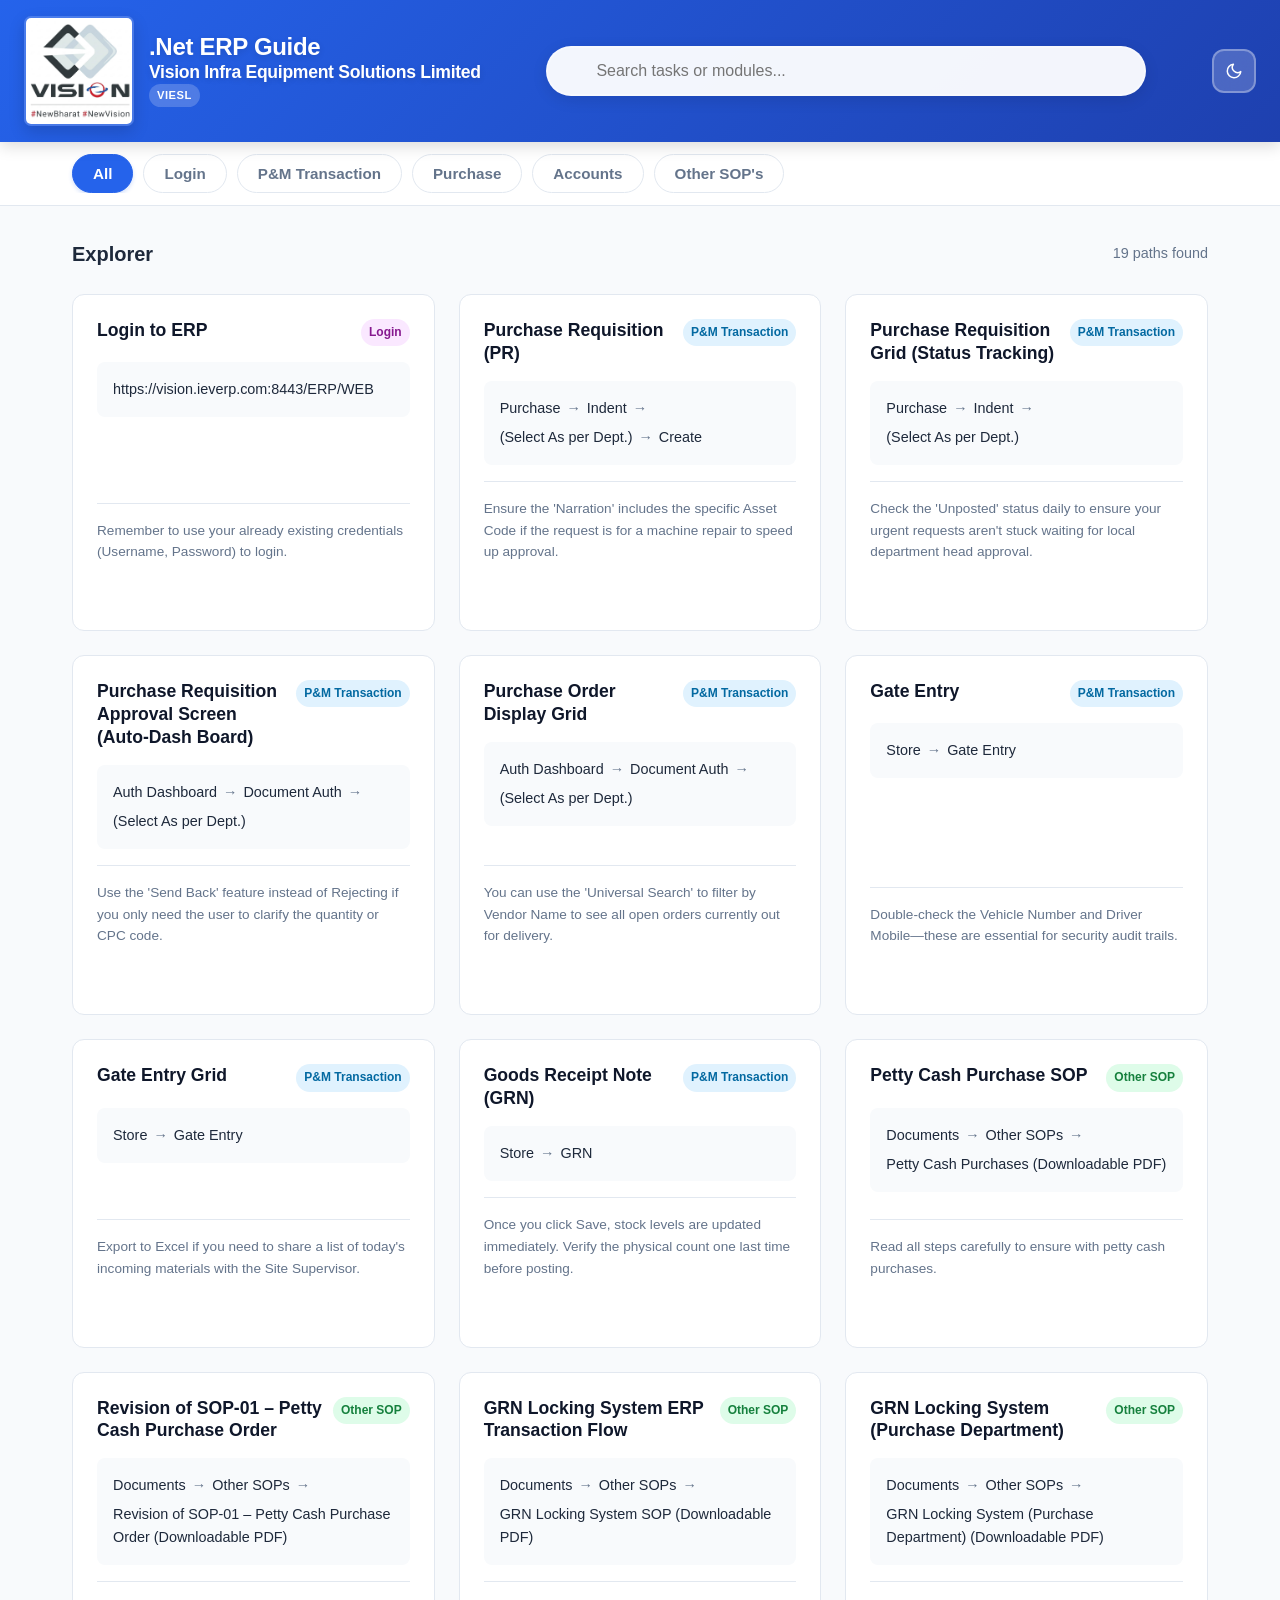
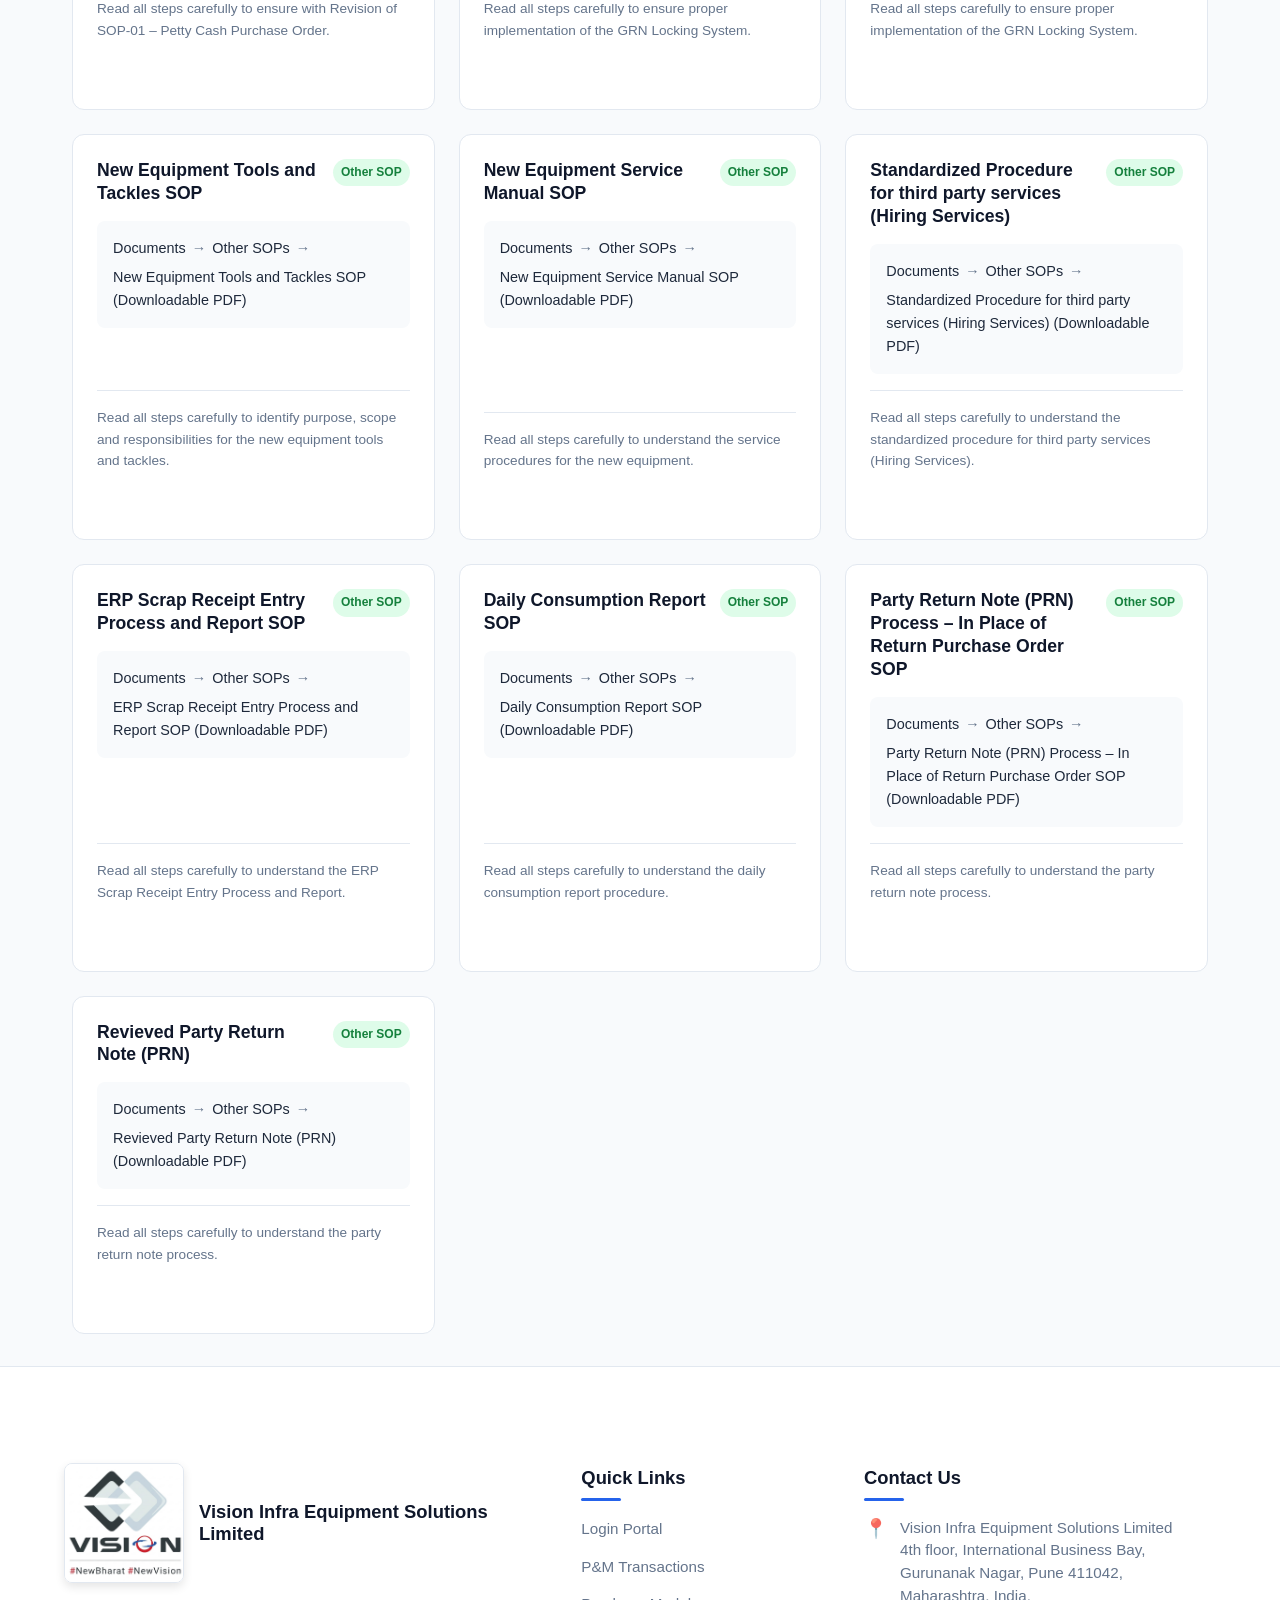
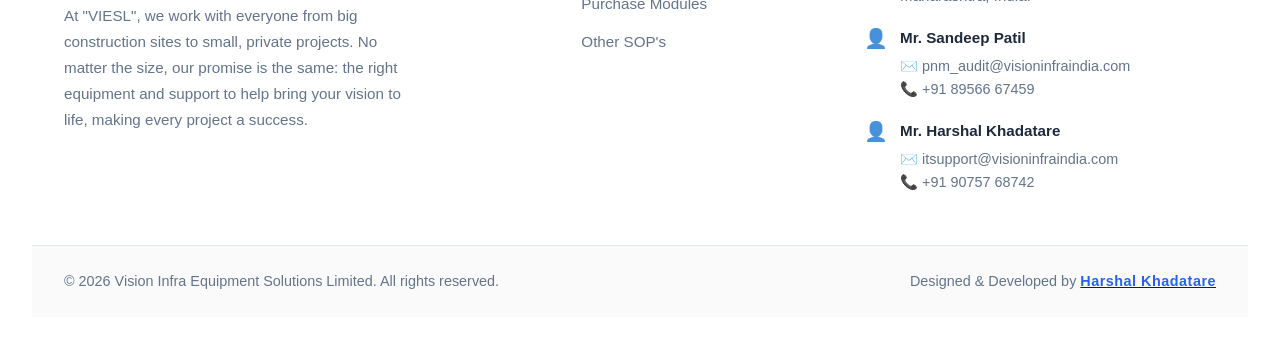
==== index.html @ 96467bbf "JavasScript update commit" ====
<!DOCTYPE html>
<html lang="en">

<head>
    <meta charset="UTF-8">
    <meta name="viewport" content="width=device-width, initial-scale=1.0">
    <title>.Net ERP Guide</title>
    <link rel="stylesheet" href="styles.css">
</head>

<body>

    <header>
        <div class="brand-container">
            <div class="brand">
                <img src="Images/logo.jpeg" alt="Logo" class="brand-logo">
                <div class="brand-text">
                    <h1>.Net ERP Guide</h1>
                    <h3>Vision Infra Equipment Solutions Limited</h3>
                    <span class="badge">VIESL</span>
                </div>
            </div>

            <div class="search-area">
                <div class="search-container">
                    <input type="text" id="searchInput" class="search-input" placeholder="Search tasks or modules...">
                    <button class="clear-search" id="clearSearch" title="Clear search">✕</button>
                </div>
            </div>

            <div class="header-actions">
                <button class="theme-toggle" id="themeToggle" title="Toggle Dark Mode">
                    <svg id="themeIcon" width="18" height="18" viewBox="0 0 24 24" fill="none" stroke="currentColor"
                        stroke-width="2" stroke-linecap="round" stroke-linejoin="round">
                        <path d="M21 12.79A9 9 0 1 1 11.21 3 7 7 0 0 0 21 12.79z"></path>
                    </svg>
                </button>
            </div>
        </div>
    </header>

    <div class="category-nav">
        <div class="nav-inner" id="categoryNav">
            <button class="cat-btn active" onclick="setCategory('All', this)">All</button>
            <button class="cat-btn" onclick="setCategory('Login', this)">Login</button>
            <button class="cat-btn" onclick="setCategory('P&M Transaction', this)">P&M Transaction</button>
            <button class="cat-btn" onclick="setCategory('Purchase', this)">Purchase</button>
            <button class="cat-btn" onclick="setCategory('Accounts', this)">Accounts</button>
            <button class="cat-btn" onclick="setCategory('Other SOP', this)">Other SOP's</button>
        </div>
    </div>

    <main class="container">
        <div class="section-header">
            <h2 class="section-title">Explorer</h2>
            <span class="stats" id="pathCount">Loading...</span>
        </div>

        <div id="grid" class="grid"></div>
    </main>

    <footer class="site-footer">
        <div class="footer-top">
            <div class="footer-container">
                <div class="footer-col brand-col">
                    <div class="footer-logo-container">
                        <img src="Images/logo.jpeg" alt="Logo" class="footer-logo">
                        <div class="footer-brand-text">
                            <h4>Vision Infra Equipment Solutions Limited</h4>
                            
                        </div>
                    </div>
                    <p class="footer-desc">
                        At "VIESL", we work with everyone from big construction sites to small, private projects. No
                        matter the size, our promise is the same: the right equipment and support to help bring your
                        vision to life, making every project a success.
                    </p>
                </div>

                <div class="footer-col links-col">
                    <h4 class="footer-heading">Quick Links</h4>
                    <ul class="footer-links">
                        <li><a href="https://vision.ieverp.com:8443/ERP/WEB/#/" target="_blank"
                                rel="noopener noreferrer">Login
                                Portal</a></li>
                        <li><a href="#"
                                onclick="setCategory('P&M Transaction', document.querySelector('.cat-btn:nth-child(3)')); return false;">P&M
                                Transactions</a></li>
                        <li><a href="#"
                                onclick="setCategory('Purchase', document.querySelector('.cat-btn:nth-child(4)')); return false;">Purchase
                                Modules</a></li>
                        <li><a href="#"
                                onclick="setCategory('Other SOP', document.querySelector('.cat-btn:nth-child(6)')); return false;">Other
                                SOP's</a></li>
                    </ul>
                </div>

                <div class="footer-col contact-col">
    <h4 class="footer-heading">Contact Us</h4>
    <ul class="contact-info">
        
        <li>
            <span class="icon">📍</span>
            <span class="text">
                Vision Infra Equipment Solutions Limited<br>
                4th floor, International Business Bay, Gurunanak Nagar, Pune 411042, Maharashtra, India.
            </span>
        </li>

        <li>
            <span class="icon">👤</span>
            <span class="text" style="display: flex; flex-direction: column; gap: 5px;">
                <strong style="color: var(--text-main);">Mr. Sandeep Patil</strong>
                <span style="font-size: 0.9rem; line-height: 1.6;">
                    ✉️ <a href="mailto:pnm_audit@visioninfraindia.com?subject=ERP%20Support%20Request">pnm_audit@visioninfraindia.com</a><br>
                    📞 <a href="tel:+918956667459">+91 89566 67459</a>
                </span>
            </span>
        </li>

        <li>
            <span class="icon">👤</span>
            <span class="text" style="display: flex; flex-direction: column; gap: 5px;">
                <strong style="color: var(--text-main);">Mr. Harshal Khadatare</strong>
                <span style="font-size: 0.9rem; line-height: 1.6;">
                    ✉️ <a href="mailto:itsupport@visioninfraindia.com?subject=ERP%20Support%20Request">itsupport@visioninfraindia.com</a><br>
                    📞 <a href="tel:+919075768742">+91 90757 68742</a>
                </span>
            </span>
        </li>
        
    </ul>
</div>
            </div>
        </div>

        <div class="footer-bottom">
    <div class="footer-container bottom-container">
        <p>&copy; <span id="year"></span> Vision Infra Equipment Solutions Limited. All rights reserved.</p>
        <p class="developer-credit">
            Designed & Developed by 
            <a href="https://github.com/Harshroo45" target="_blank" rel="noopener noreferrer">
                <strong>Harshal Khadatare</strong>
            </a>
        </p>
    </div>
</div>
    </footer>

    <div class="modal-overlay" id="modalOverlay">
        <div class="modal-content">
            <div class="modal-header">
                <div class="modal-subtitle" id="modalModule">Module Name</div>
                <h3 class="modal-title" id="modalTitle">Task Title</h3>
            </div>
            <div class="modal-body">
                <div class="modal-path" id="modalPath"></div>
                <div class="modal-description" id="modalDescription"></div>
            </div>
            <div id="modalNote" class="modal-note"></div>
            <div class="modal-actions">
                <button class="btn btn-close" id="closeModalBtn">Close</button>

                <button class="btn btn-copy" id="copyBtn">
                    <span>Copy Path</span>
                </button>

                <a href="#" download class="btn btn-copy" id="downloadBtn"
                    style="display: none; text-decoration: none;">
                    <span>Download PDF</span>
                </a>
            </div>
        </div>
    </div>

    <script src="script.js"></script>
</body>

</html>
---- styles.css ----
/* --- CSS VARIABLES & RESET --- */
:root {
    --primary: #2563eb;
    --primary-dark: #1e40af;
    --bg: #f8fafc;
    --surface: #ffffff;
    --text-main: #1e293b;
    --text-sec: #64748b;
    --border: #e2e8f0;
    --accent: #0f172a;
    --shadow: 0 4px 6px -1px rgb(0 0 0 / 0.1), 0 2px 4px -2px rgb(0 0 0 / 0.1);
    --radius: 12px;
    --modal-bg: rgba(15, 23, 42, 0.6);
    --note-bg: #fffbeb;
    --note-text: #92400e;
    --note-border: #f59e0b;
}

/* --- DARK MODE OVERRIDES --- */
body.dark-mode {
    --bg: #0f172a;
    --surface: #1e293b;
    --text-main: #f1f5f9;
    --text-sec: #94a3b8;
    --border: #334155;
    --accent: #f8fafc;
    --shadow: 0 10px 15px -3px rgb(0 0 0 / 0.4);
    --modal-bg: rgba(0, 0, 0, 0.8);
    --note-bg: #2d2a1e;
    --note-text: #fbbf24;
    --note-border: #b45309;
}

* {
    box-sizing: border-box;
    margin: 0;
    padding: 0;
    font-family: 'Segoe UI', Roboto, Helvetica, Arial, sans-serif;
}

body {
    background-color: var(--bg);
    color: var(--text-main);
    line-height: 1.6;
    min-height: 100vh;
    display: flex;
    flex-direction: column;
    transition: background-color 0.3s, color 0.3s;
}

/* --- HEADER (Modern & Responsive Grid) --- */
header {
    background: linear-gradient(135deg, var(--primary) 0%, var(--primary-dark) 100%);
    padding: 1rem 0;
    position: sticky;
    top: 0;
    z-index: 1000;
    box-shadow: 0 4px 15px rgba(0, 0, 0, 0.15);
}

.brand-container {
    display: grid;
    grid-template-columns: auto 1fr auto;
    align-items: center;
    gap: 2rem;
    max-width: 1400px;
    margin: 0 auto;
    padding: 0 1.5rem;
}

/* Brand / Logo Area */
.brand {
    display: flex;
    align-items: center;
    gap: 15px;
}

.brand-logo {
    width: 110px;
    height: 110px;
    object-fit: cover;
    border-radius: 7px;
    box-shadow: 0 6px 16px rgba(0, 0, 0, 0.15);
    border: 2px solid rgba(255, 255, 255, 0.12);
    background: rgba(255, 255, 255, 0.06);
    transition: transform 0.3s ease, box-shadow 0.3s ease;
}

.brand-logo:hover {
    transform: translateY(-2px);
    box-shadow: 0 12px 24px rgba(0, 0, 0, 0.25);
}

.brand-text {
    display: flex;
    flex-direction: column;
    gap: 2px;
}

.brand-text h1 {
    font-size: 1.5rem;
    font-weight: 800;
    color: white;
    margin: 0;
    line-height: 1.1;
    letter-spacing: -0.3px;
    text-shadow: 0 2px 6px rgba(0, 0, 0, 0.12);
}

.brand-text h3 {
    font-size: 1.1rem;
    font-weight: 600;
    color: white;
    margin: 0;
    line-height: 1.1;
    letter-spacing: -0.3px;
    text-shadow: 0 2px 6px rgba(0, 0, 0, 0.12);
}

.badge {
    background: rgba(255, 255, 255, 0.2);
    color: white;
    padding: 3px 8px;
    border-radius: 12px;
    font-size: 0.7rem;
    font-weight: 700;
    text-transform: uppercase;
    width: fit-content;
    letter-spacing: 0.5px;
    backdrop-filter: blur(4px);
}

/* Theme Toggle Button */
.header-actions {
    display: flex;
    align-items: center;
}

.theme-toggle {
    background: rgba(255, 255, 255, 0.2);
    border: 2px solid rgba(255, 255, 255, 0.3);
    color: white;
    width: 44px;
    height: 44px;
    border-radius: 12px;
    cursor: pointer;
    display: flex;
    align-items: center;
    justify-content: center;
    transition: all 0.3s;
    backdrop-filter: blur(10px);
}

.theme-toggle:hover {
    background: rgba(255, 255, 255, 0.3);
    border-color: rgba(255, 255, 255, 0.5);
    transform: scale(1.05);
}

/* Search Bar Area */
.search-area {
    width: 100%;
    display: flex;
    justify-content: center;
}

.search-container {
    width: 100%;
    max-width: 600px;
    position: relative;
}

.search-input {
    width: 100%;
    padding: 14px 20px;
    padding-left: 48px;
    padding-right: 50px;
    border-radius: 50px;
    border: 2px solid rgba(255, 255, 255, 0.3);
    font-size: 1rem;
    transition: all 0.3s ease;
    background-color: rgba(255, 255, 255, 0.95);
    color: #1e293b;
    outline: none;
    box-shadow: 0 4px 15px rgba(0, 0, 0, 0.1);
}

body.dark-mode .search-input {
    background-color: var(--surface);
    color: var(--text-main);
    border: 2px solid var(--border);
}

.search-input:focus {
    border-color: rgba(255, 255, 255, 0.8);
    background-color: white;
    box-shadow: 0 8px 25px rgba(0, 0, 0, 0.15);
}

body.dark-mode .search-input:focus {
    background-color: var(--bg);
    border-color: var(--primary);
}

.search-icon {
    position: absolute;
    left: 18px;
    top: 50%;
    transform: translateY(-50%);
    opacity: 0.6;
    font-size: 1.1rem;
}

.clear-search {
    position: absolute;
    right: 18px;
    top: 50%;
    transform: translateY(-50%);
    background: none;
    border: none;
    color: #64748b;
    cursor: pointer;
    font-size: 1.3rem;
    display: none;
    align-items: center;
    justify-content: center;
    width: 35px;
    height: 35px;
    border-radius: 50%;
    transition: all 0.2s ease;
}

.clear-search:hover {
    color: var(--primary);
    background: rgba(0, 0, 0, 0.1);
}

/* --- CATEGORY NAVIGATION --- */
.category-nav {
    background: var(--surface);
    border-bottom: 1px solid var(--border);
    padding: 0.75rem 0;
    width: 100%;
    display: flex;
    align-items: center;
}

.nav-inner {
    max-width: 1200px;
    width: 100%;
    margin: 0 auto;
    padding: 0 2rem;
    display: flex;
    gap: 10px;
    overflow-x: auto;
    white-space: nowrap;
    scrollbar-width: none;
    -webkit-overflow-scrolling: touch;
}

.nav-inner::-webkit-scrollbar {
    display: none;
}

.cat-btn {
    padding: 10px 20px;
    border-radius: 20px;
    border: 1px solid var(--border);
    background: var(--surface);
    color: var(--text-sec);
    cursor: pointer;
    font-size: 0.95rem;
    font-weight: 600;
    transition: 0.2s;
    flex-shrink: 0;
}

.cat-btn:hover {
    border-color: var(--primary);
    color: var(--primary);
}

.cat-btn.active {
    background: var(--primary);
    color: white;
    border-color: var(--primary);
    box-shadow: 0 2px 4px rgba(37, 99, 235, 0.2);
}

/* --- MAIN EXPLORER GRID --- */
.container {
    max-width: 1200px;
    width: 100%;
    margin: 0 auto;
    padding: 2rem;
    flex: 1;
}

.section-header {
    display: flex;
    justify-content: space-between;
    align-items: center;
    margin-bottom: 1.5rem;
}

.section-title {
    font-size: 1.25rem;
    font-weight: 600;
    color: var(--text-main);
}

.stats {
    font-size: 0.9rem;
    color: var(--text-sec);
}

.grid {
    display: grid;
    grid-template-columns: repeat(auto-fill, minmax(350px, 1fr));
    gap: 1.5rem;
}

/* --- PATH CARDS --- */
.card {
    background: var(--surface);
    border-radius: var(--radius);
    border: 1px solid var(--border);
    padding: 1.5rem;
    transition: transform 0.2s, box-shadow 0.2s, border-color 0.2s;
    display: flex;
    flex-direction: column;
    gap: 1rem;
    cursor: pointer;
    position: relative;
}

.card:hover {
    transform: translateY(-3px);
    box-shadow: var(--shadow);
    border-color: var(--primary);
}

.card-header {
    display: flex;
    justify-content: space-between;
    align-items: flex-start;
    gap: 10px;
}

.card-title {
    font-weight: 700;
    font-size: 1.1rem;
    color: var(--accent);
    line-height: 1.3;
}

.module-tag {
    font-size: 0.75rem;
    padding: 4px 8px;
    background: #e0f2fe;
    color: #0369a1;
    border-radius: 20px;
    font-weight: 600;
    white-space: nowrap;
}

.tag-login {
    background: #fae8ff;
    color: #86198f;
}

.tag-purchase {
    background: #ffedd5;
    color: #9a3412;
}

.tag-accounts {
    background: hsl(65, 40%, 88%);
    color: #869700;
}

.tag-other-sop {
    background: hsl(141, 84%, 93%);
    color: #15803d;
}

.path-display {
    background: var(--bg);
    padding: 1rem;
    border-radius: 8px;
    font-family: 'Consolas', 'Monaco', monospace;
    font-size: 0.9rem;
    color: var(--text-main);
    display: flex;
    flex-wrap: wrap;
    align-items: center;
    gap: 6px;
    pointer-events: none;
}

.step {
    display: inline-flex;
    align-items: center;
}

.step:not(:last-child)::after {
    content: "→";
    margin-left: 6px;
    color: var(--text-sec);
    font-weight: bold;
}

.card-footer {
    margin-top: auto;
    border-top: 1px solid var(--border);
    padding-top: 1rem;
    font-size: 0.85rem;
    color: var(--text-sec);
}

.click-hint {
    font-size: 0.75rem;
    color: var(--primary);
    font-weight: 600;
    margin-top: 0.5rem;
    opacity: 0;
    transition: opacity 0.2s;
}

.card:hover .click-hint {
    opacity: 1;
}

/* --- FOOTER --- */
footer {
    background-color: var(--surface);
    border-top: 1px solid var(--border);
    padding: 2rem;
    text-align: center;
    color: var(--text-sec);
    font-size: 0.9rem;
    margin-top: auto;
}

/* --- MODAL (POPUP) --- */
.modal-overlay {
    position: fixed;
    top: 0;
    left: 0;
    width: 100%;
    height: 100%;
    background: var(--modal-bg);
    backdrop-filter: blur(5px);
    display: flex;
    justify-content: center;
    align-items: center;
    z-index: 1000;
    opacity: 0;
    visibility: hidden;
    transition: all 0.3s ease;
    padding: 1rem;
}

.modal-overlay.active {
    opacity: 1;
    visibility: visible;
}

.modal-content {
    background: var(--surface);
    width: 100%;
    max-width: 950px;
    border-radius: 16px;
    padding: 2.5rem 3rem;
    box-shadow: 0 25px 50px -12px rgb(0 0 0 / 0.25);
    transform: scale(0.95);
    transition: transform 0.4s cubic-bezier(0.175, 0.885, 0.32, 1.275);
    position: relative;
    max-height: 90vh;
    overflow-y: auto;
}

.modal-content::-webkit-scrollbar {
    width: 8px;
}

.modal-content::-webkit-scrollbar-track {
    background: transparent;
    margin: 10px;
}

.modal-content::-webkit-scrollbar-thumb {
    background: var(--border);
    border-radius: 4px;
}

.modal-content::-webkit-scrollbar-thumb:hover {
    background: var(--text-sec);
}

.modal-overlay.active .modal-content {
    transform: scale(1);
}

.modal-header {
    margin-bottom: 1.5rem;
    border-bottom: 1px solid var(--border);
    padding-bottom: 1rem;
}

.modal-title {
    font-size: 1.75rem;
    font-weight: 800;
    color: var(--accent);
    margin-bottom: 0.25rem;
    line-height: 1.3;
}

.modal-subtitle {
    font-size: 0.95rem;
    color: var(--text-sec);
    text-transform: uppercase;
    letter-spacing: 0.5px;
    font-weight: 700;
    margin-bottom: 0.5rem;
}

.modal-body {
    background: var(--bg);
    padding: 2rem;
    border-radius: 12px;
    border: 1px solid var(--border);
}

.modal-path {
    font-family: 'Consolas', 'Monaco', monospace;
    font-size: 1.15rem;
    color: var(--text-main);
    line-height: 1.6;
    word-break: break-word;
    background: var(--surface);
    padding: 1rem;
    border-radius: 8px;
    border: 1px dashed var(--border);
}

.modal-description {
    margin-top: 1.5rem;
    padding-top: 1.5rem;
    border-top: 1px solid var(--border);
    font-size: 1rem;
    color: var(--text-main);
    line-height: 1.7;
    display: none;
}

.modal-note {
    margin-top: 1.5rem;
    padding: 1.25rem;
    background: var(--note-bg);
    border-left: 5px solid var(--note-border);
    color: var(--note-text);
    border-radius: 6px;
    font-size: 1rem;
    box-shadow: 0 2px 4px rgb(0 0 0 / 0.05);
}

.modal-actions {
    margin-top: 2.5rem;
    display: flex;
    justify-content: flex-end;
    gap: 1rem;
    flex-wrap: wrap;
}

.btn {
    padding: 12px 24px;
    border-radius: 8px;
    border: none;
    font-size: 1rem;
    font-weight: 600;
    cursor: pointer;
    transition: all 0.2s ease;
    flex: 1;
    max-width: 200px;
    display: flex;
    justify-content: center;
    align-items: center;
}

.btn-close {
    background: var(--bg);
    color: var(--text-main);
    border: 1px solid var(--border);
}

.btn-close:hover {
    background: var(--border);
    transform: translateY(-2px);
}

.btn-copy {
    background: var(--primary);
    color: white;
    gap: 8px;
    box-shadow: 0 4px 6px -1px rgba(37, 99, 235, 0.2);
}

.btn-copy:hover {
    background: var(--primary-dark);
    transform: translateY(-2px);
    box-shadow: 0 6px 8px -1px rgba(37, 99, 235, 0.3);
}

/* --- RESPONSIVE MOBILE ADJUSTMENTS --- */
@media (max-width: 768px) {
    .brand-container {
        grid-template-columns: 1fr auto;
        grid-template-areas:
            "brand actions"
            "search search";
        gap: 1rem;
        padding: 0 1rem;
    }

    .brand {
        grid-area: brand;
    }

    .header-actions {
        grid-area: actions;
    }

    .search-area {
        grid-area: search;
        margin-top: 0.5rem;
    }

    .brand-logo {
        width: 65px;
        height: 65px;
    }

    .brand-text h1 {
        font-size: 1.2rem;
    }

    .brand-text h3 {
        font-size: 0.9rem;
    }

    .nav-inner {
        padding: 0 1rem;
    }

    .container {
        padding: 1rem;
    }

    .grid {
        grid-template-columns: 1fr;
    }

    .card {
        padding: 1.25rem;
    }

    .search-input {
        padding: 12px 20px;
        padding-left: 40px;
        padding-right: 40px;
    }

    .search-icon {
        left: 12px;
    }

    .clear-search {
        right: 12px;
    }

    .modal-content {
        padding: 1.5rem;
        width: 100%;
        max-height: 85vh;
        border-radius: 12px;
    }

    .modal-header {
        margin-bottom: 1rem;
        padding-bottom: 0.75rem;
    }

    .modal-title {
        font-size: 1.3rem;
    }

    .modal-body {
        padding: 1.25rem;
    }

    .modal-path {
        font-size: 1rem;
        padding: 0.75rem;
    }

    .modal-description,
    .modal-note {
        font-size: 0.95rem;
    }

    .modal-actions {
        flex-direction: column-reverse;
        gap: 0.75rem;
        margin-top: 1.5rem;
    }

    .btn {
        max-width: 100%;
        width: 100%;
    }
}

/* --- IMPRESSIVE PROFESSIONAL FOOTER --- */
.site-footer {
    background-color: var(--surface);
    border-top: 1px solid var(--border);
    color: var(--text-main);
    margin-top: auto;
    /* Pushes footer to the bottom of the page */
    font-size: 0.95rem;
    transition: background-color 0.3s, border-color 0.3s;
}

.footer-top {
    padding: 4rem 2rem 2rem;
}

.footer-container {
    max-width: 1200px;
    margin: 0 auto;
    display: grid;
    grid-template-columns: 2fr 1fr 1.5fr;
    /* Assigns space to columns */
    gap: 3rem;
}

/* Brand Column */
.footer-logo-container {
    display: flex;
    align-items: center;
    gap: 15px;
    margin-bottom: 1.25rem;
}

.footer-logo {
    width: 120px;
    height: 120px;
    border-radius: 8px;
    object-fit: cover;
    box-shadow: 0 4px 10px rgba(0, 0, 0, 0.1);
    border: 1px solid var(--border);
}

.footer-brand-text h4 {
    margin: 0;
    font-size: 1.15rem;
    font-weight: 800;
    color: var(--accent);
    line-height: 1.2;
}

.footer-brand-text span {
    font-size: 0.75rem;
    color: var(--text-sec);
    text-transform: uppercase;
    letter-spacing: 0.5px;
    font-weight: 600;
}

.footer-desc {
    color: var(--text-sec);
    line-height: 1.7;
    max-width: 350px;
}

/* Headings */
.footer-heading {
    font-size: 1.15rem;
    font-weight: 700;
    color: var(--accent);
    margin-bottom: 1.5rem;
    position: relative;
}

/* Beautiful underline accent for headings */
.footer-heading::after {
    content: '';
    position: absolute;
    left: 0;
    bottom: -8px;
    width: 40px;
    height: 3px;
    background: var(--primary);
    border-radius: 2px;
}

/* Quick Links Column */
/* Ensure all columns align their content to the left */
.footer-col {
    text-align: left;
}

.footer-links {
    list-style: none;
    padding: 0;
    margin: 0;
    text-align: left;
    /* Forces the list items to start from the left */
}

.footer-links li {
    margin-bottom: 0.85rem;
}

.footer-links a {
    color: var(--text-sec);
    text-decoration: none;
    transition: color 0.2s, transform 0.2s;
    display: inline-block;
    font-weight: 500;
}

.footer-links a:hover {
    color: var(--primary);
    transform: translateX(6px);
    /* Smooth slide effect on hover */
}

/* Contact Column */
.contact-info {
    list-style: none;
    padding: 0;
    margin: 0;
}

.contact-info li {
    display: flex;
    align-items: flex-start;
    gap: 12px;
    margin-bottom: 1.2rem;
    color: var(--text-sec);
    line-height: 1.5;
}

.contact-info .icon {
    font-size: 1.2rem;
    line-height: 1.2;
    opacity: 0.8;
}

.contact-info a {
    color: var(--text-sec);
    text-decoration: none;
    transition: color 0.2s;
}

.contact-info a:hover {
    color: var(--primary);
}

/* Bottom Bar */
.footer-bottom {
    background-color: rgba(0, 0, 0, 0.02);
    /* Slight contrast from main footer body */
    border-top: 1px solid var(--border);
    padding: 1.5rem 2rem;
}

body.dark-mode .footer-bottom {
    background-color: rgba(0, 0, 0, 0.2);
}

.bottom-container {
    display: flex;
    justify-content: space-between;
    align-items: center;
    grid-template-columns: none;
    /* Disables grid for bottom bar */
}

.bottom-container p {
    margin: 0;
    color: var(--text-sec);
    font-size: 0.9rem;
}

.developer-credit strong {
    color: var(--primary);
    font-weight: 700;
    letter-spacing: 0.5px;
}

/* --- MOBILE RESPONSIVENESS FOR FOOTER --- */
@media (max-width: 900px) {
    .footer-container {
        grid-template-columns: 1fr 1fr;
        /* Drops to 2 columns on tablets */
    }
}

@media (max-width: 768px) {
    .footer-top {
        padding: 3rem 1.5rem 1.5rem;
    }

    .footer-container {
        grid-template-columns: 1fr;
        /* Drops to 1 column on phones */
        gap: 2.5rem;
    }

    .footer-desc {
        max-width: 100%;
    }

    .bottom-container {
        flex-direction: column;
        gap: 1rem;
        text-align: center;
    }
}
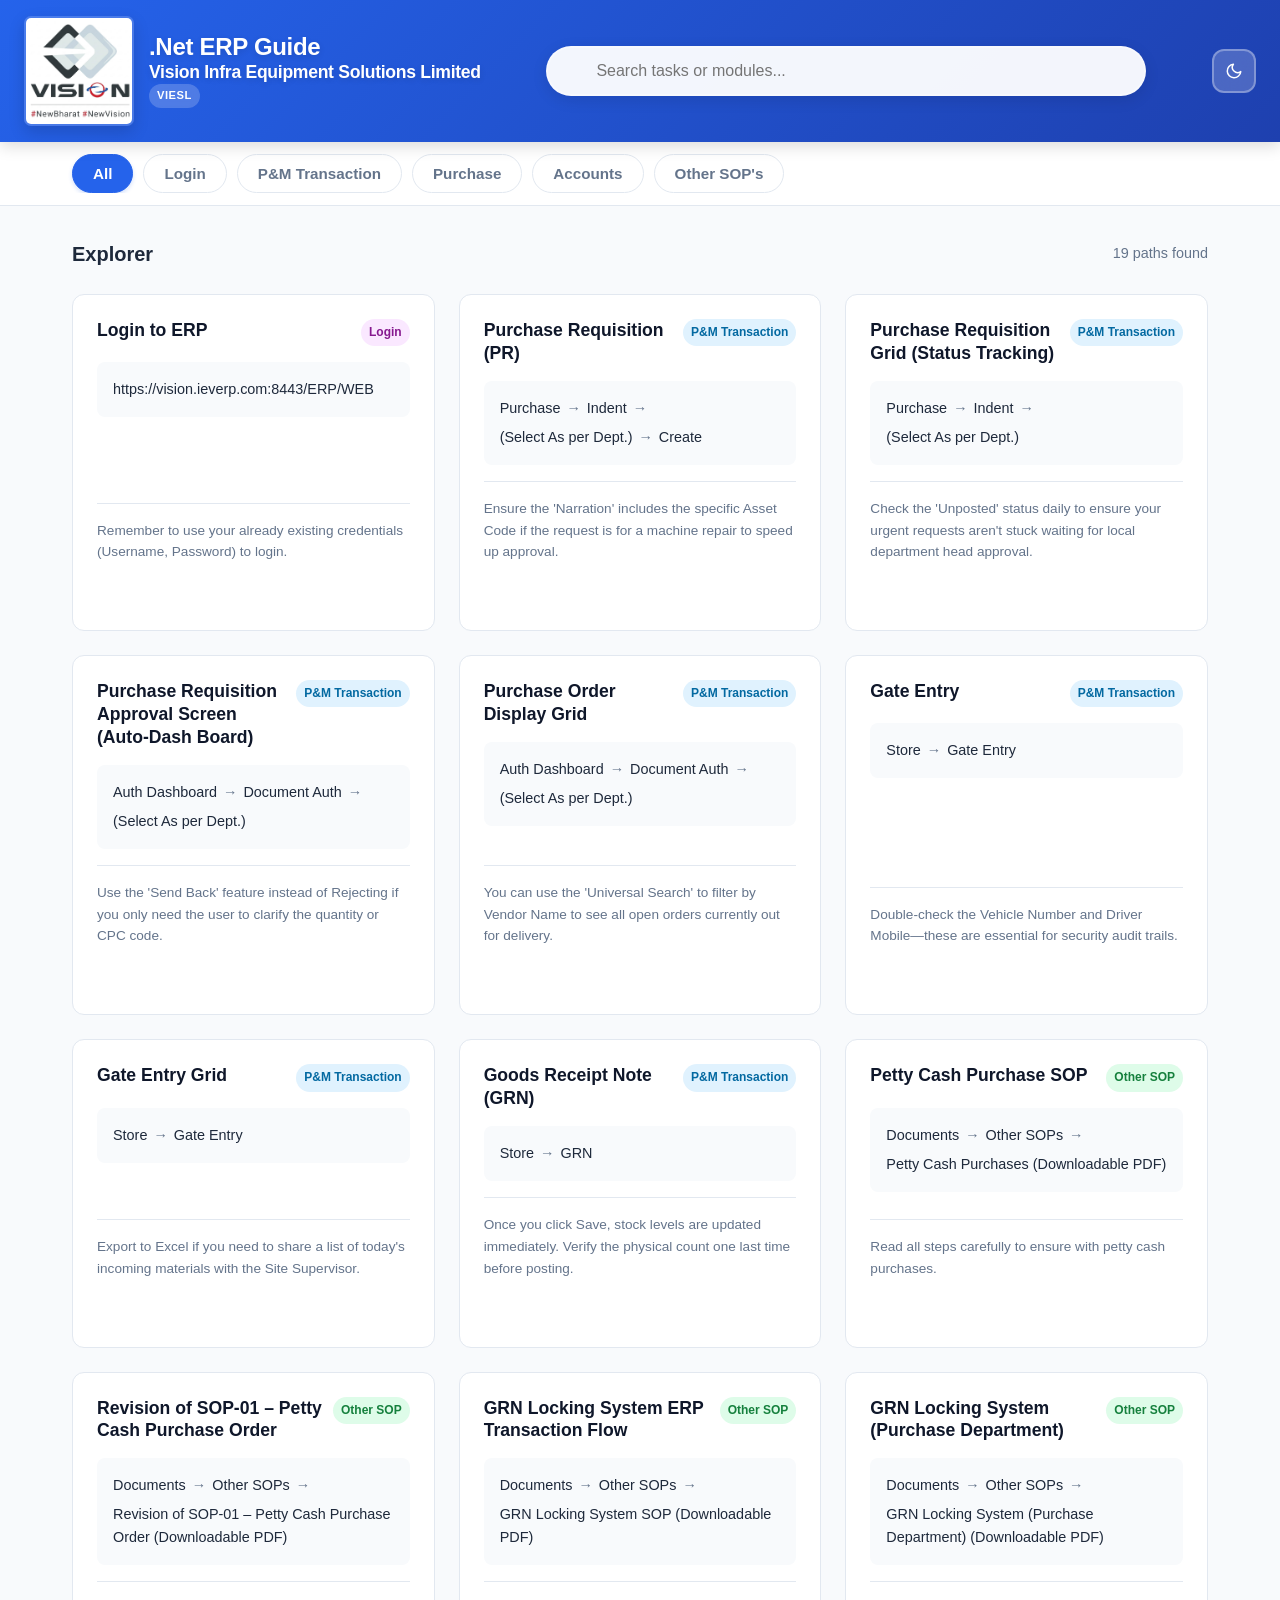
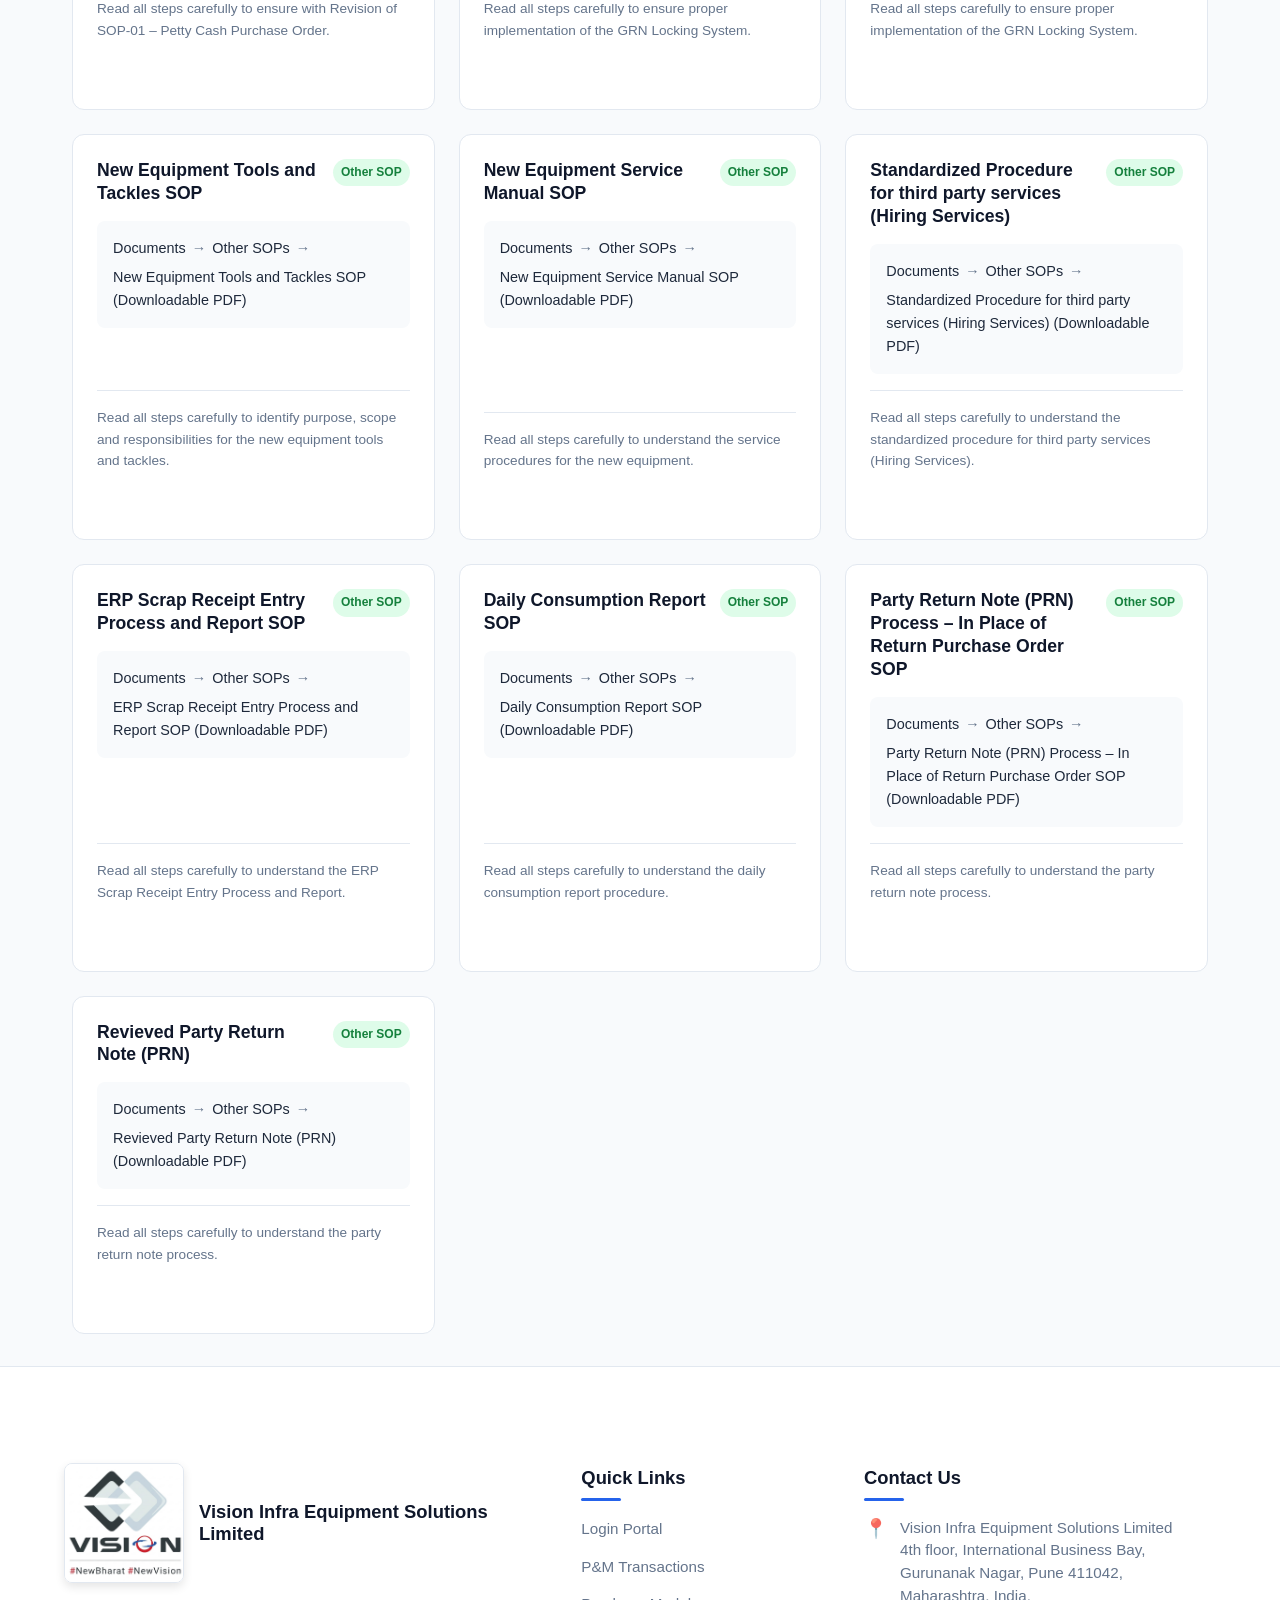
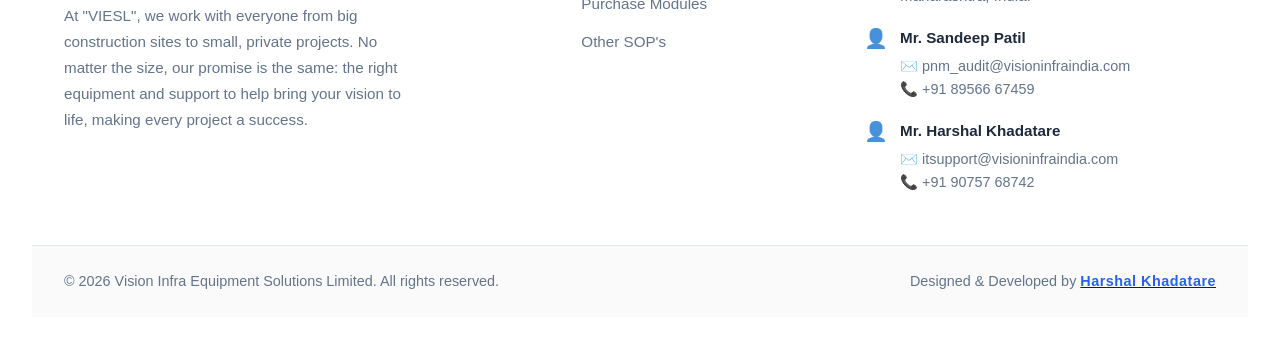
==== commit 3b10ad2d: "Favicon logo updated" ====
--- a/index.html
+++ b/index.html
@@ -5,6 +5,9 @@
     <meta charset="UTF-8">
     <meta name="viewport" content="width=device-width, initial-scale=1.0">
     <title>.Net ERP Guide</title>
+    
+    <link rel="icon" type="image/jpeg" href="/Images/favicon.jpg">
+    
     <link rel="stylesheet" href="styles.css">
 </head>
 
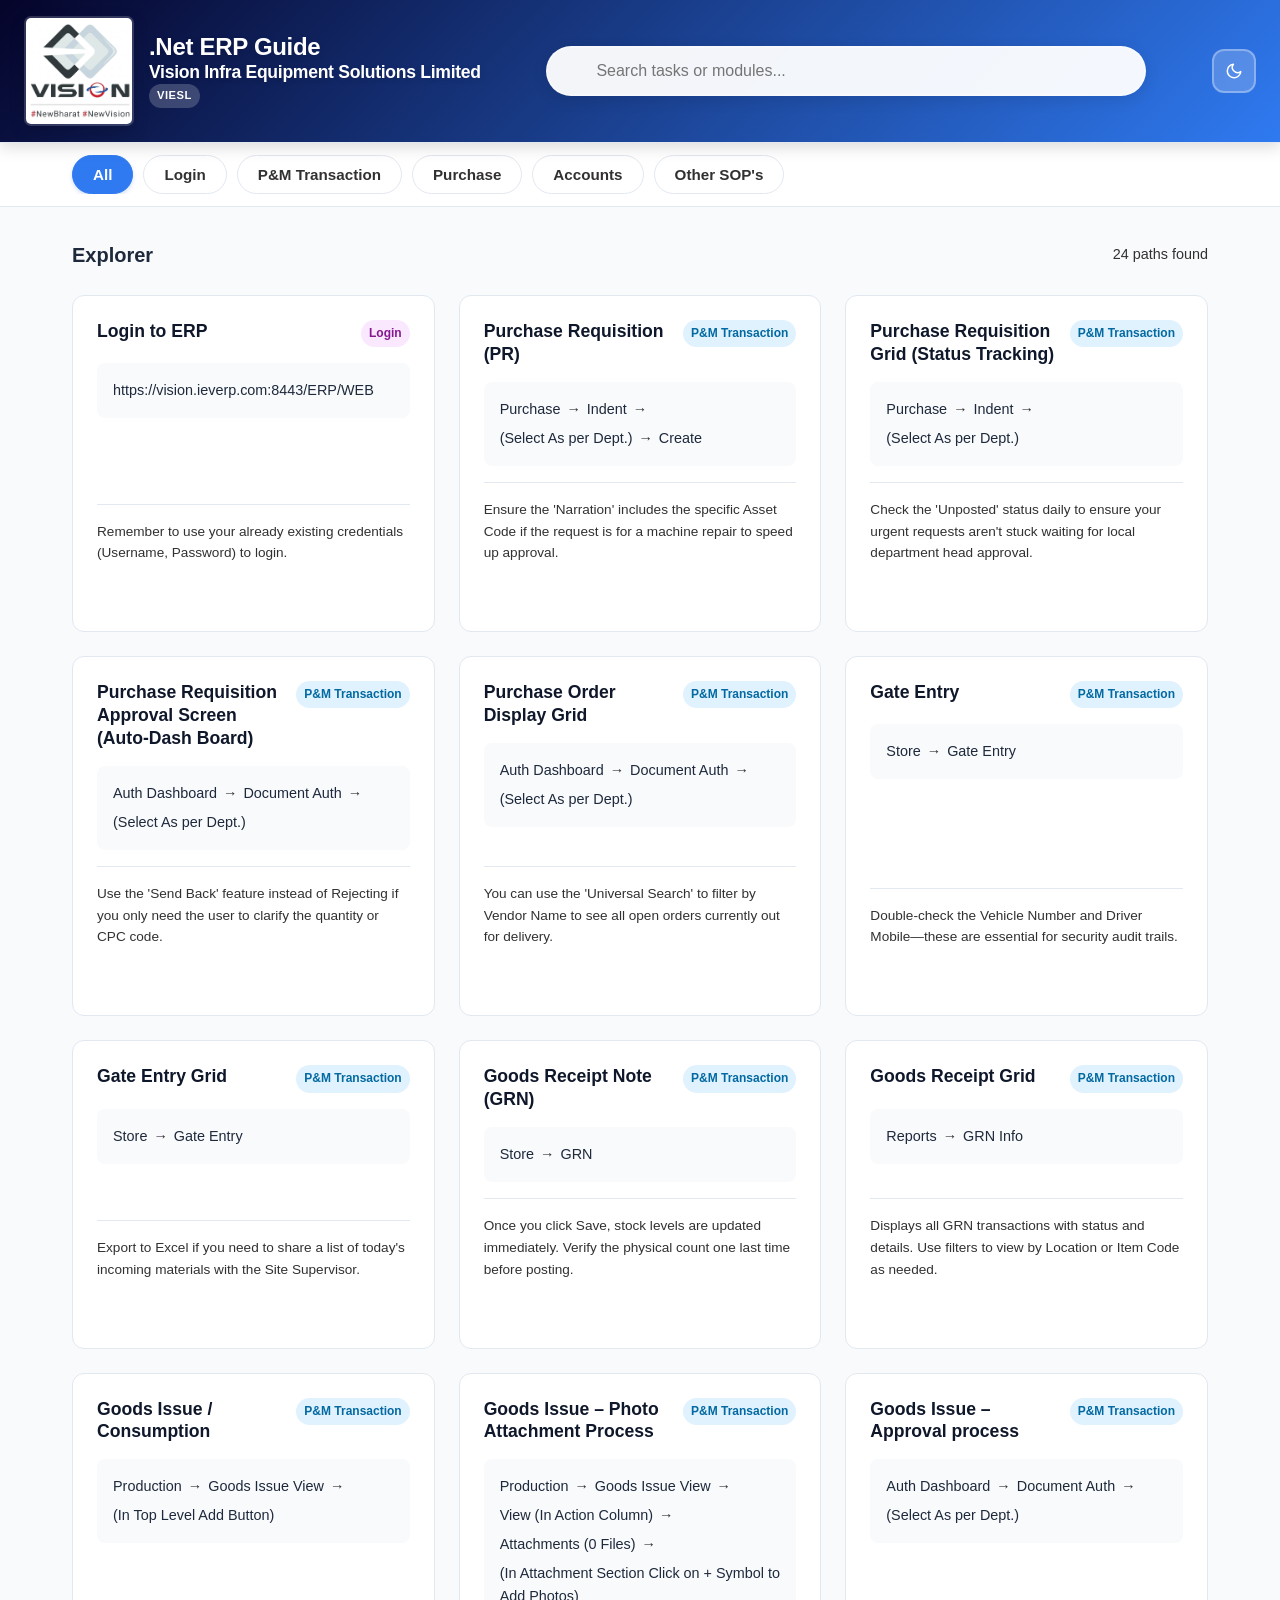
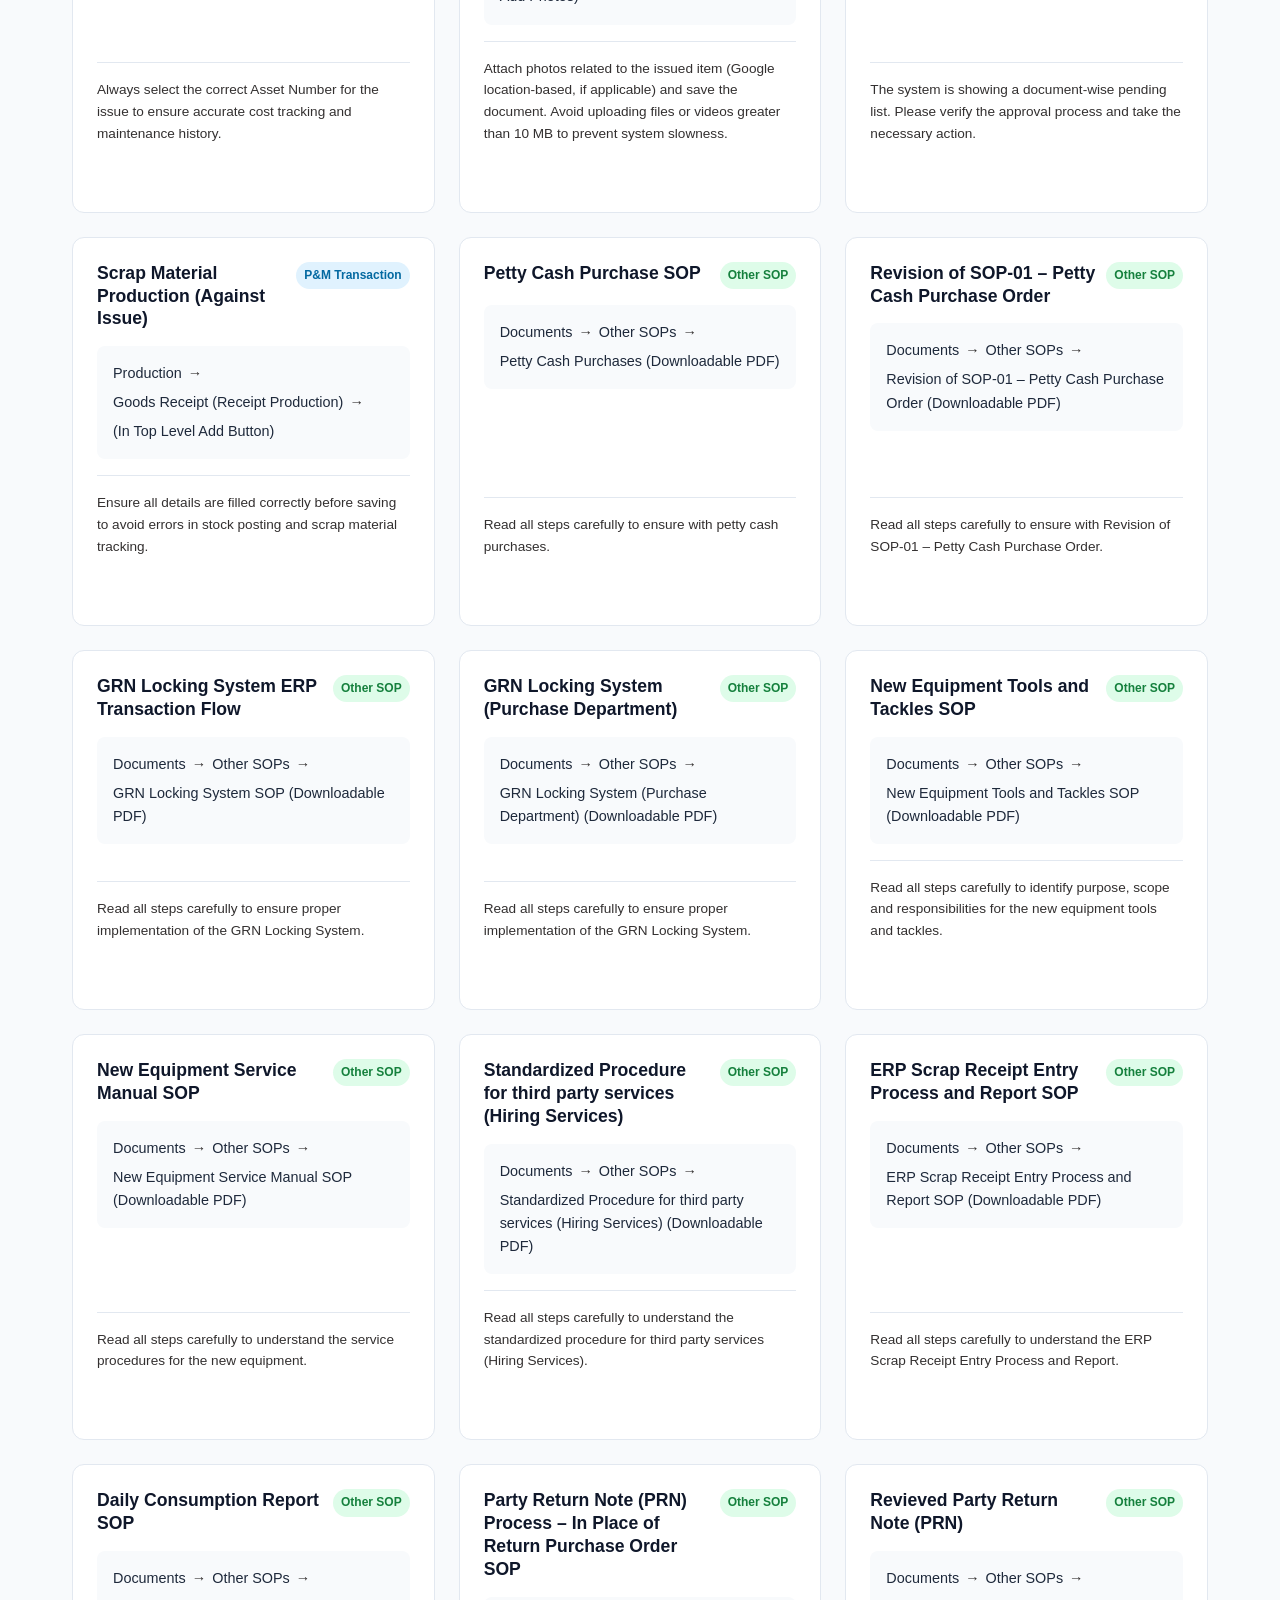
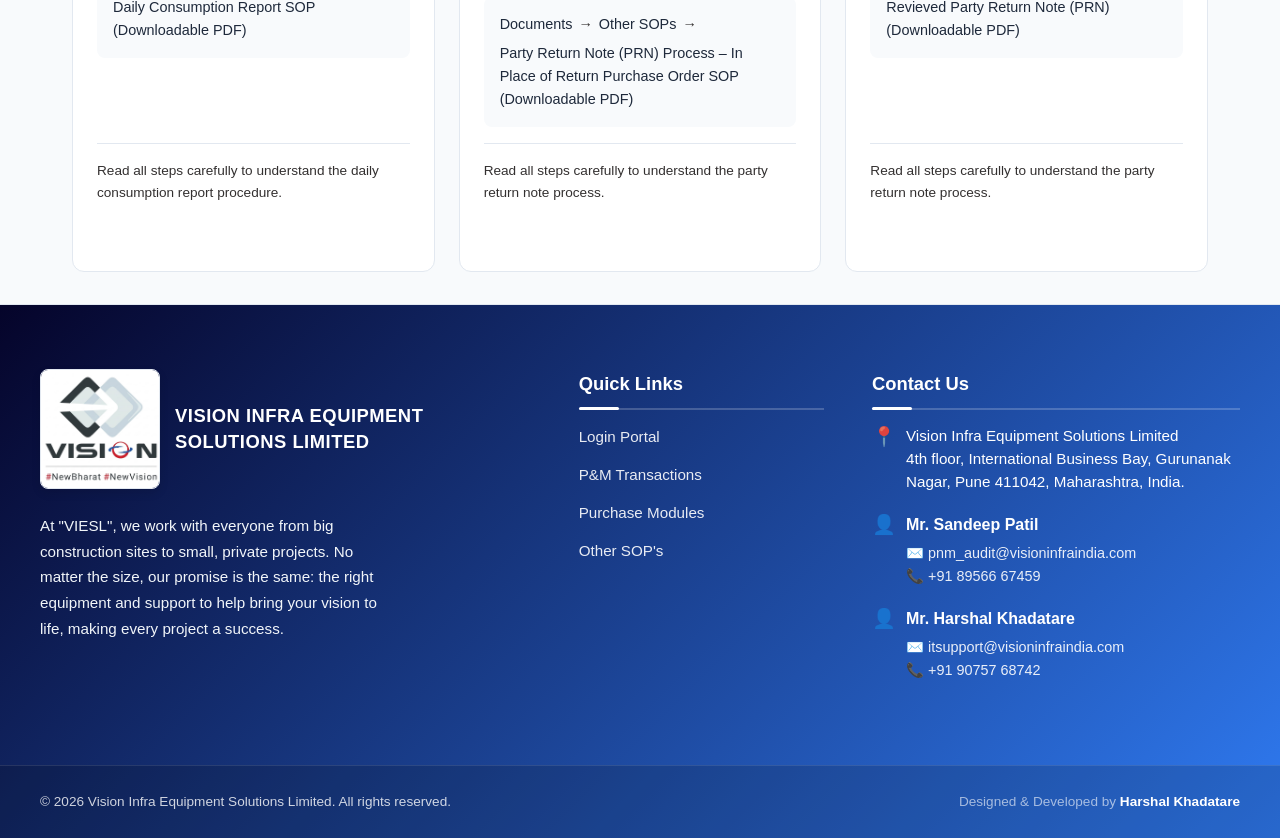
==== commit 6d7ff2bb: "css design updated" ====
--- a/index.html
+++ b/index.html
@@ -5,9 +5,9 @@
     <meta charset="UTF-8">
     <meta name="viewport" content="width=device-width, initial-scale=1.0">
     <title>.Net ERP Guide</title>
-    
-    <link rel="icon" type="image/jpeg" href="/Images/favicon.jpg">
-    
+
+    <link rel="icon" type="image/jpeg" href="/Images/favicon.ico">
+
     <link rel="stylesheet" href="styles.css">
 </head>
 
@@ -70,7 +70,7 @@
                         <img src="Images/logo.jpeg" alt="Logo" class="footer-logo">
                         <div class="footer-brand-text">
                             <h4>Vision Infra Equipment Solutions Limited</h4>
-                            
+
                         </div>
                     </div>
                     <p class="footer-desc">
@@ -99,55 +99,57 @@
                 </div>
 
                 <div class="footer-col contact-col">
-    <h4 class="footer-heading">Contact Us</h4>
-    <ul class="contact-info">
-        
-        <li>
-            <span class="icon">📍</span>
-            <span class="text">
-                Vision Infra Equipment Solutions Limited<br>
-                4th floor, International Business Bay, Gurunanak Nagar, Pune 411042, Maharashtra, India.
-            </span>
-        </li>
+                    <h4 class="footer-heading">Contact Us</h4>
+                    <ul class="contact-info">
 
-        <li>
-            <span class="icon">👤</span>
-            <span class="text" style="display: flex; flex-direction: column; gap: 5px;">
-                <strong style="color: var(--text-main);">Mr. Sandeep Patil</strong>
-                <span style="font-size: 0.9rem; line-height: 1.6;">
-                    ✉️ <a href="mailto:pnm_audit@visioninfraindia.com?subject=ERP%20Support%20Request">pnm_audit@visioninfraindia.com</a><br>
-                    📞 <a href="tel:+918956667459">+91 89566 67459</a>
-                </span>
-            </span>
-        </li>
+                        <li>
+                            <span class="icon">📍</span>
+                            <span class="text">
+                                Vision Infra Equipment Solutions Limited<br>
+                                4th floor, International Business Bay, Gurunanak Nagar, Pune 411042, Maharashtra, India.
+                            </span>
+                        </li>
 
-        <li>
-            <span class="icon">👤</span>
-            <span class="text" style="display: flex; flex-direction: column; gap: 5px;">
-                <strong style="color: var(--text-main);">Mr. Harshal Khadatare</strong>
-                <span style="font-size: 0.9rem; line-height: 1.6;">
-                    ✉️ <a href="mailto:itsupport@visioninfraindia.com?subject=ERP%20Support%20Request">itsupport@visioninfraindia.com</a><br>
-                    📞 <a href="tel:+919075768742">+91 90757 68742</a>
-                </span>
-            </span>
-        </li>
-        
-    </ul>
-</div>
+                        <li>
+                            <span class="icon">👤</span>
+                            <span class="text" style="display: flex; flex-direction: column; gap: 5px;">
+                                <strong style="color: var(--text-main);">Mr. Sandeep Patil</strong>
+                                <span style="font-size: 0.9rem; line-height: 1.6;">
+                                    ✉️ <a
+                                        href="mailto:pnm_audit@visioninfraindia.com?subject=ERP%20Support%20Request">pnm_audit@visioninfraindia.com</a><br>
+                                    📞 <a href="tel:+918956667459">+91 89566 67459</a>
+                                </span>
+                            </span>
+                        </li>
+
+                        <li>
+                            <span class="icon">👤</span>
+                            <span class="text" style="display: flex; flex-direction: column; gap: 5px;">
+                                <strong style="color: var(--text-main);">Mr. Harshal Khadatare</strong>
+                                <span style="font-size: 0.9rem; line-height: 1.6;">
+                                    ✉️ <a
+                                        href="mailto:itsupport@visioninfraindia.com?subject=ERP%20Support%20Request">itsupport@visioninfraindia.com</a><br>
+                                    📞 <a href="tel:+919075768742">+91 90757 68742</a>
+                                </span>
+                            </span>
+                        </li>
+
+                    </ul>
+                </div>
             </div>
         </div>
 
         <div class="footer-bottom">
-    <div class="footer-container bottom-container">
-        <p>&copy; <span id="year"></span> Vision Infra Equipment Solutions Limited. All rights reserved.</p>
-        <p class="developer-credit">
-            Designed & Developed by 
-            <a href="https://github.com/Harshroo45" target="_blank" rel="noopener noreferrer">
-                <strong>Harshal Khadatare</strong>
-            </a>
-        </p>
-    </div>
-</div>
+            <div class="footer-container bottom-container">
+                <p>&copy; <span id="year"></span> Vision Infra Equipment Solutions Limited. All rights reserved.</p>
+                <p class="developer-credit">
+                    Designed & Developed by
+                    <a href="https://github.com/Harshroo45" target="_blank" rel="noopener noreferrer">
+                        <strong>Harshal Khadatare</strong>
+                    </a>
+                </p>
+            </div>
+        </div>
     </footer>
 
     <div class="modal-overlay" id="modalOverlay">
--- a/styles.css
+++ b/styles.css
@@ -1,11 +1,13 @@
-/* --- CSS VARIABLES & RESET --- */
+/* =========================================
+   1. CSS VARIABLES & RESET
+========================================= */
 :root {
-    --primary: #2563eb;
-    --primary-dark: #1e40af;
+    --primary: #2f7af1;
+    --primary-dark: #05042a;
     --bg: #f8fafc;
     --surface: #ffffff;
     --text-main: #1e293b;
-    --text-sec: #64748b;
+    --text-sec: #333030;
     --border: #e2e8f0;
     --accent: #0f172a;
     --shadow: 0 4px 6px -1px rgb(0 0 0 / 0.1), 0 2px 4px -2px rgb(0 0 0 / 0.1);
@@ -14,6 +16,8 @@
     --note-bg: #fffbeb;
     --note-text: #92400e;
     --note-border: #f59e0b;
+    /* Brand Gradient */
+    --brand-gradient: linear-gradient(135deg, var(--primary-dark) 0%, var(--primary) 100%);
 }
 
 /* --- DARK MODE OVERRIDES --- */
@@ -29,6 +33,7 @@
     --note-bg: #2d2a1e;
     --note-text: #fbbf24;
     --note-border: #b45309;
+    --brand-gradient: linear-gradient(135deg, #020112 0%, #1a4a9c 100%);
 }
 
 * {
@@ -48,9 +53,12 @@
     transition: background-color 0.3s, color 0.3s;
 }
 
-/* --- HEADER (Modern & Responsive Grid) --- */
+/* =========================================
+   2. HEADER & NAVIGATION
+========================================= */
 header {
-    background: linear-gradient(135deg, var(--primary) 0%, var(--primary-dark) 100%);
+    background: var(--brand-gradient);
+    border-bottom: 1px solid var(--border);
     padding: 1rem 0;
     position: sticky;
     top: 0;
@@ -100,7 +108,7 @@
 .brand-text h1 {
     font-size: 1.5rem;
     font-weight: 800;
-    color: white;
+    color: #ffffff;
     margin: 0;
     line-height: 1.1;
     letter-spacing: -0.3px;
@@ -110,7 +118,7 @@
 .brand-text h3 {
     font-size: 1.1rem;
     font-weight: 600;
-    color: white;
+    color: #ffffff;
     margin: 0;
     line-height: 1.1;
     letter-spacing: -0.3px;
@@ -218,7 +226,7 @@
     transform: translateY(-50%);
     background: none;
     border: none;
-    color: #64748b;
+    color: #ffffff;
     cursor: pointer;
     font-size: 1.3rem;
     display: none;
@@ -235,7 +243,7 @@
     background: rgba(0, 0, 0, 0.1);
 }
 
-/* --- CATEGORY NAVIGATION --- */
+/* Category Navigation */
 .category-nav {
     background: var(--surface);
     border-bottom: 1px solid var(--border);
@@ -287,7 +295,9 @@
     box-shadow: 0 2px 4px rgba(37, 99, 235, 0.2);
 }
 
-/* --- MAIN EXPLORER GRID --- */
+/* =========================================
+   3. MAIN EXPLORER GRID & CARDS
+========================================= */
 .container {
     max-width: 1200px;
     width: 100%;
@@ -320,7 +330,6 @@
     gap: 1.5rem;
 }
 
-/* --- PATH CARDS --- */
 .card {
     background: var(--surface);
     border-radius: var(--radius);
@@ -364,25 +373,10 @@
     white-space: nowrap;
 }
 
-.tag-login {
-    background: #fae8ff;
-    color: #86198f;
-}
-
-.tag-purchase {
-    background: #ffedd5;
-    color: #9a3412;
-}
-
-.tag-accounts {
-    background: hsl(65, 40%, 88%);
-    color: #869700;
-}
-
-.tag-other-sop {
-    background: hsl(141, 84%, 93%);
-    color: #15803d;
-}
+.tag-login { background: #fae8ff; color: #86198f; }
+.tag-purchase { background: #ffedd5; color: #9a3412; }
+.tag-accounts { background: hsl(65, 40%, 88%); color: #869700; }
+.tag-other-sop { background: hsl(141, 84%, 93%); color: #15803d; }
 
 .path-display {
     background: var(--bg);
@@ -431,18 +425,9 @@
     opacity: 1;
 }
 
-/* --- FOOTER --- */
-footer {
-    background-color: var(--surface);
-    border-top: 1px solid var(--border);
-    padding: 2rem;
-    text-align: center;
-    color: var(--text-sec);
-    font-size: 0.9rem;
-    margin-top: auto;
-}
-
-/* --- MODAL (POPUP) --- */
+/* =========================================
+   4. MODAL (POPUP)
+========================================= */
 .modal-overlay {
     position: fixed;
     top: 0;
@@ -480,23 +465,10 @@
     overflow-y: auto;
 }
 
-.modal-content::-webkit-scrollbar {
-    width: 8px;
-}
-
-.modal-content::-webkit-scrollbar-track {
-    background: transparent;
-    margin: 10px;
-}
-
-.modal-content::-webkit-scrollbar-thumb {
-    background: var(--border);
-    border-radius: 4px;
-}
-
-.modal-content::-webkit-scrollbar-thumb:hover {
-    background: var(--text-sec);
-}
+.modal-content::-webkit-scrollbar { width: 8px; }
+.modal-content::-webkit-scrollbar-track { background: transparent; margin: 10px; }
+.modal-content::-webkit-scrollbar-thumb { background: var(--border); border-radius: 4px; }
+.modal-content::-webkit-scrollbar-thumb:hover { background: var(--text-sec); }
 
 .modal-overlay.active .modal-content {
     transform: scale(1);
@@ -612,8 +584,220 @@
     box-shadow: 0 6px 8px -1px rgba(37, 99, 235, 0.3);
 }
 
-/* --- RESPONSIVE MOBILE ADJUSTMENTS --- */
+
+/* =========================================
+   5. PROFESSIONAL FOOTER
+========================================= */
+.site-footer {
+    background: var(--brand-gradient);
+    border-top: 1px solid var(--border);
+    color: #ffffff; 
+    margin-top: auto;
+    font-size: 0.95rem;
+    padding-top: 3rem;
+}
+
+.footer-top {
+    padding: 1rem 2rem 2rem;
+}
+
+.footer-container {
+    max-width: 1200px;
+    margin: 0 auto;
+    display: grid;
+    grid-template-columns: 2fr 1fr 1.5fr;
+    gap: 3rem;
+}
+
+/* Brand Column */
+.footer-logo-container {
+    display: flex;
+    align-items: center;
+    gap: 15px;
+    margin-bottom: 1.5rem;
+}
+
+.footer-logo {
+    width: 120px;
+    height: 120px;
+    border-radius: 8px;
+    object-fit: cover;
+    box-shadow: 0 4px 10px rgba(0, 0, 0, 0.1);
+    border: 1px solid var(--border);
+}
+
+.footer-brand-text {
+    display: flex;
+    flex-direction: column;
+    justify-content: center;
+}
+
+.footer-brand-text h4 {
+    margin: 0;
+    font-size: 1.15rem;
+    font-weight: 800;
+    color: #ffffff;
+    line-height: 1.4;
+    letter-spacing: 0.5px;
+    text-transform: uppercase;
+}
+
+.footer-brand-text span {
+    font-size: 0.75rem;
+    color: #f1f5f9;
+    text-transform: uppercase;
+    letter-spacing: 0.5px;
+    font-weight: 600;
+}
+
+.footer-desc {
+    color: #f1f5f9;
+    line-height: 1.7;
+    max-width: 350px;
+}
+
+/* Headings */
+.footer-heading {
+    font-size: 1.15rem;
+    font-weight: 700;
+    color: #ffffff;
+    border-bottom: 2px solid rgba(255, 255, 255, 0.2);
+    padding-bottom: 10px;
+    margin-bottom: 15px;
+    position: relative;
+}
+
+.footer-heading::after {
+    content: '';
+    position: absolute;
+    left: 0;
+    bottom: -2px; /* Matches the new border bottom */
+    width: 40px;
+    height: 3px;
+    background: #ffffff; /* White accent */
+    border-radius: 2px;
+}
+
+/* Quick Links Column */
+.footer-col {
+    text-align: left; /* Forces columns and links to align left */
+}
+
+.footer-links {
+    list-style: none;
+    padding: 0;
+    margin: 0;
+    text-align: left; /* Forces the list items to start from the left */
+}
+
+.footer-links li {
+    margin-bottom: 0.85rem;
+}
+
+.footer-links li a, 
+.contact-info a {
+    color: rgba(255, 255, 255, 0.9);
+    text-decoration: none;
+    transition: all 0.3s ease;
+    display: inline-block;
+    font-weight: 500;
+}
+
+.footer-links li a:hover, 
+.contact-info a:hover {
+    color: #ffffff;
+    text-decoration: underline;
+    transform: translateX(6px);
+}
+
+/* Contact Column */
+.contact-info {
+    list-style: none;
+    padding: 0;
+    margin: 0;
+}
+
+.contact-info li {
+    display: flex;
+    align-items: flex-start;
+    gap: 10px;
+    margin-bottom: 1.2rem;
+    color: #ffffff;
+    line-height: 1.5;
+}
+
+.contact-info .icon {
+    font-size: 1.2rem;
+    line-height: 1.2;
+    opacity: 0.9;
+}
+
+.contact-info strong {
+    color: #ffffff !important;
+    font-size: 1rem;
+}
+
+/* Footer Bottom (Copyright & Credit) */
+.footer-bottom {
+    background-color: rgba(0, 0, 0, 0.15);
+    border-top: 1px solid rgba(255, 255, 255, 0.1);
+    padding: 20px 0;
+    color: rgba(255, 255, 255, 0.8);
+    font-size: 0.85rem;
+    margin-top: 2rem;
+}
+
+.bottom-container {
+    display: flex;
+    flex-direction: column;
+    align-items: center;
+    gap: 8px;
+    text-align: center;
+}
+
+.bottom-container p {
+    margin: 5px 0;
+}
+
+.developer-credit {
+    color: rgba(255, 255, 255, 0.6);
+    font-weight: 400;
+}
+
+.developer-credit strong, 
+.developer-credit a {
+    color: #ffffff !important;
+    text-decoration: none;
+    font-weight: 600;
+    transition: opacity 0.2s ease;
+}
+
+.developer-credit a:hover {
+    opacity: 0.8;
+    text-decoration: underline;
+}
+
+
+/* =========================================
+   6. MOBILE RESPONSIVENESS
+========================================= */
+
+@media (min-width: 768px) {
+    /* Set footer bottom to row on desktop */
+    .bottom-container {
+        flex-direction: row;
+        justify-content: space-between;
+    }
+}
+
+@media (max-width: 900px) {
+    .footer-container {
+        grid-template-columns: 1fr 1fr;
+    }
+}
+
 @media (max-width: 768px) {
+    /* Header Mobile Adjustments */
     .brand-container {
         grid-template-columns: 1fr auto;
         grid-template-areas:
@@ -623,310 +807,55 @@
         padding: 0 1rem;
     }
 
-    .brand {
-        grid-area: brand;
+    .brand { grid-area: brand; }
+    .header-actions { grid-area: actions; }
+    .search-area { 
+        grid-area: search; 
+        margin-top: 0.5rem; 
     }
 
-    .header-actions {
-        grid-area: actions;
-    }
-
-    .search-area {
-        grid-area: search;
-        margin-top: 0.5rem;
-    }
-
-    .brand-logo {
-        width: 65px;
-        height: 65px;
-    }
-
-    .brand-text h1 {
-        font-size: 1.2rem;
-    }
-
-    .brand-text h3 {
-        font-size: 0.9rem;
-    }
-
-    .nav-inner {
-        padding: 0 1rem;
-    }
-
-    .container {
-        padding: 1rem;
-    }
-
-    .grid {
-        grid-template-columns: 1fr;
-    }
-
-    .card {
-        padding: 1.25rem;
-    }
-
+    .brand-logo { width: 65px; height: 65px; }
+    .brand-text h1 { font-size: 1.2rem; }
+    .brand-text h3 { font-size: 0.9rem; }
+
+    /* Core Mobile Adjustments */
+    .nav-inner { padding: 0 1rem; }
+    .container { padding: 1rem; }
+    .grid { grid-template-columns: 1fr; }
+    .card { padding: 1.25rem; }
+    
     .search-input {
         padding: 12px 20px;
         padding-left: 40px;
         padding-right: 40px;
     }
-
-    .search-icon {
-        left: 12px;
-    }
-
-    .clear-search {
-        right: 12px;
-    }
-
+    .search-icon { left: 12px; }
+    .clear-search { right: 12px; }
+
+    /* Modal Mobile Adjustments */
     .modal-content {
         padding: 1.5rem;
         width: 100%;
         max-height: 85vh;
         border-radius: 12px;
     }
-
-    .modal-header {
-        margin-bottom: 1rem;
-        padding-bottom: 0.75rem;
-    }
-
-    .modal-title {
-        font-size: 1.3rem;
-    }
-
-    .modal-body {
-        padding: 1.25rem;
-    }
-
-    .modal-path {
-        font-size: 1rem;
-        padding: 0.75rem;
-    }
-
-    .modal-description,
-    .modal-note {
-        font-size: 0.95rem;
-    }
-
+    .modal-header { margin-bottom: 1rem; padding-bottom: 0.75rem; }
+    .modal-title { font-size: 1.3rem; }
+    .modal-body { padding: 1.25rem; }
+    .modal-path { font-size: 1rem; padding: 0.75rem; }
+    .modal-description, .modal-note { font-size: 0.95rem; }
     .modal-actions {
         flex-direction: column-reverse;
         gap: 0.75rem;
         margin-top: 1.5rem;
     }
-
-    .btn {
-        max-width: 100%;
-        width: 100%;
-    }
-}
-
-/* --- IMPRESSIVE PROFESSIONAL FOOTER --- */
-.site-footer {
-    background-color: var(--surface);
-    border-top: 1px solid var(--border);
-    color: var(--text-main);
-    margin-top: auto;
-    /* Pushes footer to the bottom of the page */
-    font-size: 0.95rem;
-    transition: background-color 0.3s, border-color 0.3s;
-}
-
-.footer-top {
-    padding: 4rem 2rem 2rem;
-}
-
-.footer-container {
-    max-width: 1200px;
-    margin: 0 auto;
-    display: grid;
-    grid-template-columns: 2fr 1fr 1.5fr;
-    /* Assigns space to columns */
-    gap: 3rem;
-}
-
-/* Brand Column */
-.footer-logo-container {
-    display: flex;
-    align-items: center;
-    gap: 15px;
-    margin-bottom: 1.25rem;
-}
-
-.footer-logo {
-    width: 120px;
-    height: 120px;
-    border-radius: 8px;
-    object-fit: cover;
-    box-shadow: 0 4px 10px rgba(0, 0, 0, 0.1);
-    border: 1px solid var(--border);
-}
-
-.footer-brand-text h4 {
-    margin: 0;
-    font-size: 1.15rem;
-    font-weight: 800;
-    color: var(--accent);
-    line-height: 1.2;
-}
-
-.footer-brand-text span {
-    font-size: 0.75rem;
-    color: var(--text-sec);
-    text-transform: uppercase;
-    letter-spacing: 0.5px;
-    font-weight: 600;
-}
-
-.footer-desc {
-    color: var(--text-sec);
-    line-height: 1.7;
-    max-width: 350px;
-}
-
-/* Headings */
-.footer-heading {
-    font-size: 1.15rem;
-    font-weight: 700;
-    color: var(--accent);
-    margin-bottom: 1.5rem;
-    position: relative;
-}
-
-/* Beautiful underline accent for headings */
-.footer-heading::after {
-    content: '';
-    position: absolute;
-    left: 0;
-    bottom: -8px;
-    width: 40px;
-    height: 3px;
-    background: var(--primary);
-    border-radius: 2px;
-}
-
-/* Quick Links Column */
-/* Ensure all columns align their content to the left */
-.footer-col {
-    text-align: left;
-}
-
-.footer-links {
-    list-style: none;
-    padding: 0;
-    margin: 0;
-    text-align: left;
-    /* Forces the list items to start from the left */
-}
-
-.footer-links li {
-    margin-bottom: 0.85rem;
-}
-
-.footer-links a {
-    color: var(--text-sec);
-    text-decoration: none;
-    transition: color 0.2s, transform 0.2s;
-    display: inline-block;
-    font-weight: 500;
-}
-
-.footer-links a:hover {
-    color: var(--primary);
-    transform: translateX(6px);
-    /* Smooth slide effect on hover */
-}
-
-/* Contact Column */
-.contact-info {
-    list-style: none;
-    padding: 0;
-    margin: 0;
-}
-
-.contact-info li {
-    display: flex;
-    align-items: flex-start;
-    gap: 12px;
-    margin-bottom: 1.2rem;
-    color: var(--text-sec);
-    line-height: 1.5;
-}
-
-.contact-info .icon {
-    font-size: 1.2rem;
-    line-height: 1.2;
-    opacity: 0.8;
-}
-
-.contact-info a {
-    color: var(--text-sec);
-    text-decoration: none;
-    transition: color 0.2s;
-}
-
-.contact-info a:hover {
-    color: var(--primary);
-}
-
-/* Bottom Bar */
-.footer-bottom {
-    background-color: rgba(0, 0, 0, 0.02);
-    /* Slight contrast from main footer body */
-    border-top: 1px solid var(--border);
-    padding: 1.5rem 2rem;
-}
-
-body.dark-mode .footer-bottom {
-    background-color: rgba(0, 0, 0, 0.2);
-}
-
-.bottom-container {
-    display: flex;
-    justify-content: space-between;
-    align-items: center;
-    grid-template-columns: none;
-    /* Disables grid for bottom bar */
-}
-
-.bottom-container p {
-    margin: 0;
-    color: var(--text-sec);
-    font-size: 0.9rem;
-}
-
-.developer-credit strong {
-    color: var(--primary);
-    font-weight: 700;
-    letter-spacing: 0.5px;
-}
-
-/* --- MOBILE RESPONSIVENESS FOR FOOTER --- */
-@media (max-width: 900px) {
-    .footer-container {
-        grid-template-columns: 1fr 1fr;
-        /* Drops to 2 columns on tablets */
-    }
-}
-
-@media (max-width: 768px) {
-    .footer-top {
-        padding: 3rem 1.5rem 1.5rem;
-    }
-
+    .btn { max-width: 100%; width: 100%; }
+
+    /* Footer Mobile Adjustments */
+    .footer-top { padding: 3rem 1.5rem 1.5rem; }
     .footer-container {
         grid-template-columns: 1fr;
-        /* Drops to 1 column on phones */
         gap: 2.5rem;
     }
-
-    .footer-desc {
-        max-width: 100%;
-    }
-
-    .bottom-container {
-        flex-direction: column;
-        gap: 1rem;
-        text-align: center;
-    }
+    .footer-desc { max-width: 100%; }
 }
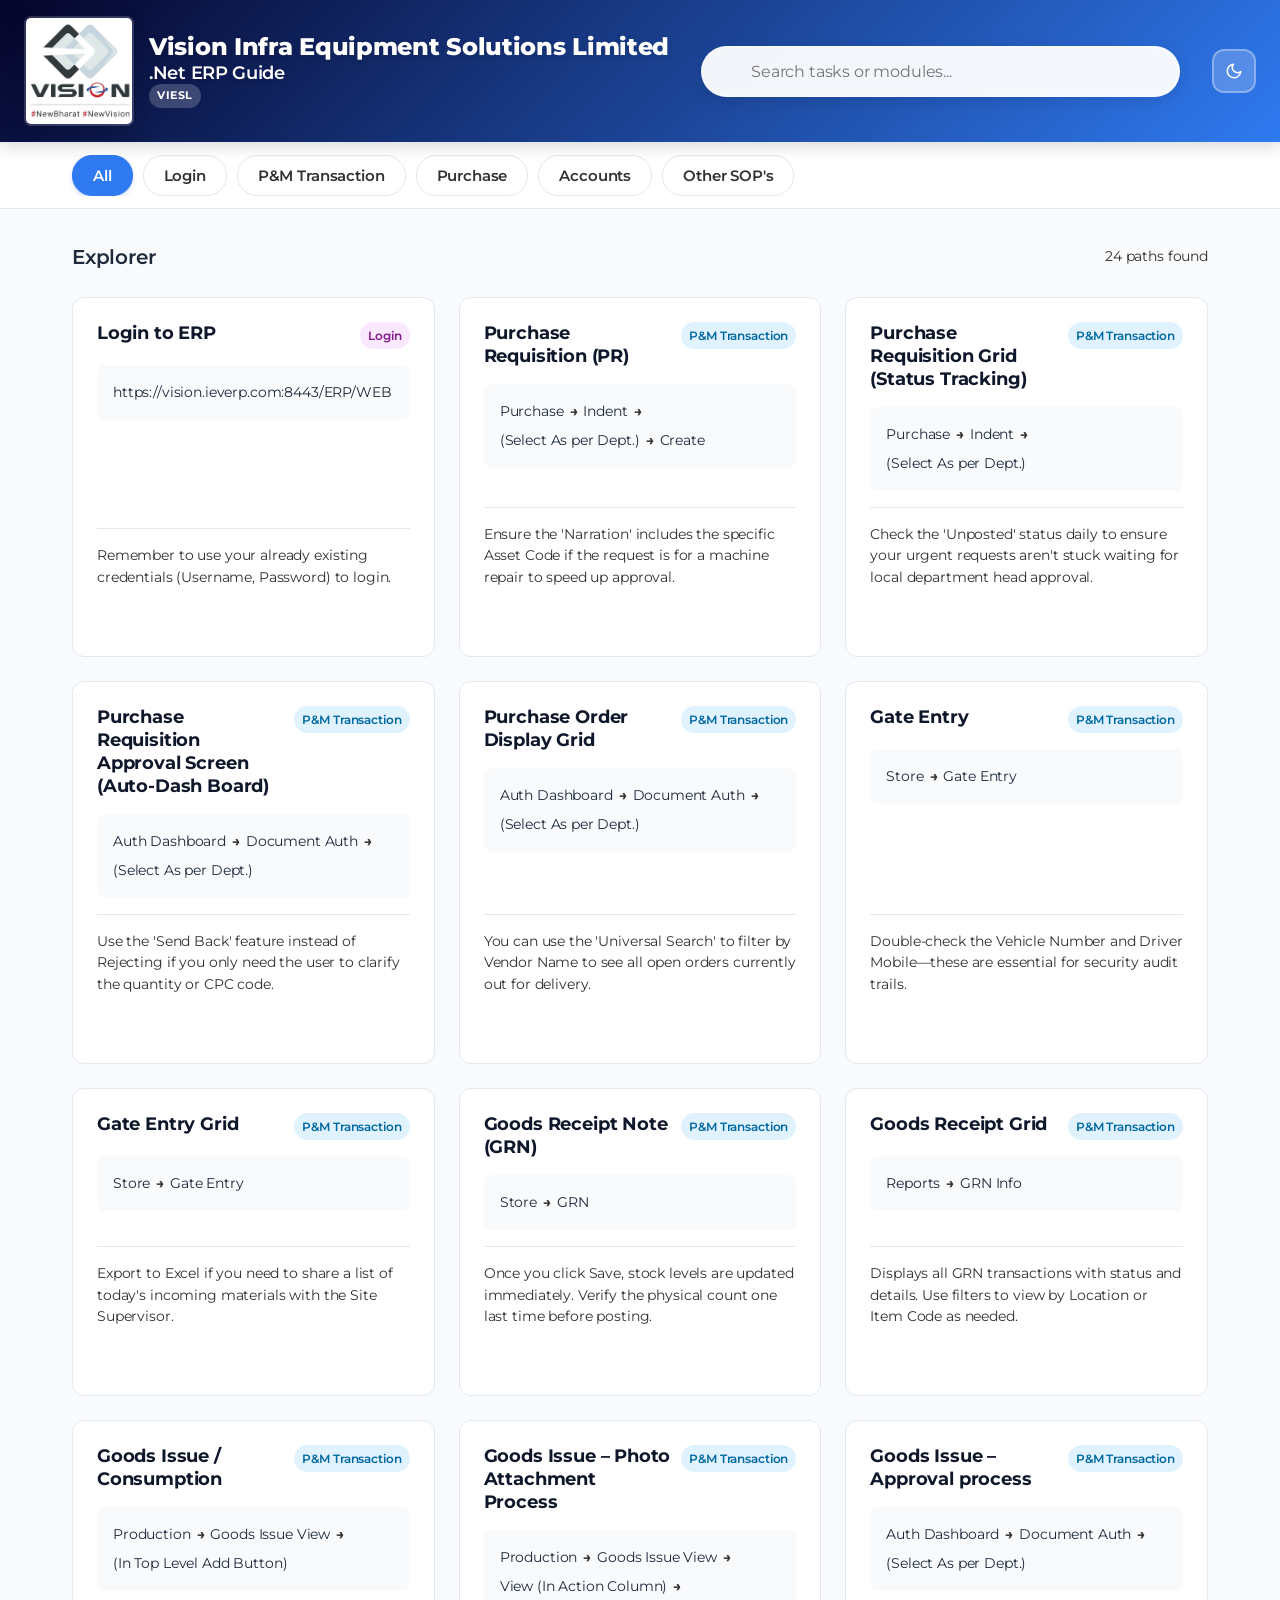
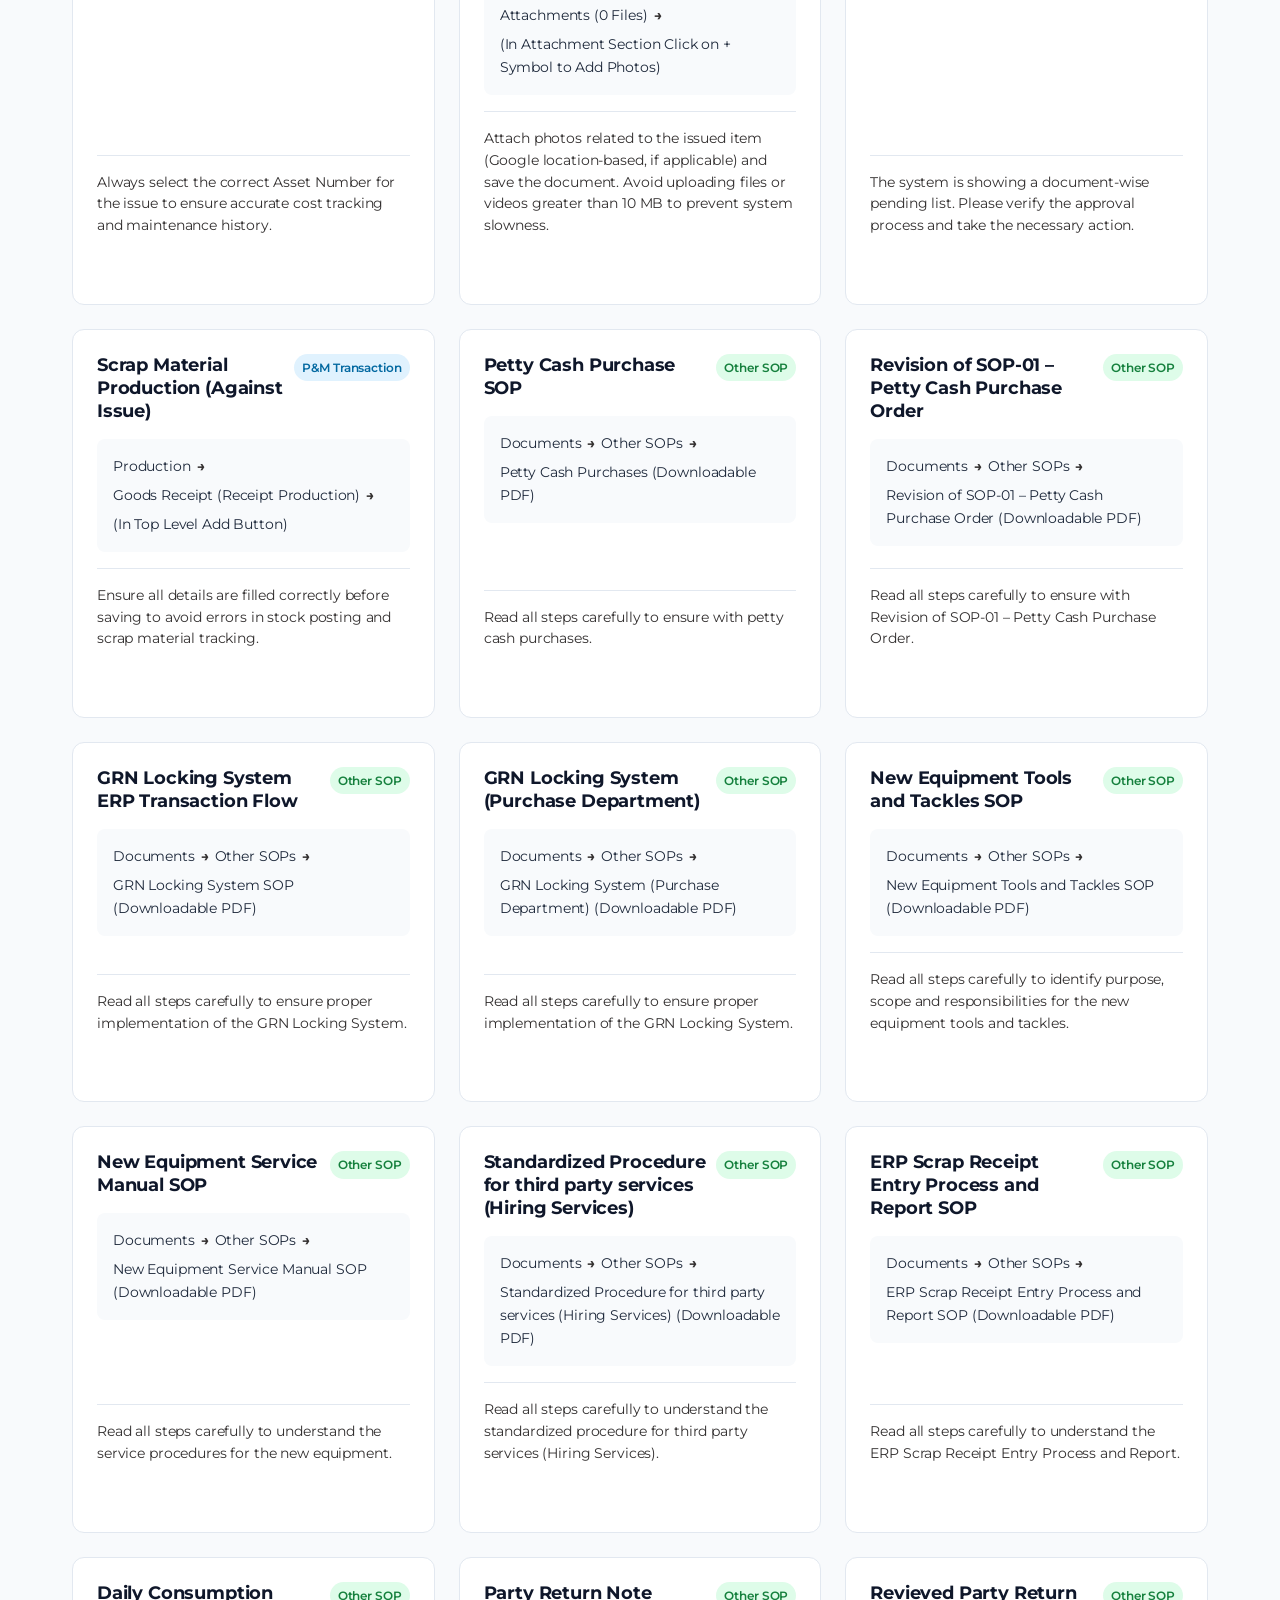
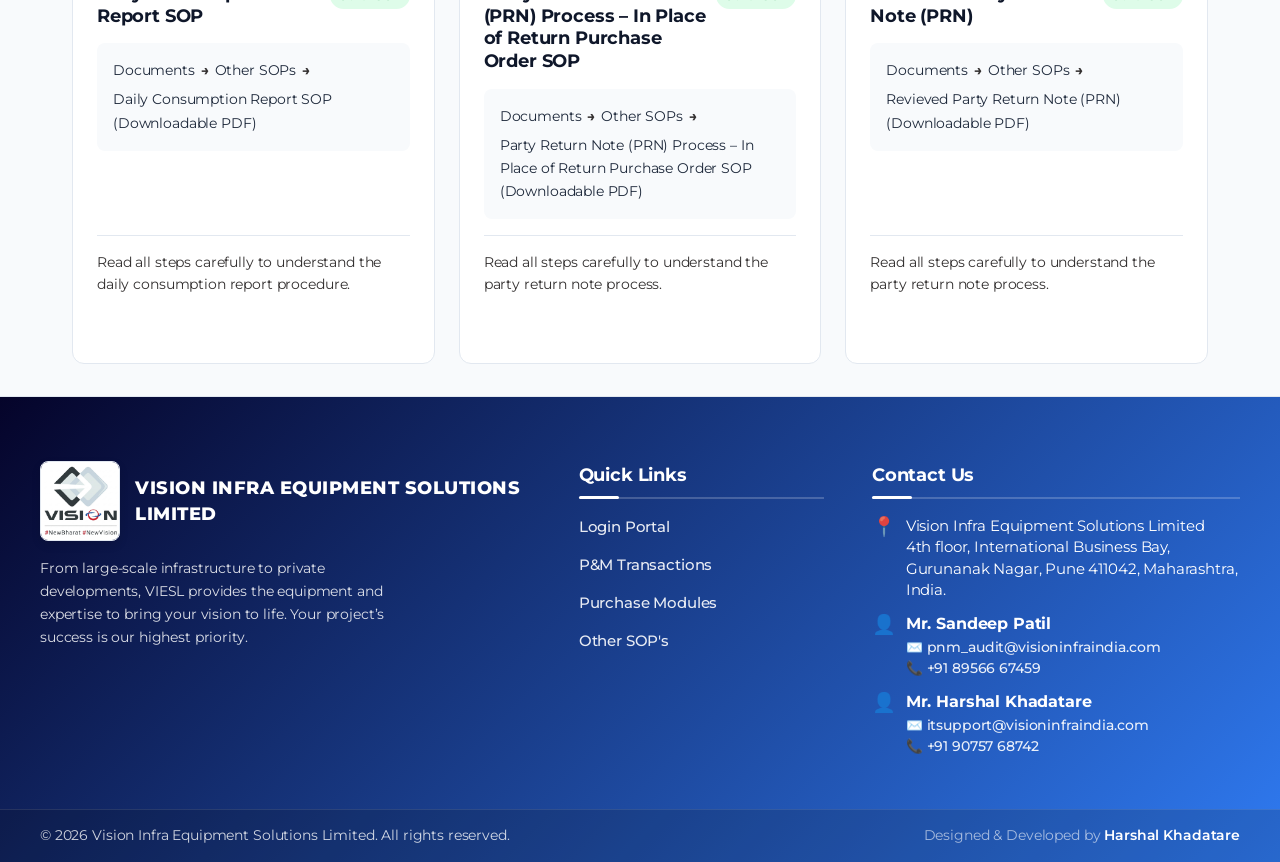
==== commit 137bc574: "css design updated - 5" ====
--- a/index.html
+++ b/index.html
@@ -6,8 +6,13 @@
     <meta name="viewport" content="width=device-width, initial-scale=1.0">
     <title>.Net ERP Guide</title>
 
+
+    <link rel="preconnect" href="https://fonts.googleapis.com">
+    <link rel="preconnect" href="https://fonts.gstatic.com" crossorigin>
+    <link href="https://fonts.googleapis.com/css2?family=Montserrat:ital,wght@0,100..900;1,100..900&display=swap"
+        rel="stylesheet">
+
     <link rel="icon" type="image/jpeg" href="/Images/favicon.ico">
-
     <link rel="stylesheet" href="styles.css">
 </head>
 
@@ -18,8 +23,8 @@
             <div class="brand">
                 <img src="Images/logo.jpeg" alt="Logo" class="brand-logo">
                 <div class="brand-text">
-                    <h1>.Net ERP Guide</h1>
-                    <h3>Vision Infra Equipment Solutions Limited</h3>
+                    <h1>Vision Infra Equipment Solutions Limited</h1>
+                    <h3>.Net ERP Guide</h3>
                     <span class="badge">VIESL</span>
                 </div>
             </div>
@@ -63,94 +68,79 @@
     </main>
 
     <footer class="site-footer">
-        <div class="footer-top">
-            <div class="footer-container">
-                <div class="footer-col brand-col">
-                    <div class="footer-logo-container">
-                        <img src="Images/logo.jpeg" alt="Logo" class="footer-logo">
-                        <div class="footer-brand-text">
-                            <h4>Vision Infra Equipment Solutions Limited</h4>
-
-                        </div>
+    <div class="footer-top">
+        <div class="footer-content-wrapper">
+            
+            <div class="footer-col brand-col">
+                <div class="footer-logo-container">
+                    <img src="Images/logo.jpeg" alt="Logo" class="footer-logo">
+                    <div class="footer-brand-text">
+                        <h4>Vision Infra Equipment Solutions Limited</h4>
                     </div>
-                    <p class="footer-desc">
-                        At "VIESL", we work with everyone from big construction sites to small, private projects. No
-                        matter the size, our promise is the same: the right equipment and support to help bring your
-                        vision to life, making every project a success.
-                    </p>
                 </div>
-
-                <div class="footer-col links-col">
-                    <h4 class="footer-heading">Quick Links</h4>
-                    <ul class="footer-links">
-                        <li><a href="https://vision.ieverp.com:8443/ERP/WEB/#/" target="_blank"
-                                rel="noopener noreferrer">Login
-                                Portal</a></li>
-                        <li><a href="#"
-                                onclick="setCategory('P&M Transaction', document.querySelector('.cat-btn:nth-child(3)')); return false;">P&M
-                                Transactions</a></li>
-                        <li><a href="#"
-                                onclick="setCategory('Purchase', document.querySelector('.cat-btn:nth-child(4)')); return false;">Purchase
-                                Modules</a></li>
-                        <li><a href="#"
-                                onclick="setCategory('Other SOP', document.querySelector('.cat-btn:nth-child(6)')); return false;">Other
-                                SOP's</a></li>
-                    </ul>
-                </div>
-
-                <div class="footer-col contact-col">
-                    <h4 class="footer-heading">Contact Us</h4>
-                    <ul class="contact-info">
-
-                        <li>
-                            <span class="icon">📍</span>
-                            <span class="text">
-                                Vision Infra Equipment Solutions Limited<br>
-                                4th floor, International Business Bay, Gurunanak Nagar, Pune 411042, Maharashtra, India.
-                            </span>
-                        </li>
-
-                        <li>
-                            <span class="icon">👤</span>
-                            <span class="text" style="display: flex; flex-direction: column; gap: 5px;">
-                                <strong style="color: var(--text-main);">Mr. Sandeep Patil</strong>
-                                <span style="font-size: 0.9rem; line-height: 1.6;">
-                                    ✉️ <a
-                                        href="mailto:pnm_audit@visioninfraindia.com?subject=ERP%20Support%20Request">pnm_audit@visioninfraindia.com</a><br>
-                                    📞 <a href="tel:+918956667459">+91 89566 67459</a>
-                                </span>
-                            </span>
-                        </li>
-
-                        <li>
-                            <span class="icon">👤</span>
-                            <span class="text" style="display: flex; flex-direction: column; gap: 5px;">
-                                <strong style="color: var(--text-main);">Mr. Harshal Khadatare</strong>
-                                <span style="font-size: 0.9rem; line-height: 1.6;">
-                                    ✉️ <a
-                                        href="mailto:itsupport@visioninfraindia.com?subject=ERP%20Support%20Request">itsupport@visioninfraindia.com</a><br>
-                                    📞 <a href="tel:+919075768742">+91 90757 68742</a>
-                                </span>
-                            </span>
-                        </li>
-
-                    </ul>
-                </div>
-            </div>
-        </div>
-
-        <div class="footer-bottom">
-            <div class="footer-container bottom-container">
-                <p>&copy; <span id="year"></span> Vision Infra Equipment Solutions Limited. All rights reserved.</p>
-                <p class="developer-credit">
-                    Designed & Developed by
-                    <a href="https://github.com/Harshroo45" target="_blank" rel="noopener noreferrer">
-                        <strong>Harshal Khadatare</strong>
-                    </a>
+                <p class="footer-desc">
+                    From large-scale infrastructure to private developments, VIESL provides the equipment and expertise to bring your vision to life. Your project’s success is our highest priority.
                 </p>
             </div>
+
+            <div class="footer-col links-col">
+                <h4 class="footer-heading">Quick Links</h4>
+                <ul class="footer-links">
+                    <li><a href="https://vision.ieverp.com:8443/ERP/WEB/#/" target="_blank" rel="noopener noreferrer">Login Portal</a></li>
+                    <li><a href="#" onclick="setCategory('P&M Transaction', document.querySelector('.cat-btn:nth-child(3)')); return false;">P&M Transactions</a></li>
+                    <li><a href="#" onclick="setCategory('Purchase', document.querySelector('.cat-btn:nth-child(4)')); return false;">Purchase Modules</a></li>
+                    <li><a href="#" onclick="setCategory('Other SOP', document.querySelector('.cat-btn:nth-child(6)')); return false;">Other SOP's</a></li>
+                </ul>
+            </div>
+
+            <div class="footer-col contact-col">
+                <h4 class="footer-heading">Contact Us</h4>
+                <ul class="contact-info">
+                    <li>
+                        <span class="icon">📍</span>
+                        <span class="text">
+                            Vision Infra Equipment Solutions Limited<br>
+                            4th floor, International Business Bay, Gurunanak Nagar, Pune 411042, Maharashtra, India.
+                        </span>
+                    </li>
+                    <li>
+                        <span class="icon">👤</span>
+                        <span class="text" style="display: flex; flex-direction: column; gap: 2px;">
+                            <strong style="color: #ffffff;">Mr. Sandeep Patil</strong>
+                            <span style="font-size: 0.85rem; line-height: 1.5;">
+                                ✉️ <a href="mailto:pnm_audit@visioninfraindia.com?subject=ERP%20Support%20Request">pnm_audit@visioninfraindia.com</a><br>
+                                📞 <a href="tel:+918956667459">+91 89566 67459</a>
+                            </span>
+                        </span>
+                    </li>
+                    <li>
+                        <span class="icon">👤</span>
+                        <span class="text" style="display: flex; flex-direction: column; gap: 2px;">
+                            <strong style="color: #ffffff;">Mr. Harshal Khadatare</strong>
+                            <span style="font-size: 0.85rem; line-height: 1.5;">
+                                ✉️ <a href="mailto:itsupport@visioninfraindia.com?subject=ERP%20Support%20Request">itsupport@visioninfraindia.com</a><br>
+                                📞 <a href="tel:+919075768742">+91 90757 68742</a>
+                            </span>
+                        </span>
+                    </li>
+                </ul>
+            </div>
+
         </div>
-    </footer>
+    </div>
+
+    <div class="footer-bottom">
+        <div class="footer-bottom-wrapper">
+            <p>&copy; <span id="year"></span> Vision Infra Equipment Solutions Limited. All rights reserved.</p>
+            <p class="developer-credit">
+                Designed & Developed by
+                <a href="https://github.com/Harshroo45" target="_blank" rel="noopener noreferrer">
+                    <strong>Harshal Khadatare</strong>
+                </a>
+            </p>
+        </div>
+    </div>
+</footer>
 
     <div class="modal-overlay" id="modalOverlay">
         <div class="modal-content">
--- a/styles.css
+++ b/styles.css
@@ -40,7 +40,12 @@
     box-sizing: border-box;
     margin: 0;
     padding: 0;
-    font-family: 'Segoe UI', Roboto, Helvetica, Arial, sans-serif;
+    font-family: 'Montserrat', sans-serif;
+    letter-spacing: -0.01em;
+}
+
+h1, h2, h3, h4, .card-title, .footer-heading {
+    font-weight: 700;
 }
 
 body {
@@ -594,11 +599,11 @@
     color: #ffffff; 
     margin-top: auto;
     font-size: 0.95rem;
-    padding-top: 3rem;
+    padding-top: 1rem;
 }
 
 .footer-top {
-    padding: 1rem 2rem 2rem;
+    padding: 0.5rem 0.5rem 0.1rem; /* Reduced from 4rem top padding */
 }
 
 .footer-container {
@@ -614,12 +619,12 @@
     display: flex;
     align-items: center;
     gap: 15px;
-    margin-bottom: 1.5rem;
+    margin-bottom: 1rem; /* Reduced from 1.5rem */
 }
 
 .footer-logo {
-    width: 120px;
-    height: 120px;
+    width: 140px;  /* Reduced from 120px */
+    height: 140px; /* Reduced from 120px */
     border-radius: 8px;
     object-fit: cover;
     box-shadow: 0 4px 10px rgba(0, 0, 0, 0.1);
@@ -651,19 +656,22 @@
 }
 
 .footer-desc {
-    color: #f1f5f9;
-    line-height: 1.7;
-    max-width: 350px;
+    color: rgba(255, 255, 255, 0.8);
+    line-height: 1.6;
+    font-size: 0.9rem;
+    font-weight: 400;
+    max-width: 380px; /* Keeps the text from stretching too wide */
+    margin-top: 10px;
 }
 
 /* Headings */
 .footer-heading {
-    font-size: 1.15rem;
+    font-size: 1.1rem;
     font-weight: 700;
     color: #ffffff;
     border-bottom: 2px solid rgba(255, 255, 255, 0.2);
-    padding-bottom: 10px;
-    margin-bottom: 15px;
+    padding-bottom: 8px;
+    margin-bottom: 1rem; /* Reduced from 1.5rem */
     position: relative;
 }
 
@@ -721,9 +729,9 @@
     display: flex;
     align-items: flex-start;
     gap: 10px;
-    margin-bottom: 1.2rem;
+    margin-bottom: 0.8rem; /* Reduced from 1.2rem */
     color: #ffffff;
-    line-height: 1.5;
+    line-height: 1.4;
 }
 
 .contact-info .icon {
@@ -741,10 +749,10 @@
 .footer-bottom {
     background-color: rgba(0, 0, 0, 0.15);
     border-top: 1px solid rgba(255, 255, 255, 0.1);
-    padding: 20px 0;
+    padding: 12px 0; /* Reduced from 20px */
     color: rgba(255, 255, 255, 0.8);
     font-size: 0.85rem;
-    margin-top: 2rem;
+    margin-top: 1rem; /* Reduced from 2rem */
 }
 
 .bottom-container {
@@ -858,4 +866,189 @@
         gap: 2.5rem;
     }
     .footer-desc { max-width: 100%; }
-}+}
+
+
+/*-------------------------------------------------------------------------------------------*/
+
+/* =========================================
+   PROFESSIONAL FOOTER
+========================================= */
+.site-footer {
+    background: var(--brand-gradient);
+    border-top: 1px solid var(--border);
+    color: #ffffff; 
+    margin-top: auto;
+    font-size: 0.95rem;
+    width: 100%;
+}
+
+.footer-top {
+    padding: 3rem 1.5rem 1.5rem; /* Compact top padding */
+}
+
+/* Grid Layout for Top Section */
+.footer-content-wrapper {
+    max-width: 1200px;
+    margin: 0 auto;
+    display: grid;
+    grid-template-columns: 2fr 1fr 1.5fr;
+    gap: 3rem;
+}
+
+/* Brand Column */
+.footer-col {
+    text-align: left;
+}
+
+.footer-logo-container {
+    display: flex;
+    align-items: center;
+    gap: 15px;
+    margin-bottom: 1rem;
+}
+
+.footer-logo {
+    width: 80px;
+    height: 80px;
+    border-radius: 8px;
+    object-fit: cover;
+    box-shadow: 0 4px 10px rgba(0, 0, 0, 0.1);
+    border: 1px solid var(--border);
+}
+
+.footer-brand-text h4 {
+    margin: 0;
+    font-size: 1.15rem;
+    font-weight: 800;
+    color: #ffffff;
+    line-height: 1.4;
+    letter-spacing: 0.5px;
+    text-transform: uppercase;
+}
+
+.footer-desc {
+    color: rgba(255, 255, 255, 0.85);
+    line-height: 1.6;
+    font-size: 0.9rem;
+    max-width: 380px;
+    margin-top: 10px;
+}
+
+/* Headings */
+.footer-heading {
+    font-size: 1.1rem;
+    font-weight: 700;
+    color: #ffffff;
+    border-bottom: 2px solid rgba(255, 255, 255, 0.2);
+    padding-bottom: 8px;
+    margin-bottom: 1rem;
+    position: relative;
+}
+
+.footer-heading::after {
+    content: '';
+    position: absolute;
+    left: 0;
+    bottom: -2px;
+    width: 40px;
+    height: 3px;
+    background: #ffffff;
+    border-radius: 2px;
+}
+
+/* Links & Contact Info */
+.footer-links, .contact-info {
+    list-style: none;
+    padding: 0;
+    margin: 0;
+}
+
+.footer-links li { margin-bottom: 0.85rem; }
+
+.footer-links li a, 
+.contact-info a {
+    color: rgba(255, 255, 255, 0.9);
+    text-decoration: none;
+    transition: all 0.3s ease;
+    display: inline-block;
+    font-weight: 500;
+}
+
+.footer-links li a:hover, 
+.contact-info a:hover {
+    color: #ffffff;
+    text-decoration: underline;
+    transform: translateX(5px);
+}
+
+.contact-info li {
+    display: flex;
+    align-items: flex-start;
+    gap: 10px;
+    margin-bottom: 0.8rem;
+    color: #ffffff;
+    line-height: 1.4;
+}
+
+/* Footer Bottom (Copyright & Credit) */
+.footer-bottom {
+    background-color: rgba(0, 0, 0, 0.15);
+    border-top: 1px solid rgba(255, 255, 255, 0.1);
+    padding: 15px 1.5rem;
+}
+
+/* Flexbox Layout for Bottom Section */
+.footer-bottom-wrapper {
+    max-width: 1200px;
+    margin: 0 auto;
+    display: flex;
+    justify-content: space-between;
+    align-items: center;
+    color: rgba(255, 255, 255, 0.8);
+    font-size: 0.85rem;
+}
+
+.footer-bottom-wrapper p { margin: 0; }
+
+.developer-credit strong, 
+.developer-credit a {
+    color: #ffffff !important;
+    text-decoration: none;
+    font-weight: 600;
+    transition: opacity 0.2s ease;
+}
+
+.developer-credit a:hover {
+    opacity: 0.8;
+    text-decoration: underline;
+}
+
+/* =========================================
+   FOOTER MOBILE RESPONSIVENESS
+========================================= */
+
+@media (max-width: 900px) {
+    .footer-content-wrapper {
+        grid-template-columns: 1fr 1fr; /* 2 columns on tablets */
+    }
+}
+
+@media (max-width: 768px) {
+    .footer-content-wrapper {
+        grid-template-columns: 1fr; /* 1 column on phones */
+        gap: 2.5rem;
+    }
+
+    .footer-desc {
+        max-width: 100%;
+    }
+
+    /* Stacks the copyright and credits on top of each other and centers them */
+    .footer-bottom-wrapper {
+        flex-direction: column;
+        text-align: center;
+        gap: 10px;
+    }
+}
+
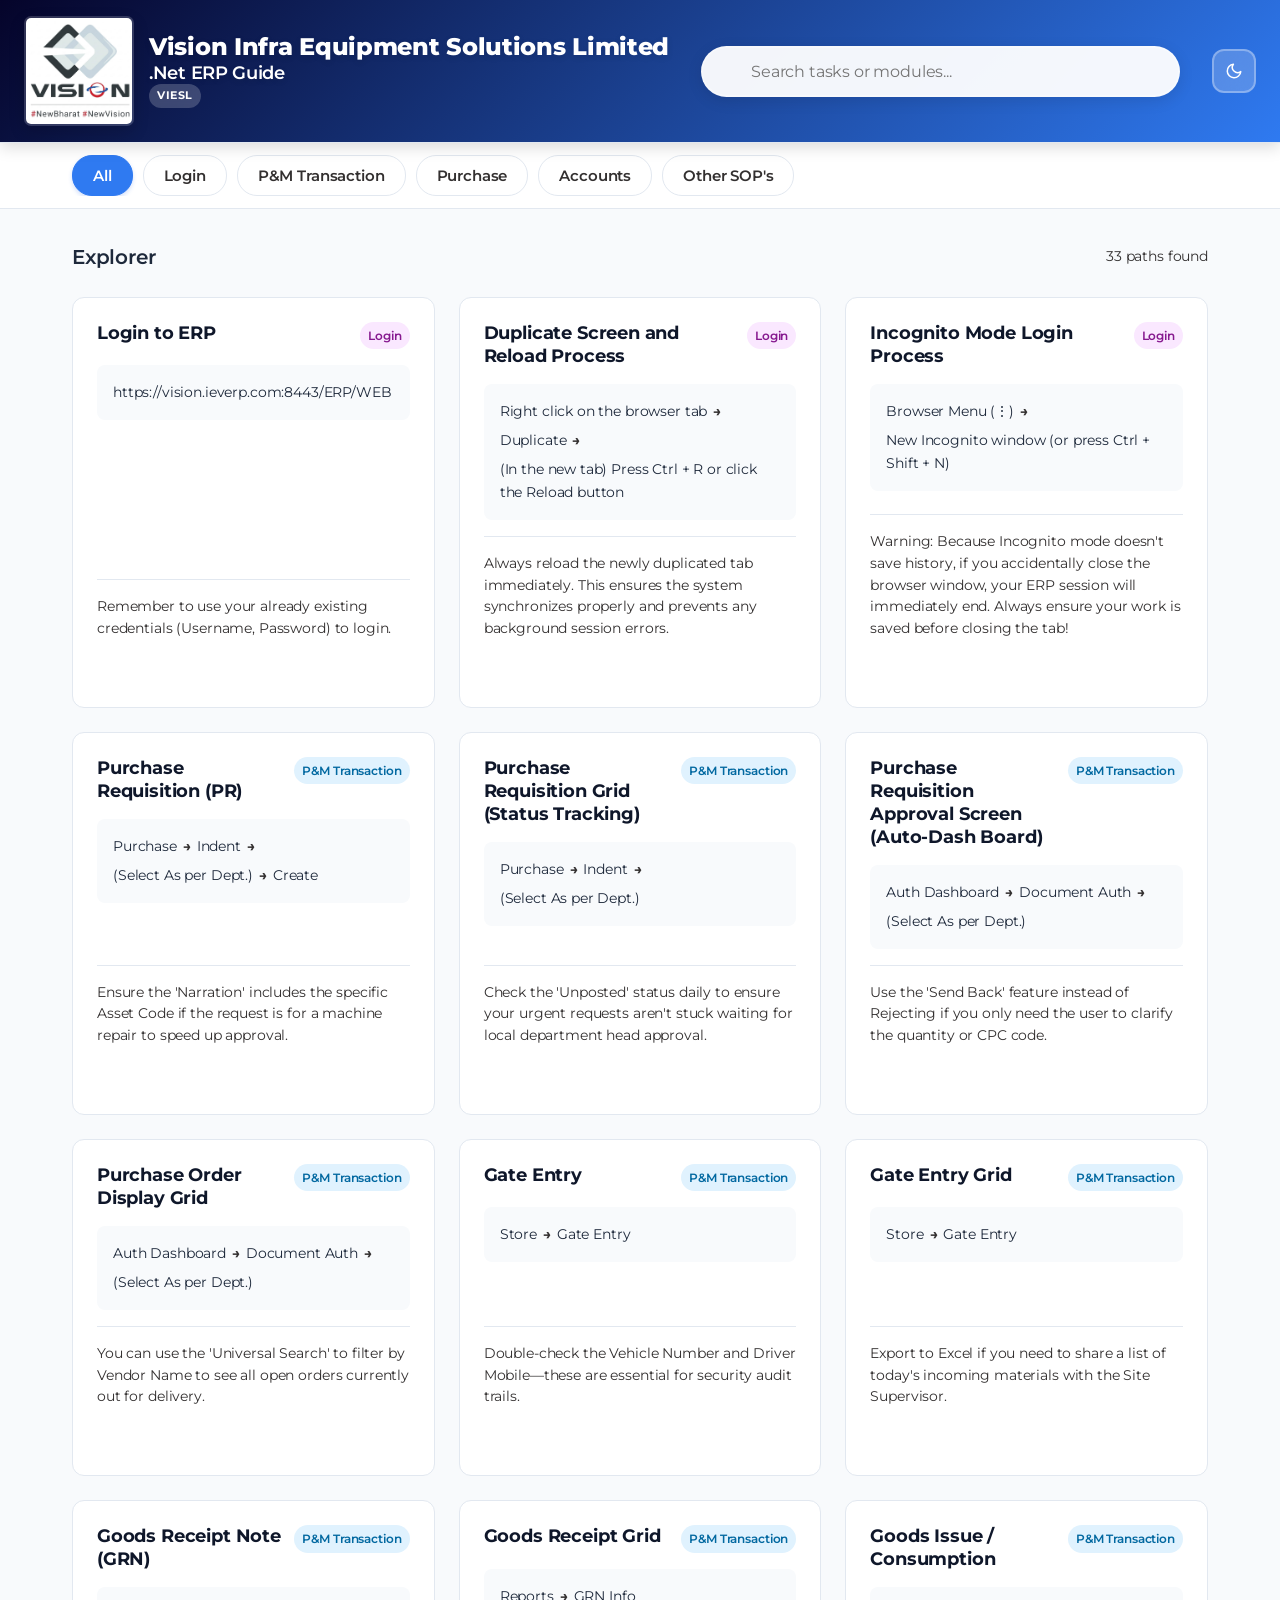
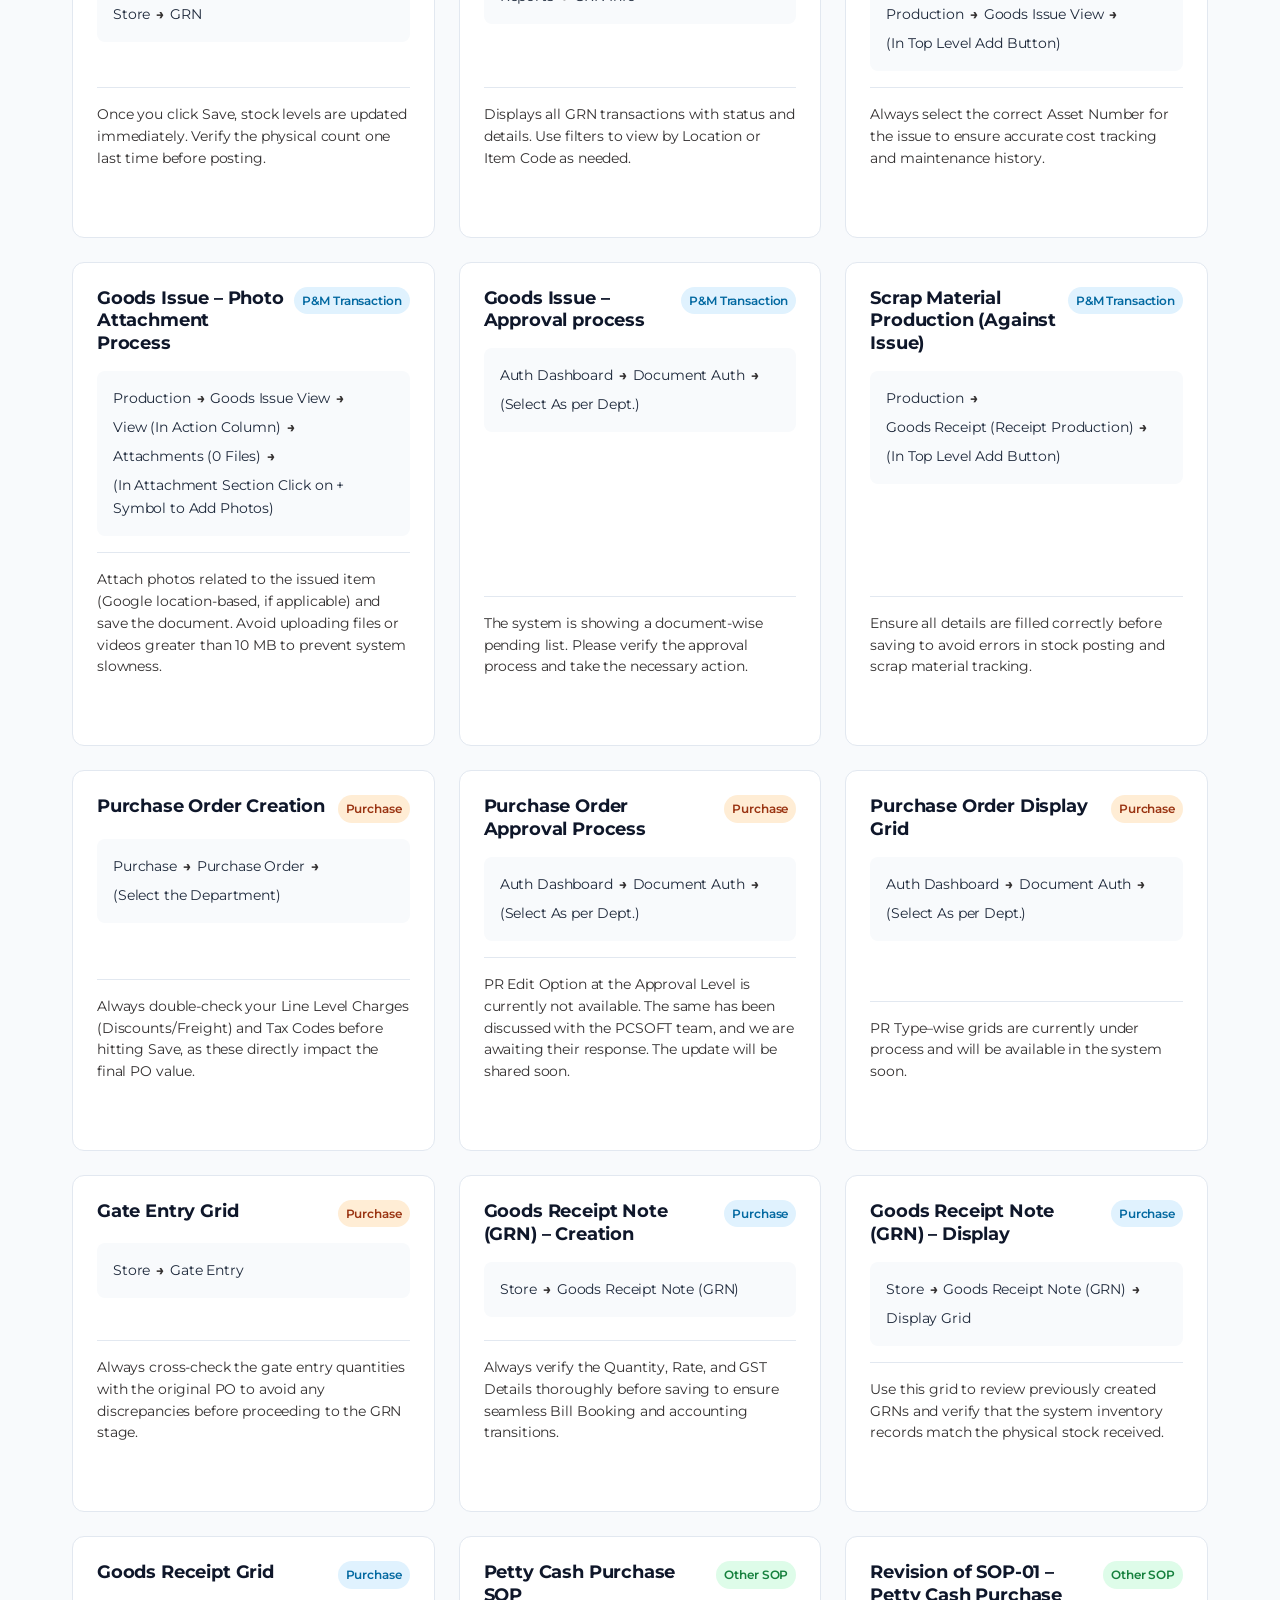
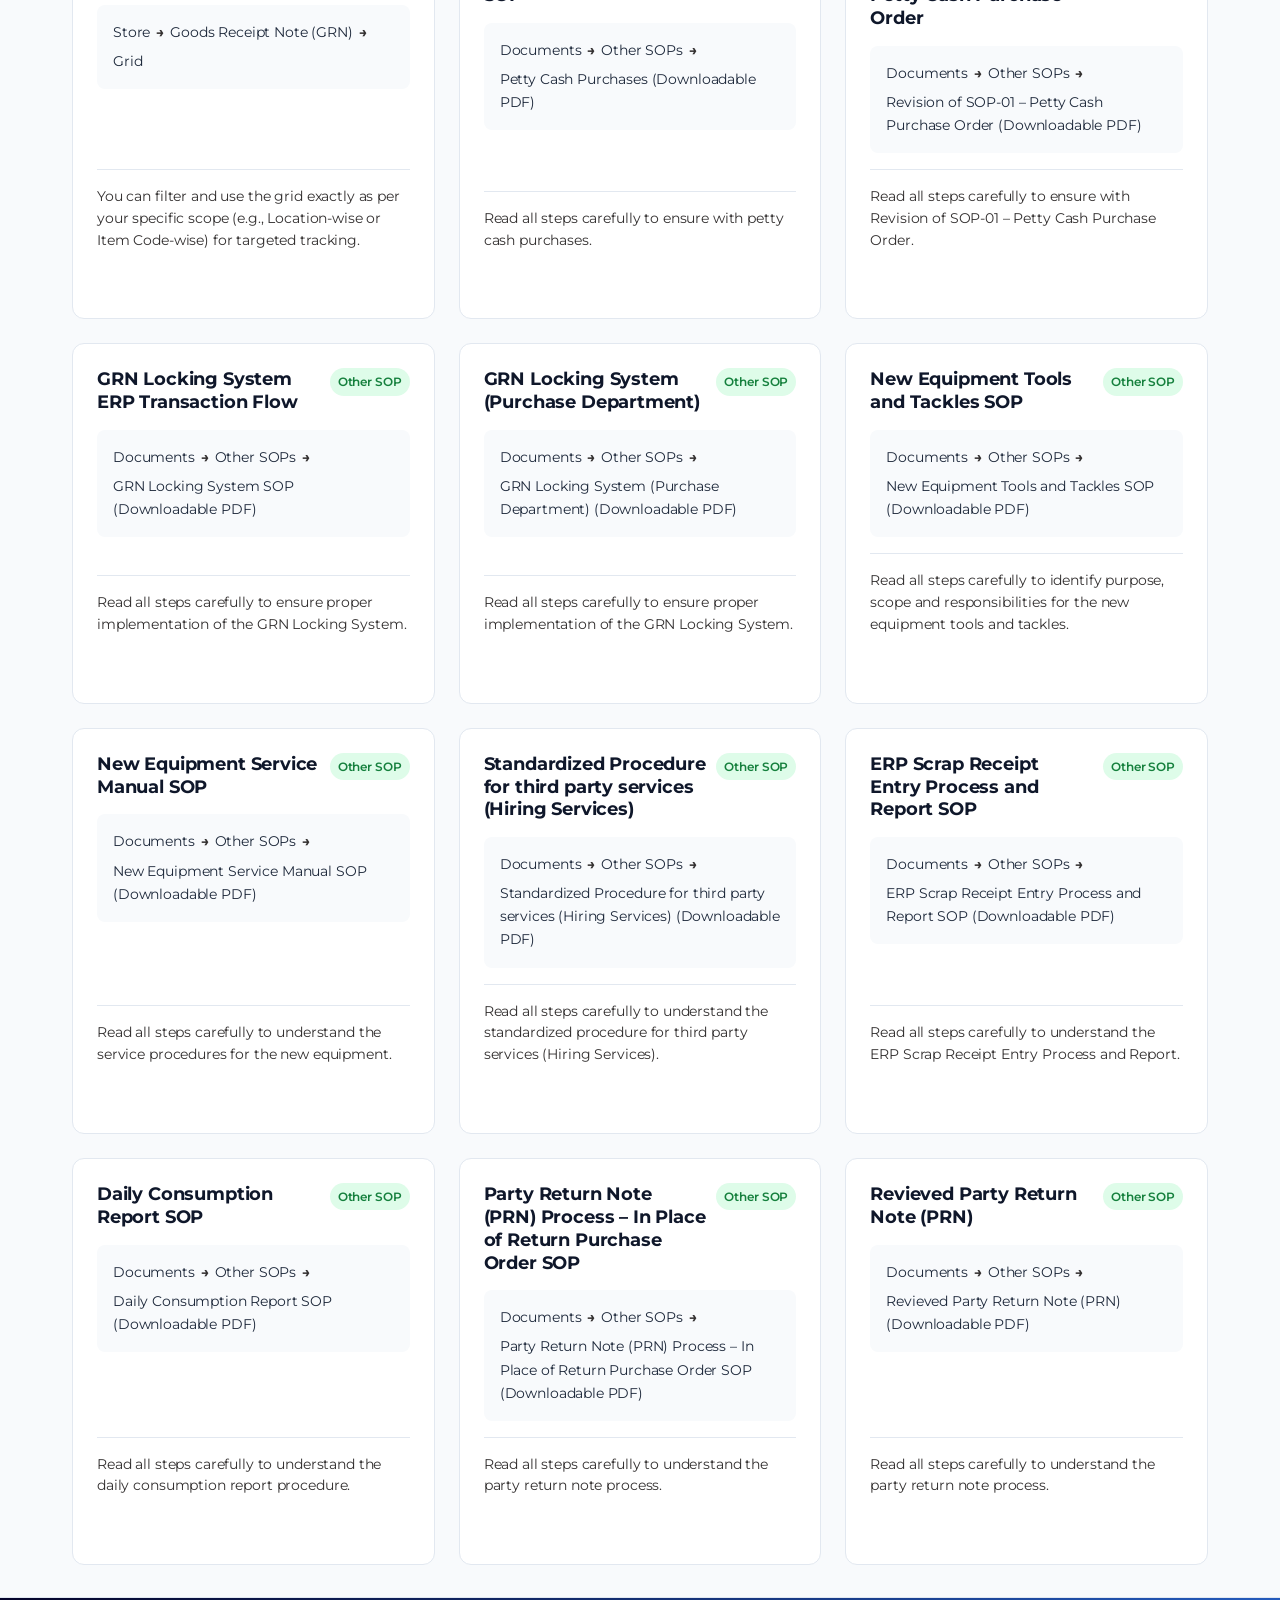
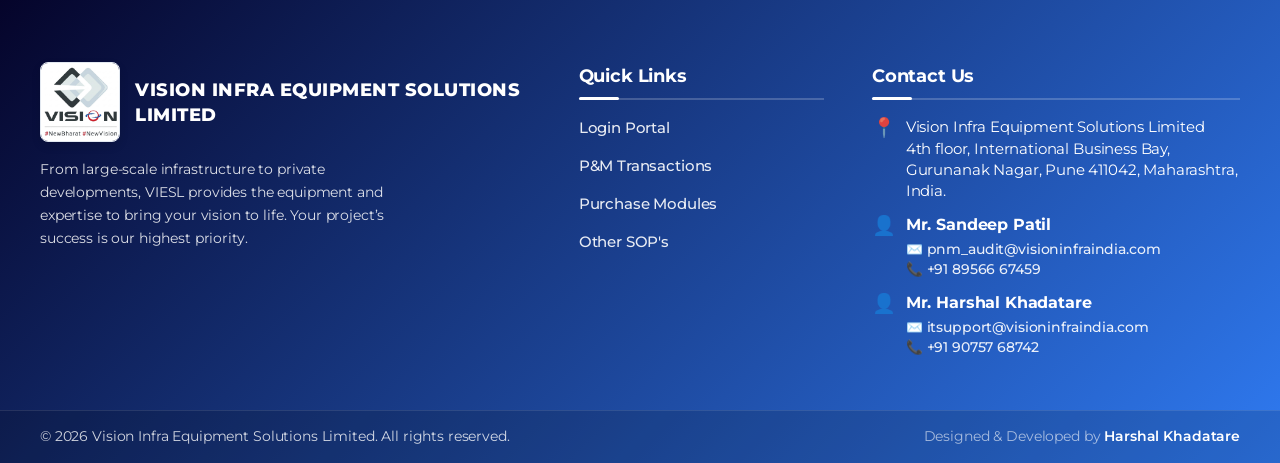
==== commit 5db1f415: "Purchase Dept Data Added" ====
--- a/index.html
+++ b/index.html
@@ -68,79 +68,89 @@
     </main>
 
     <footer class="site-footer">
-    <div class="footer-top">
-        <div class="footer-content-wrapper">
-            
-            <div class="footer-col brand-col">
-                <div class="footer-logo-container">
-                    <img src="Images/logo.jpeg" alt="Logo" class="footer-logo">
-                    <div class="footer-brand-text">
-                        <h4>Vision Infra Equipment Solutions Limited</h4>
+        <div class="footer-top">
+            <div class="footer-content-wrapper">
+
+                <div class="footer-col brand-col">
+                    <div class="footer-logo-container">
+                        <img src="Images/logo.jpeg" alt="Logo" class="footer-logo">
+                        <div class="footer-brand-text">
+                            <h4>Vision Infra Equipment Solutions Limited</h4>
+                        </div>
                     </div>
+                    <p class="footer-desc">
+                        From large-scale infrastructure to private developments, VIESL provides the equipment and
+                        expertise to bring your vision to life. Your project’s success is our highest priority.
+                    </p>
                 </div>
-                <p class="footer-desc">
-                    From large-scale infrastructure to private developments, VIESL provides the equipment and expertise to bring your vision to life. Your project’s success is our highest priority.
+
+                <div class="footer-col links-col">
+                    <h4 class="footer-heading">Quick Links</h4>
+                    <ul class="footer-links">
+                        <li><a href="https://vision.ieverp.com:8443/ERP/WEB/#/" target="_blank"
+                                rel="noopener noreferrer">Login Portal</a></li>
+                        <li><a href="#"
+                                onclick="setCategory('P&M Transaction', document.querySelector('.cat-btn:nth-child(3)')); return false;">P&M
+                                Transactions</a></li>
+                        <li><a href="#"
+                                onclick="setCategory('Purchase', document.querySelector('.cat-btn:nth-child(4)')); return false;">Purchase
+                                Modules</a></li>
+                        <li><a href="#"
+                                onclick="setCategory('Other SOP', document.querySelector('.cat-btn:nth-child(6)')); return false;">Other
+                                SOP's</a></li>
+                    </ul>
+                </div>
+
+                <div class="footer-col contact-col">
+                    <h4 class="footer-heading">Contact Us</h4>
+                    <ul class="contact-info">
+                        <li>
+                            <span class="icon">📍</span>
+                            <span class="text">
+                                Vision Infra Equipment Solutions Limited<br>
+                                4th floor, International Business Bay, Gurunanak Nagar, Pune 411042, Maharashtra, India.
+                            </span>
+                        </li>
+                        <li>
+                            <span class="icon">👤</span>
+                            <span class="text" style="display: flex; flex-direction: column; gap: 2px;">
+                                <strong style="color: #ffffff;">Mr. Sandeep Patil</strong>
+                                <span style="font-size: 0.85rem; line-height: 1.5;">
+                                    ✉️ <a
+                                        href="mailto:pnm_audit@visioninfraindia.com?subject=ERP%20Support%20Request">pnm_audit@visioninfraindia.com</a><br>
+                                    📞 <a href="tel:+918956667459">+91 89566 67459</a>
+                                </span>
+                            </span>
+                        </li>
+                        <li>
+                            <span class="icon">👤</span>
+                            <span class="text" style="display: flex; flex-direction: column; gap: 2px;">
+                                <strong style="color: #ffffff;">Mr. Harshal Khadatare</strong>
+                                <span style="font-size: 0.85rem; line-height: 1.5;">
+                                    ✉️ <a
+                                        href="mailto:itsupport@visioninfraindia.com?subject=ERP%20Support%20Request">itsupport@visioninfraindia.com</a><br>
+                                    📞 <a href="tel:+919075768742">+91 90757 68742</a>
+                                </span>
+                            </span>
+                        </li>
+                    </ul>
+                </div>
+
+            </div>
+        </div>
+
+        <div class="footer-bottom">
+            <div class="footer-bottom-wrapper">
+                <p>&copy; <span id="year"></span> Vision Infra Equipment Solutions Limited. All rights reserved.</p>
+                <p class="developer-credit">
+                    Designed & Developed by
+                    <a href="https://github.com/Harshroo45" target="_blank" rel="noopener noreferrer">
+                        <strong>Harshal Khadatare</strong>
+                    </a>
                 </p>
             </div>
-
-            <div class="footer-col links-col">
-                <h4 class="footer-heading">Quick Links</h4>
-                <ul class="footer-links">
-                    <li><a href="https://vision.ieverp.com:8443/ERP/WEB/#/" target="_blank" rel="noopener noreferrer">Login Portal</a></li>
-                    <li><a href="#" onclick="setCategory('P&M Transaction', document.querySelector('.cat-btn:nth-child(3)')); return false;">P&M Transactions</a></li>
-                    <li><a href="#" onclick="setCategory('Purchase', document.querySelector('.cat-btn:nth-child(4)')); return false;">Purchase Modules</a></li>
-                    <li><a href="#" onclick="setCategory('Other SOP', document.querySelector('.cat-btn:nth-child(6)')); return false;">Other SOP's</a></li>
-                </ul>
-            </div>
-
-            <div class="footer-col contact-col">
-                <h4 class="footer-heading">Contact Us</h4>
-                <ul class="contact-info">
-                    <li>
-                        <span class="icon">📍</span>
-                        <span class="text">
-                            Vision Infra Equipment Solutions Limited<br>
-                            4th floor, International Business Bay, Gurunanak Nagar, Pune 411042, Maharashtra, India.
-                        </span>
-                    </li>
-                    <li>
-                        <span class="icon">👤</span>
-                        <span class="text" style="display: flex; flex-direction: column; gap: 2px;">
-                            <strong style="color: #ffffff;">Mr. Sandeep Patil</strong>
-                            <span style="font-size: 0.85rem; line-height: 1.5;">
-                                ✉️ <a href="mailto:pnm_audit@visioninfraindia.com?subject=ERP%20Support%20Request">pnm_audit@visioninfraindia.com</a><br>
-                                📞 <a href="tel:+918956667459">+91 89566 67459</a>
-                            </span>
-                        </span>
-                    </li>
-                    <li>
-                        <span class="icon">👤</span>
-                        <span class="text" style="display: flex; flex-direction: column; gap: 2px;">
-                            <strong style="color: #ffffff;">Mr. Harshal Khadatare</strong>
-                            <span style="font-size: 0.85rem; line-height: 1.5;">
-                                ✉️ <a href="mailto:itsupport@visioninfraindia.com?subject=ERP%20Support%20Request">itsupport@visioninfraindia.com</a><br>
-                                📞 <a href="tel:+919075768742">+91 90757 68742</a>
-                            </span>
-                        </span>
-                    </li>
-                </ul>
-            </div>
-
         </div>
-    </div>
-
-    <div class="footer-bottom">
-        <div class="footer-bottom-wrapper">
-            <p>&copy; <span id="year"></span> Vision Infra Equipment Solutions Limited. All rights reserved.</p>
-            <p class="developer-credit">
-                Designed & Developed by
-                <a href="https://github.com/Harshroo45" target="_blank" rel="noopener noreferrer">
-                    <strong>Harshal Khadatare</strong>
-                </a>
-            </p>
-        </div>
-    </div>
-</footer>
+    </footer>
 
     <div class="modal-overlay" id="modalOverlay">
         <div class="modal-content">
--- a/styles.css
+++ b/styles.css
@@ -1,5 +1,8 @@
 /* =========================================
    1. CSS VARIABLES & RESET
+--primary: #2f7af1;
+    --primary-dark: #05042a;
+   
 ========================================= */
 :root {
     --primary: #2f7af1;
@@ -44,7 +47,12 @@
     letter-spacing: -0.01em;
 }
 
-h1, h2, h3, h4, .card-title, .footer-heading {
+h1,
+h2,
+h3,
+h4,
+.card-title,
+.footer-heading {
     font-weight: 700;
 }
 
@@ -231,7 +239,7 @@
     transform: translateY(-50%);
     background: none;
     border: none;
-    color: #ffffff;
+    color: #5b70ff;
     cursor: pointer;
     font-size: 1.3rem;
     display: none;
@@ -378,10 +386,25 @@
     white-space: nowrap;
 }
 
-.tag-login { background: #fae8ff; color: #86198f; }
-.tag-purchase { background: #ffedd5; color: #9a3412; }
-.tag-accounts { background: hsl(65, 40%, 88%); color: #869700; }
-.tag-other-sop { background: hsl(141, 84%, 93%); color: #15803d; }
+.tag-login {
+    background: #fae8ff;
+    color: #86198f;
+}
+
+.tag-purchase {
+    background: #ffedd5;
+    color: #9a3412;
+}
+
+.tag-accounts {
+    background: hsl(65, 40%, 88%);
+    color: #869700;
+}
+
+.tag-other-sop {
+    background: hsl(141, 84%, 93%);
+    color: #15803d;
+}
 
 .path-display {
     background: var(--bg);
@@ -470,10 +493,23 @@
     overflow-y: auto;
 }
 
-.modal-content::-webkit-scrollbar { width: 8px; }
-.modal-content::-webkit-scrollbar-track { background: transparent; margin: 10px; }
-.modal-content::-webkit-scrollbar-thumb { background: var(--border); border-radius: 4px; }
-.modal-content::-webkit-scrollbar-thumb:hover { background: var(--text-sec); }
+.modal-content::-webkit-scrollbar {
+    width: 8px;
+}
+
+.modal-content::-webkit-scrollbar-track {
+    background: transparent;
+    margin: 10px;
+}
+
+.modal-content::-webkit-scrollbar-thumb {
+    background: var(--border);
+    border-radius: 4px;
+}
+
+.modal-content::-webkit-scrollbar-thumb:hover {
+    background: var(--text-sec);
+}
 
 .modal-overlay.active .modal-content {
     transform: scale(1);
@@ -596,14 +632,15 @@
 .site-footer {
     background: var(--brand-gradient);
     border-top: 1px solid var(--border);
-    color: #ffffff; 
+    color: #ffffff;
     margin-top: auto;
     font-size: 0.95rem;
     padding-top: 1rem;
 }
 
 .footer-top {
-    padding: 0.5rem 0.5rem 0.1rem; /* Reduced from 4rem top padding */
+    padding: 0.5rem 0.5rem 0.1rem;
+    /* Reduced from 4rem top padding */
 }
 
 .footer-container {
@@ -619,12 +656,15 @@
     display: flex;
     align-items: center;
     gap: 15px;
-    margin-bottom: 1rem; /* Reduced from 1.5rem */
+    margin-bottom: 1rem;
+    /* Reduced from 1.5rem */
 }
 
 .footer-logo {
-    width: 140px;  /* Reduced from 120px */
-    height: 140px; /* Reduced from 120px */
+    width: 140px;
+    /* Reduced from 120px */
+    height: 140px;
+    /* Reduced from 120px */
     border-radius: 8px;
     object-fit: cover;
     box-shadow: 0 4px 10px rgba(0, 0, 0, 0.1);
@@ -660,7 +700,8 @@
     line-height: 1.6;
     font-size: 0.9rem;
     font-weight: 400;
-    max-width: 380px; /* Keeps the text from stretching too wide */
+    max-width: 380px;
+    /* Keeps the text from stretching too wide */
     margin-top: 10px;
 }
 
@@ -671,7 +712,8 @@
     color: #ffffff;
     border-bottom: 2px solid rgba(255, 255, 255, 0.2);
     padding-bottom: 8px;
-    margin-bottom: 1rem; /* Reduced from 1.5rem */
+    margin-bottom: 1rem;
+    /* Reduced from 1.5rem */
     position: relative;
 }
 
@@ -679,30 +721,34 @@
     content: '';
     position: absolute;
     left: 0;
-    bottom: -2px; /* Matches the new border bottom */
+    bottom: -2px;
+    /* Matches the new border bottom */
     width: 40px;
     height: 3px;
-    background: #ffffff; /* White accent */
+    background: #ffffff;
+    /* White accent */
     border-radius: 2px;
 }
 
 /* Quick Links Column */
 .footer-col {
-    text-align: left; /* Forces columns and links to align left */
+    text-align: left;
+    /* Forces columns and links to align left */
 }
 
 .footer-links {
     list-style: none;
     padding: 0;
     margin: 0;
-    text-align: left; /* Forces the list items to start from the left */
+    text-align: left;
+    /* Forces the list items to start from the left */
 }
 
 .footer-links li {
     margin-bottom: 0.85rem;
 }
 
-.footer-links li a, 
+.footer-links li a,
 .contact-info a {
     color: rgba(255, 255, 255, 0.9);
     text-decoration: none;
@@ -711,7 +757,7 @@
     font-weight: 500;
 }
 
-.footer-links li a:hover, 
+.footer-links li a:hover,
 .contact-info a:hover {
     color: #ffffff;
     text-decoration: underline;
@@ -729,7 +775,8 @@
     display: flex;
     align-items: flex-start;
     gap: 10px;
-    margin-bottom: 0.8rem; /* Reduced from 1.2rem */
+    margin-bottom: 0.8rem;
+    /* Reduced from 1.2rem */
     color: #ffffff;
     line-height: 1.4;
 }
@@ -749,10 +796,12 @@
 .footer-bottom {
     background-color: rgba(0, 0, 0, 0.15);
     border-top: 1px solid rgba(255, 255, 255, 0.1);
-    padding: 12px 0; /* Reduced from 20px */
+    padding: 12px 0;
+    /* Reduced from 20px */
     color: rgba(255, 255, 255, 0.8);
     font-size: 0.85rem;
-    margin-top: 1rem; /* Reduced from 2rem */
+    margin-top: 1rem;
+    /* Reduced from 2rem */
 }
 
 .bottom-container {
@@ -772,7 +821,7 @@
     font-weight: 400;
 }
 
-.developer-credit strong, 
+.developer-credit strong,
 .developer-credit a {
     color: #ffffff !important;
     text-decoration: none;
@@ -791,6 +840,7 @@
 ========================================= */
 
 @media (min-width: 768px) {
+
     /* Set footer bottom to row on desktop */
     .bottom-container {
         flex-direction: row;
@@ -805,6 +855,7 @@
 }
 
 @media (max-width: 768px) {
+
     /* Header Mobile Adjustments */
     .brand-container {
         grid-template-columns: 1fr auto;
@@ -815,30 +866,62 @@
         padding: 0 1rem;
     }
 
-    .brand { grid-area: brand; }
-    .header-actions { grid-area: actions; }
-    .search-area { 
-        grid-area: search; 
-        margin-top: 0.5rem; 
-    }
-
-    .brand-logo { width: 65px; height: 65px; }
-    .brand-text h1 { font-size: 1.2rem; }
-    .brand-text h3 { font-size: 0.9rem; }
+    .brand {
+        grid-area: brand;
+    }
+
+    .header-actions {
+        grid-area: actions;
+    }
+
+    .search-area {
+        grid-area: search;
+        margin-top: 0.5rem;
+    }
+
+    .brand-logo {
+        width: 65px;
+        height: 65px;
+    }
+
+    .brand-text h1 {
+        font-size: 1.2rem;
+    }
+
+    .brand-text h3 {
+        font-size: 0.9rem;
+    }
 
     /* Core Mobile Adjustments */
-    .nav-inner { padding: 0 1rem; }
-    .container { padding: 1rem; }
-    .grid { grid-template-columns: 1fr; }
-    .card { padding: 1.25rem; }
-    
+    .nav-inner {
+        padding: 0 1rem;
+    }
+
+    .container {
+        padding: 1rem;
+    }
+
+    .grid {
+        grid-template-columns: 1fr;
+    }
+
+    .card {
+        padding: 1.25rem;
+    }
+
     .search-input {
         padding: 12px 20px;
         padding-left: 40px;
         padding-right: 40px;
     }
-    .search-icon { left: 12px; }
-    .clear-search { right: 12px; }
+
+    .search-icon {
+        left: 12px;
+    }
+
+    .clear-search {
+        right: 12px;
+    }
 
     /* Modal Mobile Adjustments */
     .modal-content {
@@ -847,25 +930,54 @@
         max-height: 85vh;
         border-radius: 12px;
     }
-    .modal-header { margin-bottom: 1rem; padding-bottom: 0.75rem; }
-    .modal-title { font-size: 1.3rem; }
-    .modal-body { padding: 1.25rem; }
-    .modal-path { font-size: 1rem; padding: 0.75rem; }
-    .modal-description, .modal-note { font-size: 0.95rem; }
+
+    .modal-header {
+        margin-bottom: 1rem;
+        padding-bottom: 0.75rem;
+    }
+
+    .modal-title {
+        font-size: 1.3rem;
+    }
+
+    .modal-body {
+        padding: 1.25rem;
+    }
+
+    .modal-path {
+        font-size: 1rem;
+        padding: 0.75rem;
+    }
+
+    .modal-description,
+    .modal-note {
+        font-size: 0.95rem;
+    }
+
     .modal-actions {
         flex-direction: column-reverse;
         gap: 0.75rem;
         margin-top: 1.5rem;
     }
-    .btn { max-width: 100%; width: 100%; }
+
+    .btn {
+        max-width: 100%;
+        width: 100%;
+    }
 
     /* Footer Mobile Adjustments */
-    .footer-top { padding: 3rem 1.5rem 1.5rem; }
+    .footer-top {
+        padding: 3rem 1.5rem 1.5rem;
+    }
+
     .footer-container {
         grid-template-columns: 1fr;
         gap: 2.5rem;
     }
-    .footer-desc { max-width: 100%; }
+
+    .footer-desc {
+        max-width: 100%;
+    }
 }
 
 
@@ -877,14 +989,15 @@
 .site-footer {
     background: var(--brand-gradient);
     border-top: 1px solid var(--border);
-    color: #ffffff; 
+    color: #ffffff;
     margin-top: auto;
     font-size: 0.95rem;
     width: 100%;
 }
 
 .footer-top {
-    padding: 3rem 1.5rem 1.5rem; /* Compact top padding */
+    padding: 3rem 1.5rem 1.5rem;
+    /* Compact top padding */
 }
 
 /* Grid Layout for Top Section */
@@ -958,15 +1071,18 @@
 }
 
 /* Links & Contact Info */
-.footer-links, .contact-info {
+.footer-links,
+.contact-info {
     list-style: none;
     padding: 0;
     margin: 0;
 }
 
-.footer-links li { margin-bottom: 0.85rem; }
-
-.footer-links li a, 
+.footer-links li {
+    margin-bottom: 0.85rem;
+}
+
+.footer-links li a,
 .contact-info a {
     color: rgba(255, 255, 255, 0.9);
     text-decoration: none;
@@ -975,7 +1091,7 @@
     font-weight: 500;
 }
 
-.footer-links li a:hover, 
+.footer-links li a:hover,
 .contact-info a:hover {
     color: #ffffff;
     text-decoration: underline;
@@ -1009,9 +1125,11 @@
     font-size: 0.85rem;
 }
 
-.footer-bottom-wrapper p { margin: 0; }
-
-.developer-credit strong, 
+.footer-bottom-wrapper p {
+    margin: 0;
+}
+
+.developer-credit strong,
 .developer-credit a {
     color: #ffffff !important;
     text-decoration: none;
@@ -1030,13 +1148,15 @@
 
 @media (max-width: 900px) {
     .footer-content-wrapper {
-        grid-template-columns: 1fr 1fr; /* 2 columns on tablets */
+        grid-template-columns: 1fr 1fr;
+        /* 2 columns on tablets */
     }
 }
 
 @media (max-width: 768px) {
     .footer-content-wrapper {
-        grid-template-columns: 1fr; /* 1 column on phones */
+        grid-template-columns: 1fr;
+        /* 1 column on phones */
         gap: 2.5rem;
     }
 
@@ -1050,5 +1170,4 @@
         text-align: center;
         gap: 10px;
     }
-}
-
+}
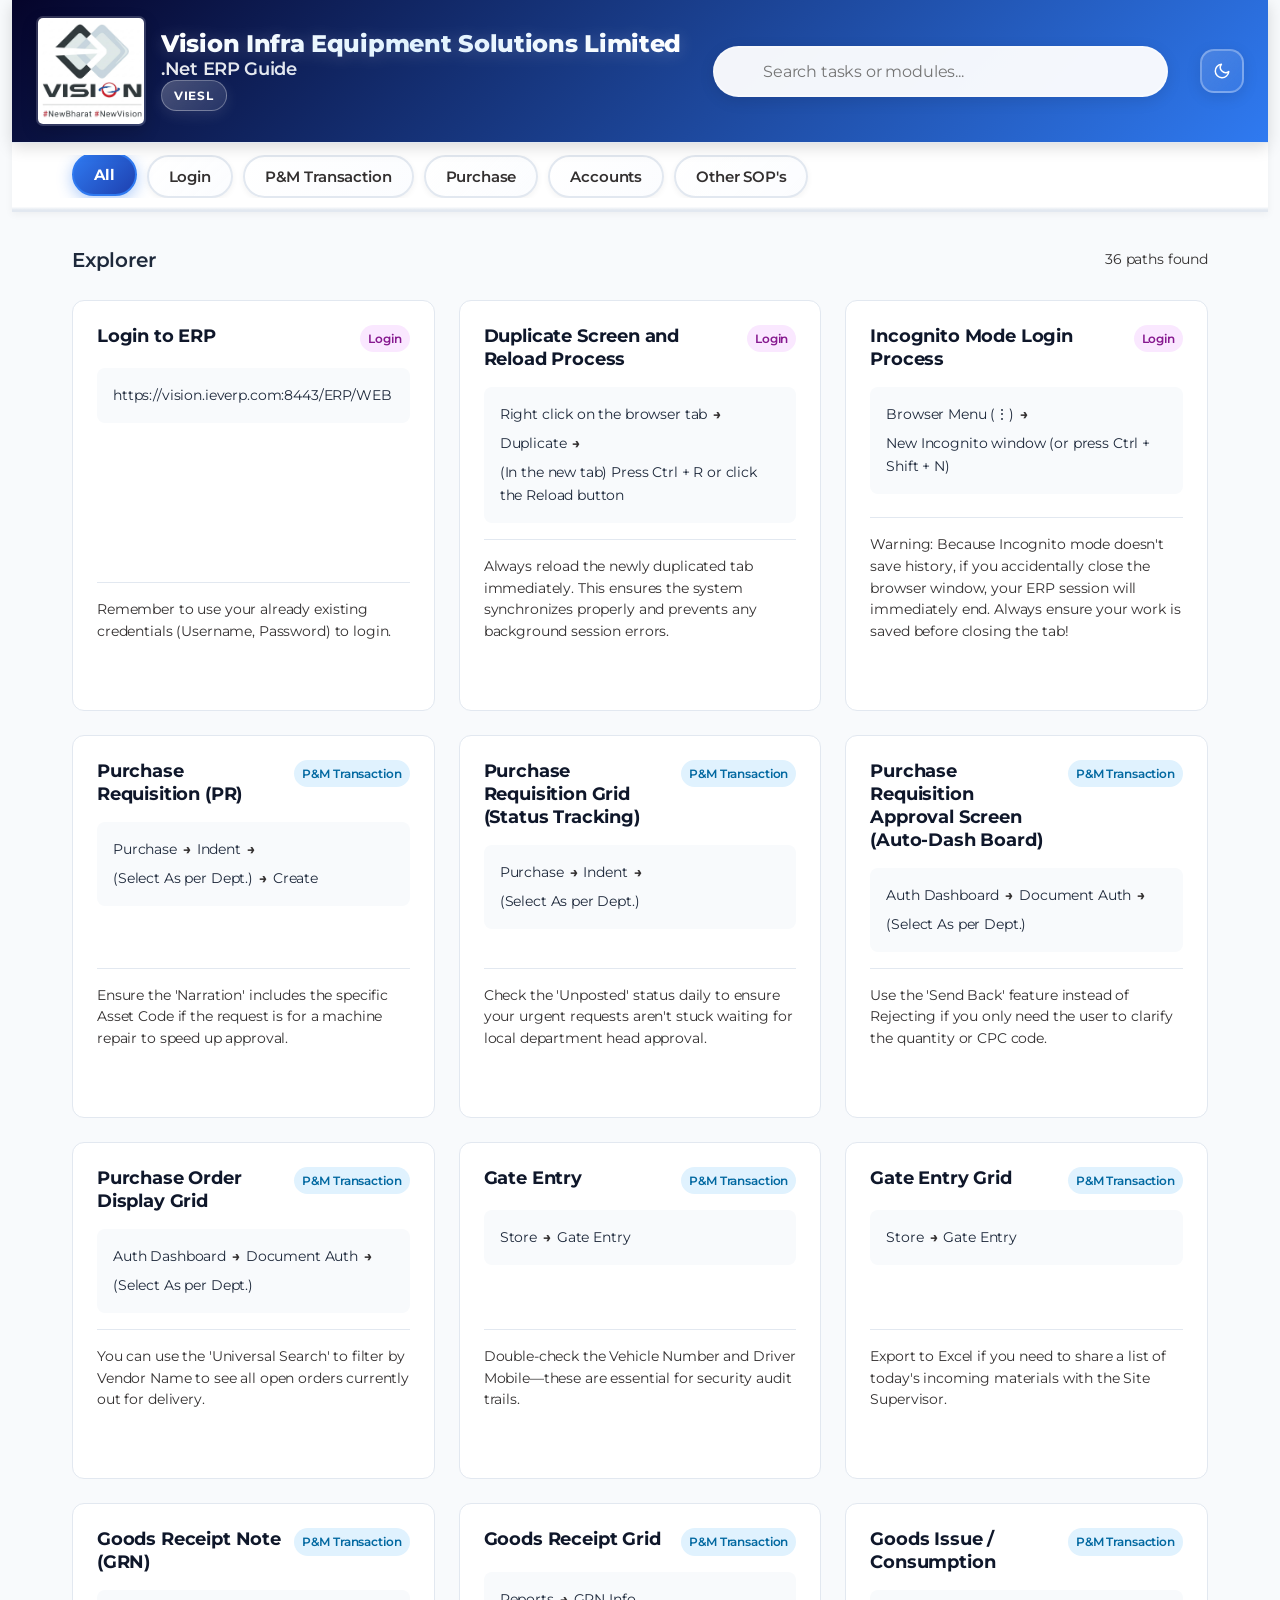
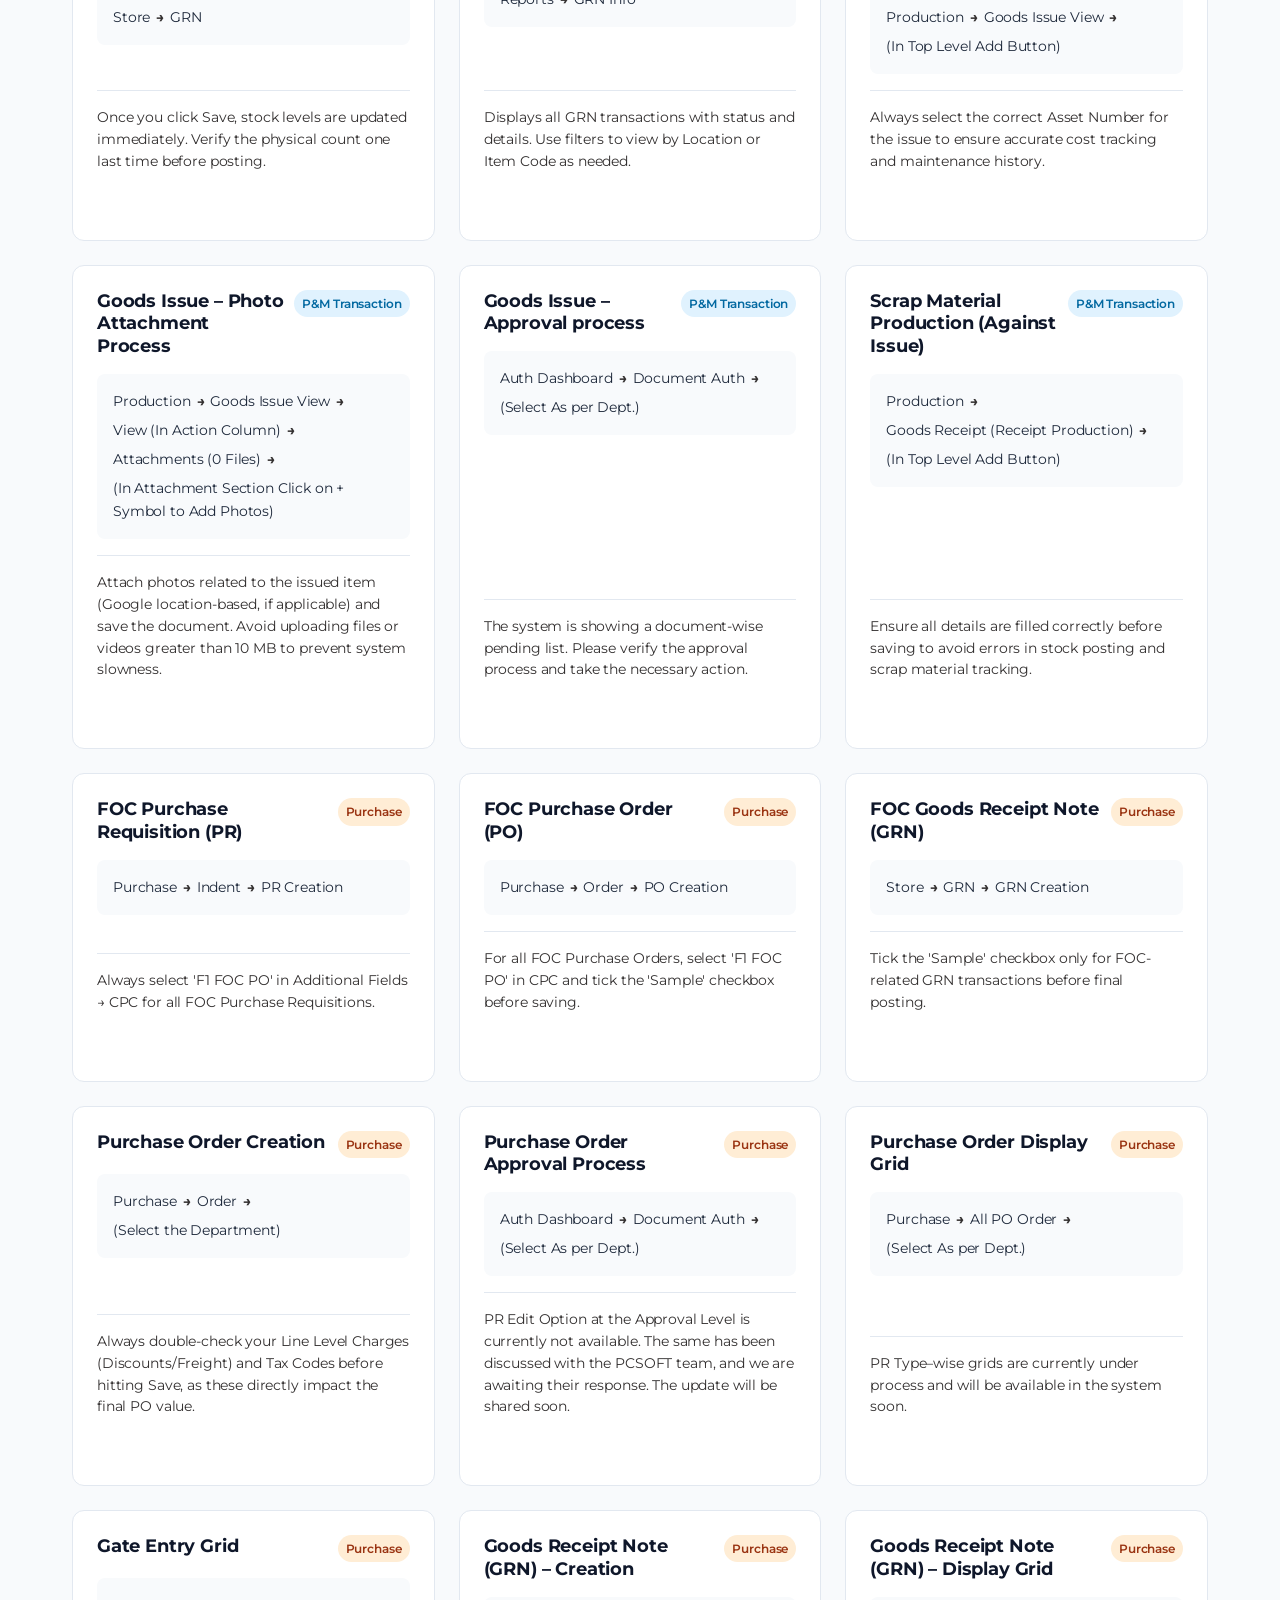
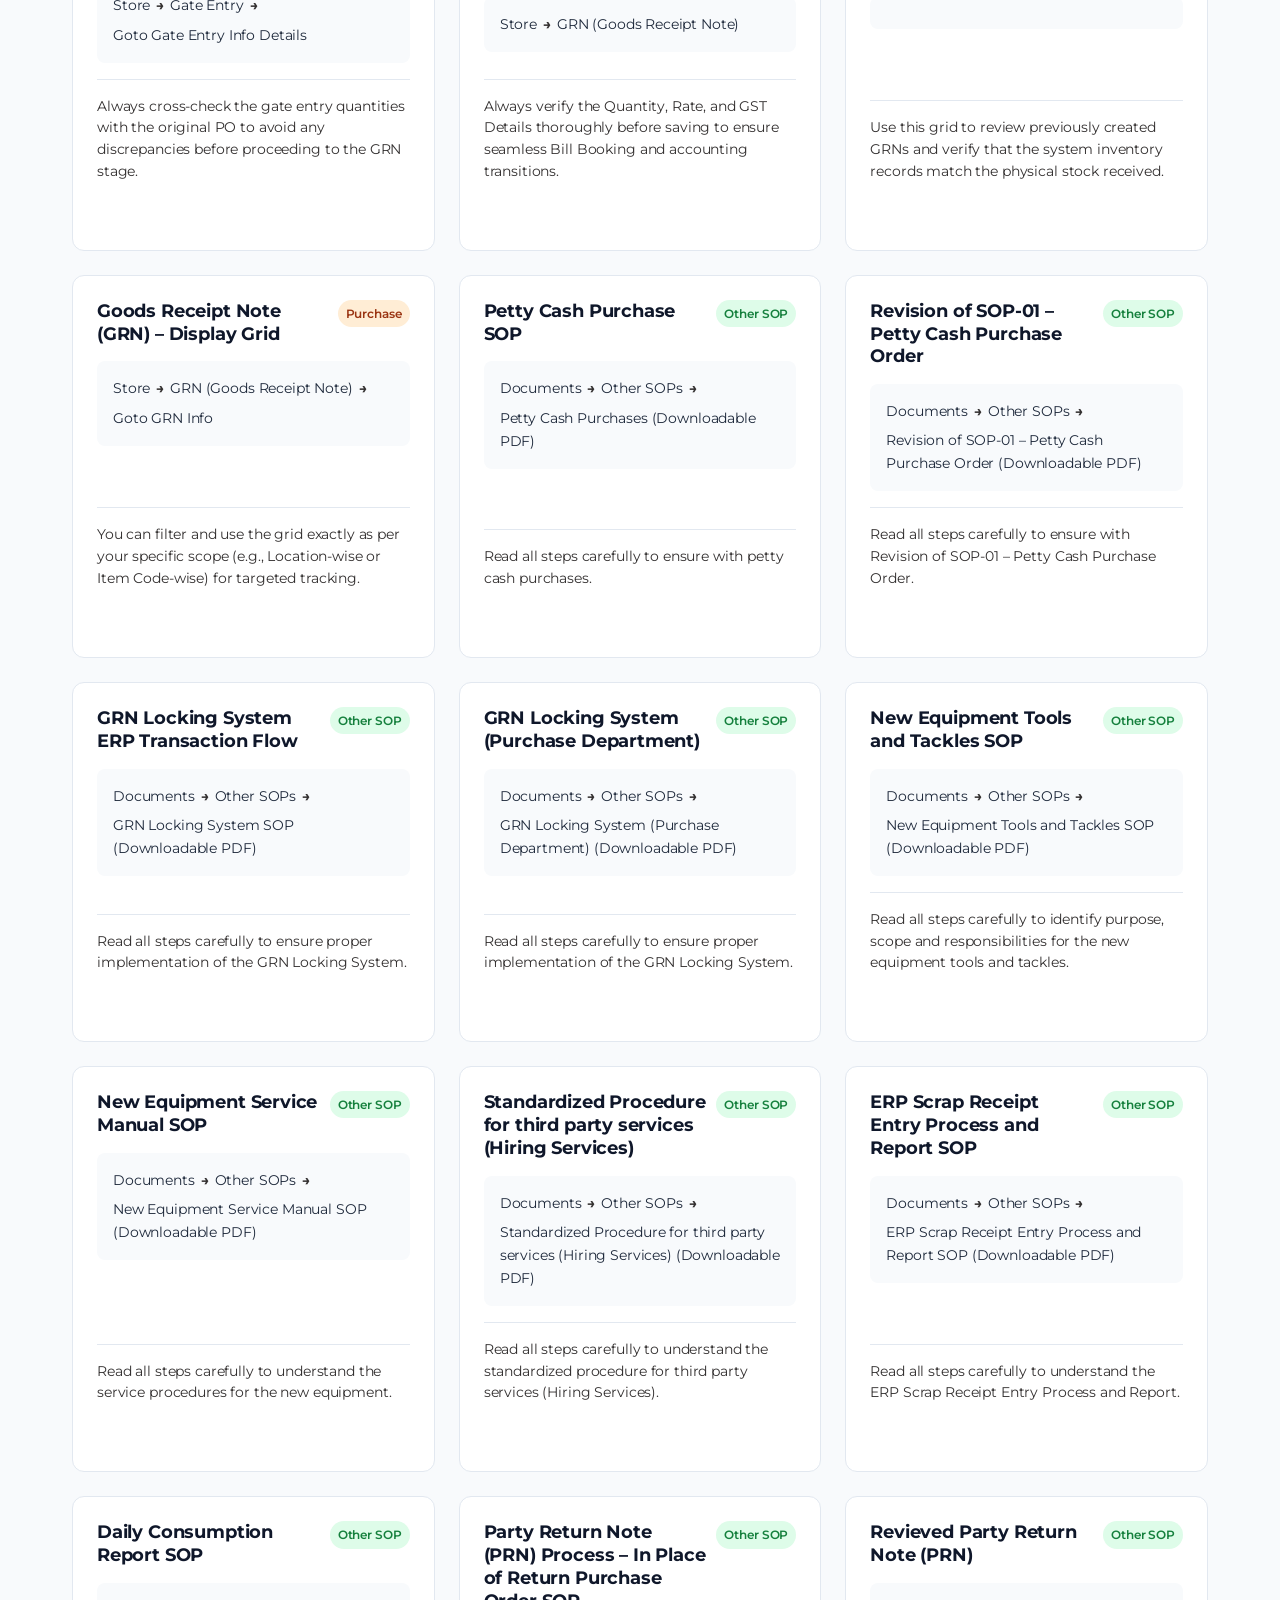
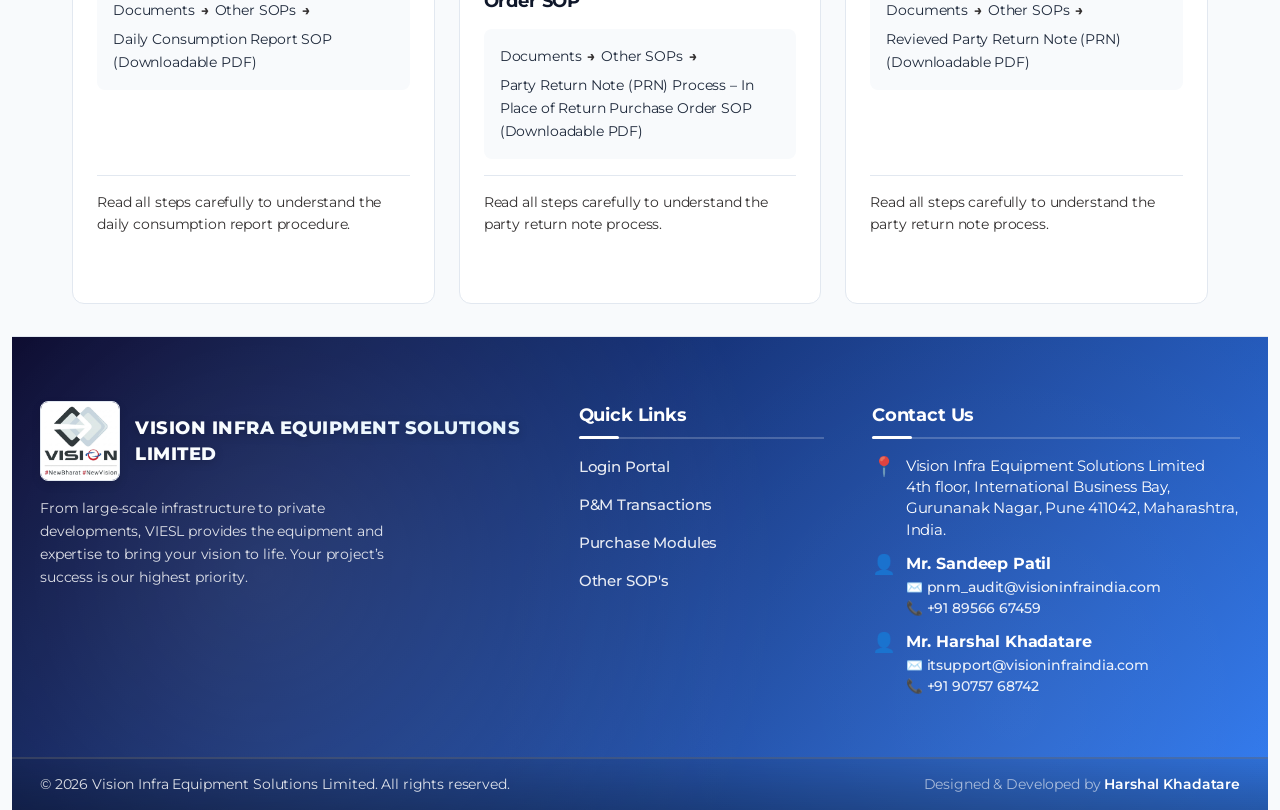
==== commit f5566d81: "Responsivnesss added" ====
--- a/index.html
+++ b/index.html
@@ -3,17 +3,71 @@
 
 <head>
     <meta charset="UTF-8">
-    <meta name="viewport" content="width=device-width, initial-scale=1.0">
+    <meta name="viewport" content="width=device-width, initial-scale=1.0, maximum-scale=5.0, user-scalable=yes, viewport-fit=cover">
+    <meta name="description" content=".Net ERP Guide - Vision Infra Equipment Solutions Limited">
+    <meta name="theme-color" content="#2f7af1">
+    <meta name="apple-mobile-web-app-capable" content="yes">
+    <meta name="apple-mobile-web-app-status-bar-style" content="black-translucent">
     <title>.Net ERP Guide</title>
-
 
     <link rel="preconnect" href="https://fonts.googleapis.com">
     <link rel="preconnect" href="https://fonts.gstatic.com" crossorigin>
     <link href="https://fonts.googleapis.com/css2?family=Montserrat:ital,wght@0,100..900;1,100..900&display=swap"
         rel="stylesheet">
 
-    <link rel="icon" type="image/jpeg" href="/Images/favicon.ico">
+    <link rel="icon" type="image/jpeg" href="Images/favicon.ico">
     <link rel="stylesheet" href="styles.css">
+    <style>
+        /* Touch-friendly improvements */
+        @media (hover: none) and (pointer: coarse) {
+            .cat-btn,
+            .card,
+            .btn,
+            .theme-toggle {
+                min-height: 44px;
+                min-width: 44px;
+            }
+            
+            .card {
+                padding: 1.25rem;
+            }
+
+            .card:active {
+                transform: scale(0.98);
+            }
+        }
+
+        /* Prevent zoom on input focus for iOS */
+        @media (max-width: 768px) {
+            input, textarea, select {
+                font-size: 16px !important;
+            }
+        }
+
+        /* Optimize scrolling performance */
+        .nav-inner,
+        .modal-content {
+            -webkit-overflow-scrolling: touch;
+        }
+
+        /* Ensure safe area for notch devices */
+        @supports (padding: max(0px)) {
+            body {
+                padding-left: max(12px, env(safe-area-inset-left));
+                padding-right: max(12px, env(safe-area-inset-right));
+            }
+
+            header {
+                padding-left: max(0px, env(safe-area-inset-left));
+                padding-right: max(0px, env(safe-area-inset-right));
+            }
+
+            .site-footer {
+                padding-left: max(0px, env(safe-area-inset-left));
+                padding-right: max(0px, env(safe-area-inset-right));
+            }
+        }
+    </style>
 </head>
 
 <body>
@@ -181,4 +235,4 @@
     <script src="script.js"></script>
 </body>
 
-</html>+</html>
--- a/styles.css
+++ b/styles.css
@@ -45,6 +45,7 @@
     padding: 0;
     font-family: 'Montserrat', sans-serif;
     letter-spacing: -0.01em;
+    -webkit-tap-highlight-color: transparent;
 }
 
 h1,
@@ -121,34 +122,60 @@
 .brand-text h1 {
     font-size: 1.5rem;
     font-weight: 800;
-    color: #ffffff;
+    background: linear-gradient(135deg, #ffffff 0%, #e0f2fe 50%, #ffffff 100%);
+    -webkit-background-clip: text;
+    -webkit-text-fill-color: transparent;
+    background-clip: text;
     margin: 0;
     line-height: 1.1;
     letter-spacing: -0.3px;
-    text-shadow: 0 2px 6px rgba(0, 0, 0, 0.12);
+    text-shadow: none;
+    filter: drop-shadow(0 2px 8px rgba(255, 255, 255, 0.2));
+    animation: titleGlow 3s ease-in-out infinite;
+}
+
+@keyframes titleGlow {
+    0%, 100% {
+        filter: drop-shadow(0 2px 8px rgba(255, 255, 255, 0.2));
+    }
+    50% {
+        filter: drop-shadow(0 4px 12px rgba(255, 255, 255, 0.4));
+    }
 }
 
 .brand-text h3 {
     font-size: 1.1rem;
     font-weight: 600;
-    color: #ffffff;
+    background: linear-gradient(90deg, rgba(255, 255, 255, 0.9) 0%, rgba(224, 242, 254, 0.9) 100%);
+    -webkit-background-clip: text;
+    -webkit-text-fill-color: transparent;
+    background-clip: text;
     margin: 0;
     line-height: 1.1;
     letter-spacing: -0.3px;
-    text-shadow: 0 2px 6px rgba(0, 0, 0, 0.12);
+    text-shadow: none;
 }
 
 .badge {
-    background: rgba(255, 255, 255, 0.2);
-    color: white;
-    padding: 3px 8px;
-    border-radius: 12px;
-    font-size: 0.7rem;
+    background: linear-gradient(135deg, rgba(255, 255, 255, 0.25) 0%, rgba(255, 255, 255, 0.1) 100%);
+    color: #ffffff;
+    padding: 5px 12px;
+    border-radius: 20px;
+    font-size: 0.75rem;
     font-weight: 700;
     text-transform: uppercase;
     width: fit-content;
-    letter-spacing: 0.5px;
-    backdrop-filter: blur(4px);
+    letter-spacing: 0.7px;
+    backdrop-filter: blur(10px);
+    border: 1px solid rgba(255, 255, 255, 0.3);
+    box-shadow: 0 4px 15px rgba(255, 255, 255, 0.1);
+    transition: all 0.3s ease;
+}
+
+.badge:hover {
+    background: linear-gradient(135deg, rgba(255, 255, 255, 0.35) 0%, rgba(255, 255, 255, 0.15) 100%);
+    box-shadow: 0 6px 20px rgba(255, 255, 255, 0.2);
+    transform: translateY(-2px);
 }
 
 /* Theme Toggle Button */
@@ -158,24 +185,30 @@
 }
 
 .theme-toggle {
-    background: rgba(255, 255, 255, 0.2);
+    background: linear-gradient(135deg, rgba(255, 255, 255, 0.15) 0%, rgba(255, 255, 255, 0.05) 100%);
     border: 2px solid rgba(255, 255, 255, 0.3);
     color: white;
     width: 44px;
     height: 44px;
-    border-radius: 12px;
+    border-radius: 14px;
     cursor: pointer;
     display: flex;
     align-items: center;
     justify-content: center;
-    transition: all 0.3s;
-    backdrop-filter: blur(10px);
+    transition: all 0.3s ease;
+    backdrop-filter: blur(15px);
+    box-shadow: 0 4px 15px rgba(0, 0, 0, 0.1);
 }
 
 .theme-toggle:hover {
-    background: rgba(255, 255, 255, 0.3);
-    border-color: rgba(255, 255, 255, 0.5);
-    transform: scale(1.05);
+    background: linear-gradient(135deg, rgba(255, 255, 255, 0.25) 0%, rgba(255, 255, 255, 0.1) 100%);
+    border-color: rgba(255, 255, 255, 0.6);
+    transform: scale(1.08) rotate(20deg);
+    box-shadow: 0 6px 20px rgba(255, 255, 255, 0.2);
+}
+
+.theme-toggle:active {
+    transform: scale(0.95) rotate(20deg);
 }
 
 /* Search Bar Area */
@@ -258,12 +291,13 @@
 
 /* Category Navigation */
 .category-nav {
-    background: var(--surface);
-    border-bottom: 1px solid var(--border);
+    background: linear-gradient(180deg, var(--surface) 0%, var(--surface) 95%, var(--border) 100%);
+    border-bottom: 2px solid var(--border);
     padding: 0.75rem 0;
     width: 100%;
     display: flex;
     align-items: center;
+    box-shadow: 0 2px 8px rgba(0, 0, 0, 0.05);
 }
 
 .nav-inner {
@@ -285,27 +319,33 @@
 
 .cat-btn {
     padding: 10px 20px;
-    border-radius: 20px;
-    border: 1px solid var(--border);
-    background: var(--surface);
+    border-radius: 25px;
+    border: 2px solid var(--border);
+    background: linear-gradient(135deg, var(--surface) 0%, rgba(47, 122, 241, 0.02) 100%);
     color: var(--text-sec);
     cursor: pointer;
     font-size: 0.95rem;
     font-weight: 600;
-    transition: 0.2s;
+    transition: all 0.3s ease;
     flex-shrink: 0;
+    box-shadow: 0 2px 6px rgba(0, 0, 0, 0.05);
 }
 
 .cat-btn:hover {
     border-color: var(--primary);
+    background: linear-gradient(135deg, rgba(47, 122, 241, 0.08) 0%, rgba(47, 122, 241, 0.04) 100%);
     color: var(--primary);
+    box-shadow: 0 4px 12px rgba(47, 122, 241, 0.2);
+    color: var(--primary);
 }
 
 .cat-btn.active {
-    background: var(--primary);
+    background: linear-gradient(135deg, var(--primary) 0%, #1e40af 100%);
     color: white;
     border-color: var(--primary);
-    box-shadow: 0 2px 4px rgba(37, 99, 235, 0.2);
+    box-shadow: 0 4px 15px rgba(47, 122, 241, 0.4);
+    font-weight: 700;
+    transform: translateY(-2px);
 }
 
 /* =========================================
@@ -630,12 +670,26 @@
    5. PROFESSIONAL FOOTER
 ========================================= */
 .site-footer {
-    background: var(--brand-gradient);
-    border-top: 1px solid var(--border);
+    background: linear-gradient(135deg, var(--primary-dark) 0%, var(--primary) 50%, #1e40af 100%);
+    border-top: 3px solid rgba(255, 255, 255, 0.1);
     color: #ffffff;
     margin-top: auto;
     font-size: 0.95rem;
     padding-top: 1rem;
+    position: relative;
+    overflow: hidden;
+}
+
+.site-footer::before {
+    content: '';
+    position: absolute;
+    top: 0;
+    left: 0;
+    right: 0;
+    bottom: 0;
+    background: radial-gradient(circle at 20% 50%, rgba(255, 255, 255, 0.1) 0%, transparent 50%),
+                radial-gradient(circle at 80% 80%, rgba(255, 255, 255, 0.05) 0%, transparent 50%);
+    pointer-events: none;
 }
 
 .footer-top {
@@ -657,18 +711,24 @@
     align-items: center;
     gap: 15px;
     margin-bottom: 1rem;
-    /* Reduced from 1.5rem */
+    position: relative;
+    z-index: 1;
 }
 
 .footer-logo {
     width: 140px;
-    /* Reduced from 120px */
     height: 140px;
-    /* Reduced from 120px */
-    border-radius: 8px;
+    border-radius: 12px;
     object-fit: cover;
-    box-shadow: 0 4px 10px rgba(0, 0, 0, 0.1);
-    border: 1px solid var(--border);
+    box-shadow: 0 8px 20px rgba(0, 0, 0, 0.3);
+    border: 2px solid rgba(255, 255, 255, 0.2);
+    transition: all 0.3s ease;
+}
+
+.footer-logo:hover {
+    transform: translateY(-5px) scale(1.02);
+    box-shadow: 0 12px 30px rgba(0, 0, 0, 0.4);
+    border-color: rgba(255, 255, 255, 0.4);
 }
 
 .footer-brand-text {
@@ -681,10 +741,14 @@
     margin: 0;
     font-size: 1.15rem;
     font-weight: 800;
-    color: #ffffff;
+    background: linear-gradient(135deg, #ffffff 0%, #e0f2fe 100%);
+    -webkit-background-clip: text;
+    -webkit-text-fill-color: transparent;
+    background-clip: text;
     line-height: 1.4;
     letter-spacing: 0.5px;
     text-transform: uppercase;
+    filter: drop-shadow(0 2px 4px rgba(0, 0, 0, 0.2));
 }
 
 .footer-brand-text span {
@@ -711,9 +775,8 @@
     font-weight: 700;
     color: #ffffff;
     border-bottom: 2px solid rgba(255, 255, 255, 0.2);
-    padding-bottom: 8px;
-    margin-bottom: 1rem;
-    /* Reduced from 1.5rem */
+    padding-bottom: 10px;
+    margin-bottom: 1.25rem;
     position: relative;
 }
 
@@ -722,12 +785,33 @@
     position: absolute;
     left: 0;
     bottom: -2px;
-    /* Matches the new border bottom */
-    width: 40px;
+    width: 50px;
     height: 3px;
-    background: #ffffff;
-    /* White accent */
+    background: linear-gradient(90deg, #ffffff 0%, rgba(255, 255, 255, 0.3) 100%);
     border-radius: 2px;
+    animation: slideIn 0.6s ease-out;
+}
+
+@keyframes slideIn {
+    from {
+        width: 0;
+        opacity: 0;
+    }
+    to {
+        width: 50px;
+        opacity: 1;
+    }
+}
+
+@keyframes slideIn {
+    from {
+        width: 0;
+        opacity: 0;
+    }
+    to {
+        width: 50px;
+        opacity: 1;
+    }
 }
 
 /* Quick Links Column */
@@ -755,13 +839,30 @@
     transition: all 0.3s ease;
     display: inline-block;
     font-weight: 500;
+    position: relative;
+}
+
+.footer-links li a::after,
+.contact-info a::after {
+    content: '';
+    position: absolute;
+    bottom: -2px;
+    left: 0;
+    width: 0;
+    height: 2px;
+    background: linear-gradient(90deg, #ffffff 0%, rgba(255, 255, 255, 0.3) 100%);
+    transition: width 0.3s ease;
 }
 
 .footer-links li a:hover,
 .contact-info a:hover {
     color: #ffffff;
-    text-decoration: underline;
-    transform: translateX(6px);
+    transform: translateX(4px);
+}
+
+.footer-links li a:hover::after,
+.contact-info a:hover::after {
+    width: 100%;
 }
 
 /* Contact Column */
@@ -794,14 +895,14 @@
 
 /* Footer Bottom (Copyright & Credit) */
 .footer-bottom {
-    background-color: rgba(0, 0, 0, 0.15);
-    border-top: 1px solid rgba(255, 255, 255, 0.1);
-    padding: 12px 0;
-    /* Reduced from 20px */
-    color: rgba(255, 255, 255, 0.8);
+    background: linear-gradient(180deg, rgba(0, 0, 0, 0.1) 0%, rgba(0, 0, 0, 0.3) 100%);
+    border-top: 2px solid rgba(255, 255, 255, 0.15);
+    padding: 15px 0;
+    color: rgba(255, 255, 255, 0.85);
     font-size: 0.85rem;
-    margin-top: 1rem;
-    /* Reduced from 2rem */
+    margin-top: 1.5rem;
+    position: relative;
+    z-index: 1;
 }
 
 .bottom-container {
@@ -839,62 +940,279 @@
    6. MOBILE RESPONSIVENESS
 ========================================= */
 
-@media (min-width: 768px) {
-
-    /* Set footer bottom to row on desktop */
-    .bottom-container {
-        flex-direction: row;
-        justify-content: space-between;
-    }
-}
-
-@media (max-width: 900px) {
-    .footer-container {
-        grid-template-columns: 1fr 1fr;
-    }
-}
-
-@media (max-width: 768px) {
-
-    /* Header Mobile Adjustments */
+/* Extra Small Devices (320px - 480px) */
+@media (max-width: 480px) {
+    /* Header Adjustments */
+    .brand-container {
+        grid-template-columns: 1fr auto;
+        grid-template-areas:
+            "brand actions"
+            "search search";
+        gap: 0.75rem;
+        padding: 0.75rem;
+    }
+
+    .brand {
+        grid-area: brand;
+        gap: 10px;
+    }
+
+    .header-actions {
+        grid-area: actions;
+    }
+
+    .search-area {
+        grid-area: search;
+        margin-top: 0.5rem;
+    }
+
+    .brand-logo {
+        width: 50px;
+        height: 50px;
+    }
+
+    .brand-text h1 {
+        font-size: 1rem;
+        line-height: 1.1;
+    }
+
+    .brand-text h3 {
+        font-size: 0.8rem;
+    }
+
+    .badge {
+        font-size: 0.6rem;
+        padding: 2px 6px;
+    }
+
+    /* Search Input */
+    .search-input {
+        padding: 10px 16px;
+        padding-left: 36px;
+        padding-right: 36px;
+        font-size: 0.95rem;
+    }
+
+    .search-icon {
+        left: 10px;
+        font-size: 1rem;
+    }
+
+    .clear-search {
+        right: 10px;
+        width: 30px;
+        height: 30px;
+        font-size: 1.1rem;
+    }
+
+    /* Theme Toggle */
+    .theme-toggle {
+        width: 38px;
+        height: 38px;
+    }
+
+    /* Navigation */
+    .category-nav {
+        padding: 0.5rem 0;
+    }
+
+    .nav-inner {
+        padding: 0 0.75rem;
+        gap: 8px;
+    }
+
+    .cat-btn {
+        padding: 8px 14px;
+        font-size: 0.85rem;
+    }
+
+    /* Container & Grid */
+    .container {
+        padding: 0.75rem;
+        margin: 0 auto;
+    }
+
+    .section-header {
+        flex-direction: column;
+        align-items: flex-start;
+        gap: 0.5rem;
+        margin-bottom: 1rem;
+    }
+
+    .section-title {
+        font-size: 1.1rem;
+    }
+
+    .stats {
+        font-size: 0.8rem;
+    }
+
+    .grid {
+        grid-template-columns: 1fr;
+        gap: 1rem;
+    }
+
+    .card {
+        padding: 1rem;
+        gap: 0.75rem;
+    }
+
+    .card-title {
+        font-size: 1rem;
+    }
+
+    .module-tag {
+        font-size: 0.7rem;
+        padding: 3px 6px;
+    }
+
+    .path-display {
+        padding: 0.75rem;
+        font-size: 0.85rem;
+        gap: 4px;
+    }
+
+    .step:not(:last-child)::after {
+        margin-left: 4px;
+    }
+
+    /* Modal */
+    .modal-overlay {
+        padding: 0.5rem;
+    }
+
+    .modal-content {
+        padding: 1rem 1.5rem;
+        border-radius: 10px;
+        max-height: 90vh;
+    }
+
+    .modal-title {
+        font-size: 1.25rem;
+    }
+
+    .modal-subtitle {
+        font-size: 0.85rem;
+    }
+
+    .modal-body {
+        padding: 1rem;
+    }
+
+    .modal-path {
+        font-size: 0.9rem;
+        padding: 0.75rem;
+    }
+
+    .modal-description,
+    .modal-note {
+        font-size: 0.9rem;
+    }
+
+    .modal-actions {
+        flex-direction: column;
+        gap: 0.75rem;
+        margin-top: 1.5rem;
+    }
+
+    .btn {
+        max-width: 100%;
+        width: 100%;
+        padding: 10px 16px;
+        font-size: 0.9rem;
+    }
+
+    /* Footer */
+    .footer-content-wrapper {
+        grid-template-columns: 1fr;
+        gap: 2rem;
+        padding: 1.5rem;
+    }
+
+    .footer-logo-container {
+        gap: 12px;
+        margin-bottom: 0.75rem;
+    }
+
+    .footer-logo {
+        width: 60px;
+        height: 60px;
+    }
+
+    .footer-brand-text h4 {
+        font-size: 1rem;
+    }
+
+    .footer-desc {
+        font-size: 0.85rem;
+        max-width: 100%;
+        margin-top: 8px;
+    }
+
+    .footer-heading {
+        font-size: 1rem;
+        margin-bottom: 0.75rem;
+    }
+
+    .footer-links li,
+    .contact-info li {
+        margin-bottom: 0.6rem;
+    }
+
+    .footer-links li a,
+    .contact-info a {
+        font-size: 0.9rem;
+    }
+
+    .contact-info li {
+        gap: 8px;
+    }
+
+    .contact-info .icon {
+        font-size: 1rem;
+    }
+
+    .footer-bottom-wrapper {
+        flex-direction: column;
+        gap: 8px;
+        text-align: center;
+        font-size: 0.8rem;
+        padding: 12px 1rem;
+    }
+}
+
+/* Small Devices (480px - 640px) */
+@media (min-width: 481px) and (max-width: 640px) {
     .brand-container {
         grid-template-columns: 1fr auto;
         grid-template-areas:
             "brand actions"
             "search search";
         gap: 1rem;
-        padding: 0 1rem;
-    }
-
-    .brand {
-        grid-area: brand;
-    }
-
-    .header-actions {
-        grid-area: actions;
-    }
-
-    .search-area {
-        grid-area: search;
-        margin-top: 0.5rem;
+        padding: 0.75rem;
     }
 
     .brand-logo {
-        width: 65px;
-        height: 65px;
+        width: 60px;
+        height: 60px;
     }
 
     .brand-text h1 {
-        font-size: 1.2rem;
+        font-size: 1.1rem;
     }
 
     .brand-text h3 {
         font-size: 0.9rem;
     }
 
-    /* Core Mobile Adjustments */
+    .search-input {
+        padding: 11px 18px;
+        padding-left: 38px;
+        padding-right: 38px;
+    }
+
     .nav-inner {
-        padding: 0 1rem;
+        padding: 0 0.75rem;
     }
 
     .container {
@@ -905,78 +1223,248 @@
         grid-template-columns: 1fr;
     }
 
-    .card {
+    .modal-content {
         padding: 1.25rem;
     }
 
-    .search-input {
-        padding: 12px 20px;
-        padding-left: 40px;
-        padding-right: 40px;
-    }
-
-    .search-icon {
-        left: 12px;
-    }
-
-    .clear-search {
-        right: 12px;
-    }
-
-    /* Modal Mobile Adjustments */
+    .modal-title {
+        font-size: 1.4rem;
+    }
+
+    .footer-content-wrapper {
+        grid-template-columns: 1fr;
+        gap: 2.5rem;
+    }
+
+    .footer-logo {
+        width: 70px;
+        height: 70px;
+    }
+}
+
+/* Tablets (641px - 768px) */
+@media (min-width: 641px) and (max-width: 768px) {
+    .brand-container {
+        grid-template-columns: auto 1fr auto;
+        gap: 1rem;
+        padding: 0.75rem 1rem;
+    }
+
+    .brand-logo {
+        width: 70px;
+        height: 70px;
+    }
+
+    .brand-text h1 {
+        font-size: 1.3rem;
+    }
+
+    .brand-text h3 {
+        font-size: 1rem;
+    }
+
+    .container {
+        padding: 1.25rem;
+    }
+
+    .grid {
+        grid-template-columns: 1fr;
+    }
+
     .modal-content {
         padding: 1.5rem;
-        width: 100%;
         max-height: 85vh;
-        border-radius: 12px;
-    }
-
-    .modal-header {
-        margin-bottom: 1rem;
-        padding-bottom: 0.75rem;
     }
 
     .modal-title {
-        font-size: 1.3rem;
+        font-size: 1.5rem;
+    }
+
+    .footer-content-wrapper {
+        grid-template-columns: 1fr 1fr;
+        gap: 2rem;
+    }
+
+    .footer-logo {
+        width: 75px;
+        height: 75px;
+    }
+
+    .footer-bottom-wrapper {
+        flex-direction: column;
+        text-align: center;
+        gap: 10px;
+    }
+}
+
+/* Medium Devices (769px - 1024px) */
+@media (min-width: 769px) and (max-width: 1024px) {
+    .brand-container {
+        grid-template-columns: auto 1fr auto;
+        gap: 1.5rem;
+        padding: 0.75rem 1.25rem;
+    }
+
+    .brand-logo {
+        width: 90px;
+        height: 90px;
+    }
+
+    .brand-text h1 {
+        font-size: 1.4rem;
+    }
+
+    .container {
+        padding: 1.5rem;
+        max-width: 1000px;
+    }
+
+    .grid {
+        grid-template-columns: repeat(2, 1fr);
+        gap: 1.25rem;
+    }
+
+    .footer-content-wrapper {
+        grid-template-columns: 1.5fr 1fr 1.2fr;
+        gap: 2rem;
+    }
+}
+
+/* Large Devices (1025px+) */
+@media (min-width: 1025px) {
+    .brand-container {
+        grid-template-columns: auto 1fr auto;
+        gap: 2rem;
+    }
+
+    .grid {
+        grid-template-columns: repeat(auto-fill, minmax(320px, 1fr));
+        gap: 1.5rem;
+    }
+
+    .footer-content-wrapper {
+        grid-template-columns: 2fr 1fr 1.5fr;
+        gap: 3rem;
+    }
+}
+
+/* =========================================
+   IMAGE & MEDIA RESPONSIVENESS
+========================================= */
+img {
+    max-width: 100%;
+    height: auto;
+    display: block;
+}
+
+/* Modal images */
+.modal-note img {
+    max-width: 100%;
+    height: auto;
+    object-fit: contain;
+}
+
+/* Ensure iframe responsiveness */
+iframe {
+    max-width: 100%;
+}
+
+/* =========================================
+   LANDSCAPE MODE OPTIMIZATIONS
+========================================= */
+@media (max-height: 600px) and (orientation: landscape) {
+    header {
+        padding: 0.5rem 0;
+    }
+
+    .brand-container {
+        gap: 0.75rem;
+        padding: 0.5rem;
+    }
+
+    .brand-logo {
+        width: 50px;
+        height: 50px;
+    }
+
+    .brand-text h1 {
+        font-size: 0.95rem;
+    }
+
+    .category-nav {
+        padding: 0.25rem 0;
+    }
+
+    .nav-inner {
+        padding: 0 0.5rem;
+        gap: 6px;
+    }
+
+    .cat-btn {
+        padding: 6px 12px;
+        font-size: 0.8rem;
+    }
+
+    .container {
+        padding: 0.5rem;
+    }
+
+    .modal-content {
+        max-height: 85vh;
+        padding: 1rem;
+    }
+
+    .modal-title {
+        font-size: 1.1rem;
     }
 
     .modal-body {
-        padding: 1.25rem;
-    }
-
-    .modal-path {
-        font-size: 1rem;
         padding: 0.75rem;
     }
 
-    .modal-description,
-    .modal-note {
-        font-size: 0.95rem;
-    }
-
     .modal-actions {
-        flex-direction: column-reverse;
-        gap: 0.75rem;
-        margin-top: 1.5rem;
+        gap: 0.5rem;
+        margin-top: 1rem;
     }
 
     .btn {
-        max-width: 100%;
-        width: 100%;
-    }
-
-    /* Footer Mobile Adjustments */
-    .footer-top {
-        padding: 3rem 1.5rem 1.5rem;
-    }
-
-    .footer-container {
+        padding: 8px 12px;
+        font-size: 0.85rem;
+    }
+}
+
+/* =========================================
+   SAFE AREA & NOTCH SUPPORT
+========================================= */
+@supports (padding: max(0px)) {
+    .modal-content {
+        padding-left: max(1.5rem, env(safe-area-inset-left));
+        padding-right: max(1.5rem, env(safe-area-inset-right));
+    }
+
+    .site-footer {
+        padding-left: max(0, env(safe-area-inset-left));
+        padding-right: max(0, env(safe-area-inset-right));
+    }
+}
+
+/* =========================================
+   PRINT MEDIA
+========================================= */
+@media print {
+    header,
+    .category-nav,
+    .modal-actions {
+        display: none;
+    }
+
+    .grid {
         grid-template-columns: 1fr;
-        gap: 2.5rem;
-    }
-
-    .footer-desc {
-        max-width: 100%;
+    }
+
+    .card {
+        break-inside: avoid;
+        page-break-inside: avoid;
     }
 }
 
@@ -1089,13 +1577,30 @@
     transition: all 0.3s ease;
     display: inline-block;
     font-weight: 500;
+    position: relative;
+}
+
+.footer-links li a::after,
+.contact-info a::after {
+    content: '';
+    position: absolute;
+    bottom: -2px;
+    left: 0;
+    width: 0;
+    height: 2px;
+    background: linear-gradient(90deg, #ffffff 0%, rgba(255, 255, 255, 0.3) 100%);
+    transition: width 0.3s ease;
 }
 
 .footer-links li a:hover,
 .contact-info a:hover {
     color: #ffffff;
-    text-decoration: underline;
-    transform: translateX(5px);
+    transform: translateX(4px);
+}
+
+.footer-links li a:hover::after,
+.contact-info a:hover::after {
+    width: 100%;
 }
 
 .contact-info li {
@@ -1109,9 +1614,13 @@
 
 /* Footer Bottom (Copyright & Credit) */
 .footer-bottom {
-    background-color: rgba(0, 0, 0, 0.15);
-    border-top: 1px solid rgba(255, 255, 255, 0.1);
+    background: linear-gradient(180deg, rgba(0, 0, 0, 0.1) 0%, rgba(0, 0, 0, 0.3) 100%);
+    border-top: 2px solid rgba(255, 255, 255, 0.15);
     padding: 15px 1.5rem;
+    color: rgba(255, 255, 255, 0.85);
+    font-size: 0.85rem;
+    position: relative;
+    z-index: 1;
 }
 
 /* Flexbox Layout for Bottom Section */
@@ -1121,7 +1630,7 @@
     display: flex;
     justify-content: space-between;
     align-items: center;
-    color: rgba(255, 255, 255, 0.8);
+    color: rgba(255, 255, 255, 0.85);
     font-size: 0.85rem;
 }
 
@@ -1149,25 +1658,97 @@
 @media (max-width: 900px) {
     .footer-content-wrapper {
         grid-template-columns: 1fr 1fr;
-        /* 2 columns on tablets */
+        gap: 2rem;
     }
 }
 
 @media (max-width: 768px) {
+    .footer-top {
+        padding: 2rem 1rem 1.5rem;
+    }
+
     .footer-content-wrapper {
         grid-template-columns: 1fr;
-        /* 1 column on phones */
-        gap: 2.5rem;
+        gap: 2rem;
+        padding: 0;
     }
 
     .footer-desc {
         max-width: 100%;
     }
 
-    /* Stacks the copyright and credits on top of each other and centers them */
     .footer-bottom-wrapper {
         flex-direction: column;
         text-align: center;
         gap: 10px;
+        padding: 12px 1rem;
+    }
+
+    .footer-bottom-wrapper p {
+        margin: 5px 0;
+    }
+}
+
+@media (max-width: 480px) {
+    .footer-top {
+        padding: 1.5rem 0.75rem 1rem;
+    }
+
+    .footer-content-wrapper {
+        grid-template-columns: 1fr;
+        gap: 1.5rem;
+        padding: 0;
+    }
+
+    .footer-logo-container {
+        gap: 10px;
+        margin-bottom: 0.5rem;
+    }
+
+    .footer-logo {
+        width: 50px;
+        height: 50px;
+    }
+
+    .footer-brand-text h4 {
+        font-size: 0.95rem;
+    }
+
+    .footer-desc {
+        font-size: 0.8rem;
+        line-height: 1.5;
+    }
+
+    .footer-heading {
+        font-size: 0.95rem;
+        margin-bottom: 0.6rem;
+    }
+
+    .footer-links li,
+    .contact-info li {
+        margin-bottom: 0.5rem;
+    }
+
+    .footer-links li a,
+    .contact-info a {
+        font-size: 0.85rem;
+    }
+
+    .contact-info li {
+        gap: 8px;
+        font-size: 0.85rem;
+    }
+
+    .contact-info .icon {
+        font-size: 0.95rem;
+    }
+
+    .footer-bottom {
+        padding: 10px 1rem;
+    }
+
+    .footer-bottom-wrapper {
+        gap: 6px;
+        font-size: 0.75rem;
     }
 }
